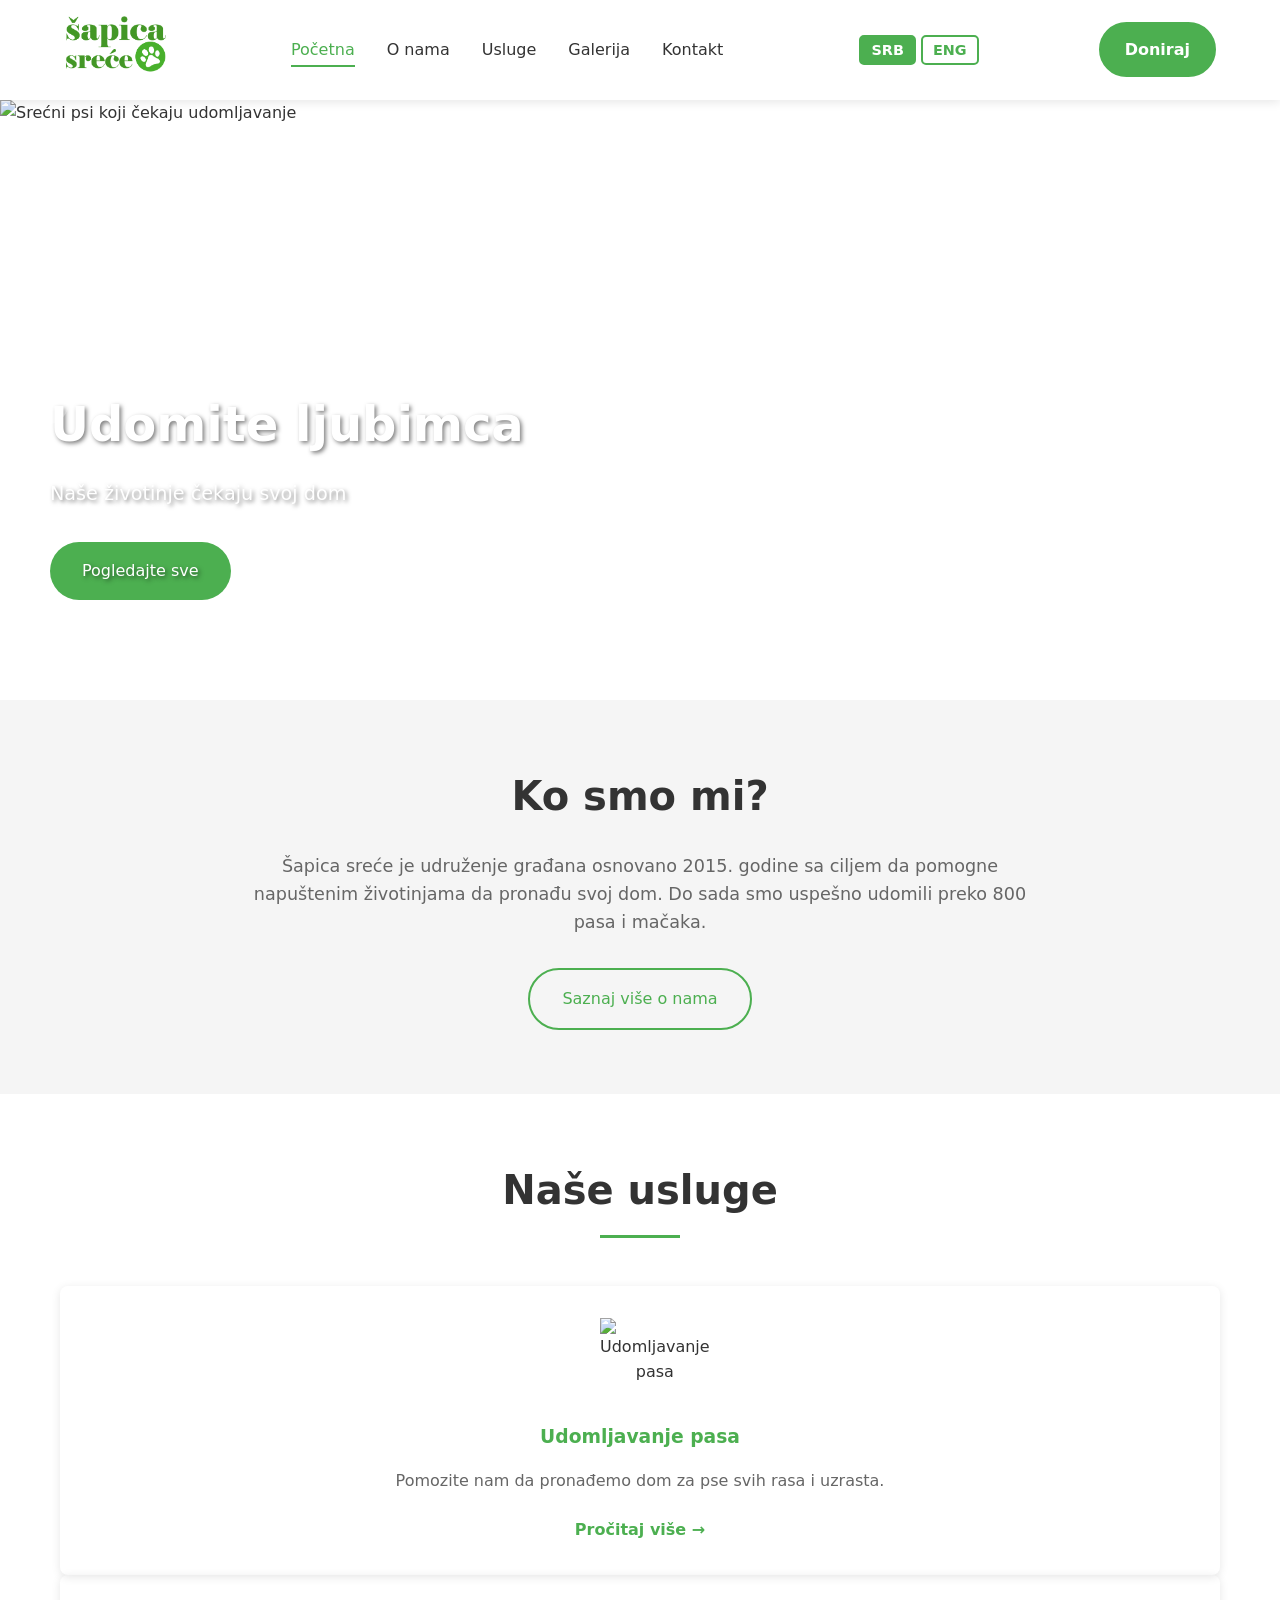
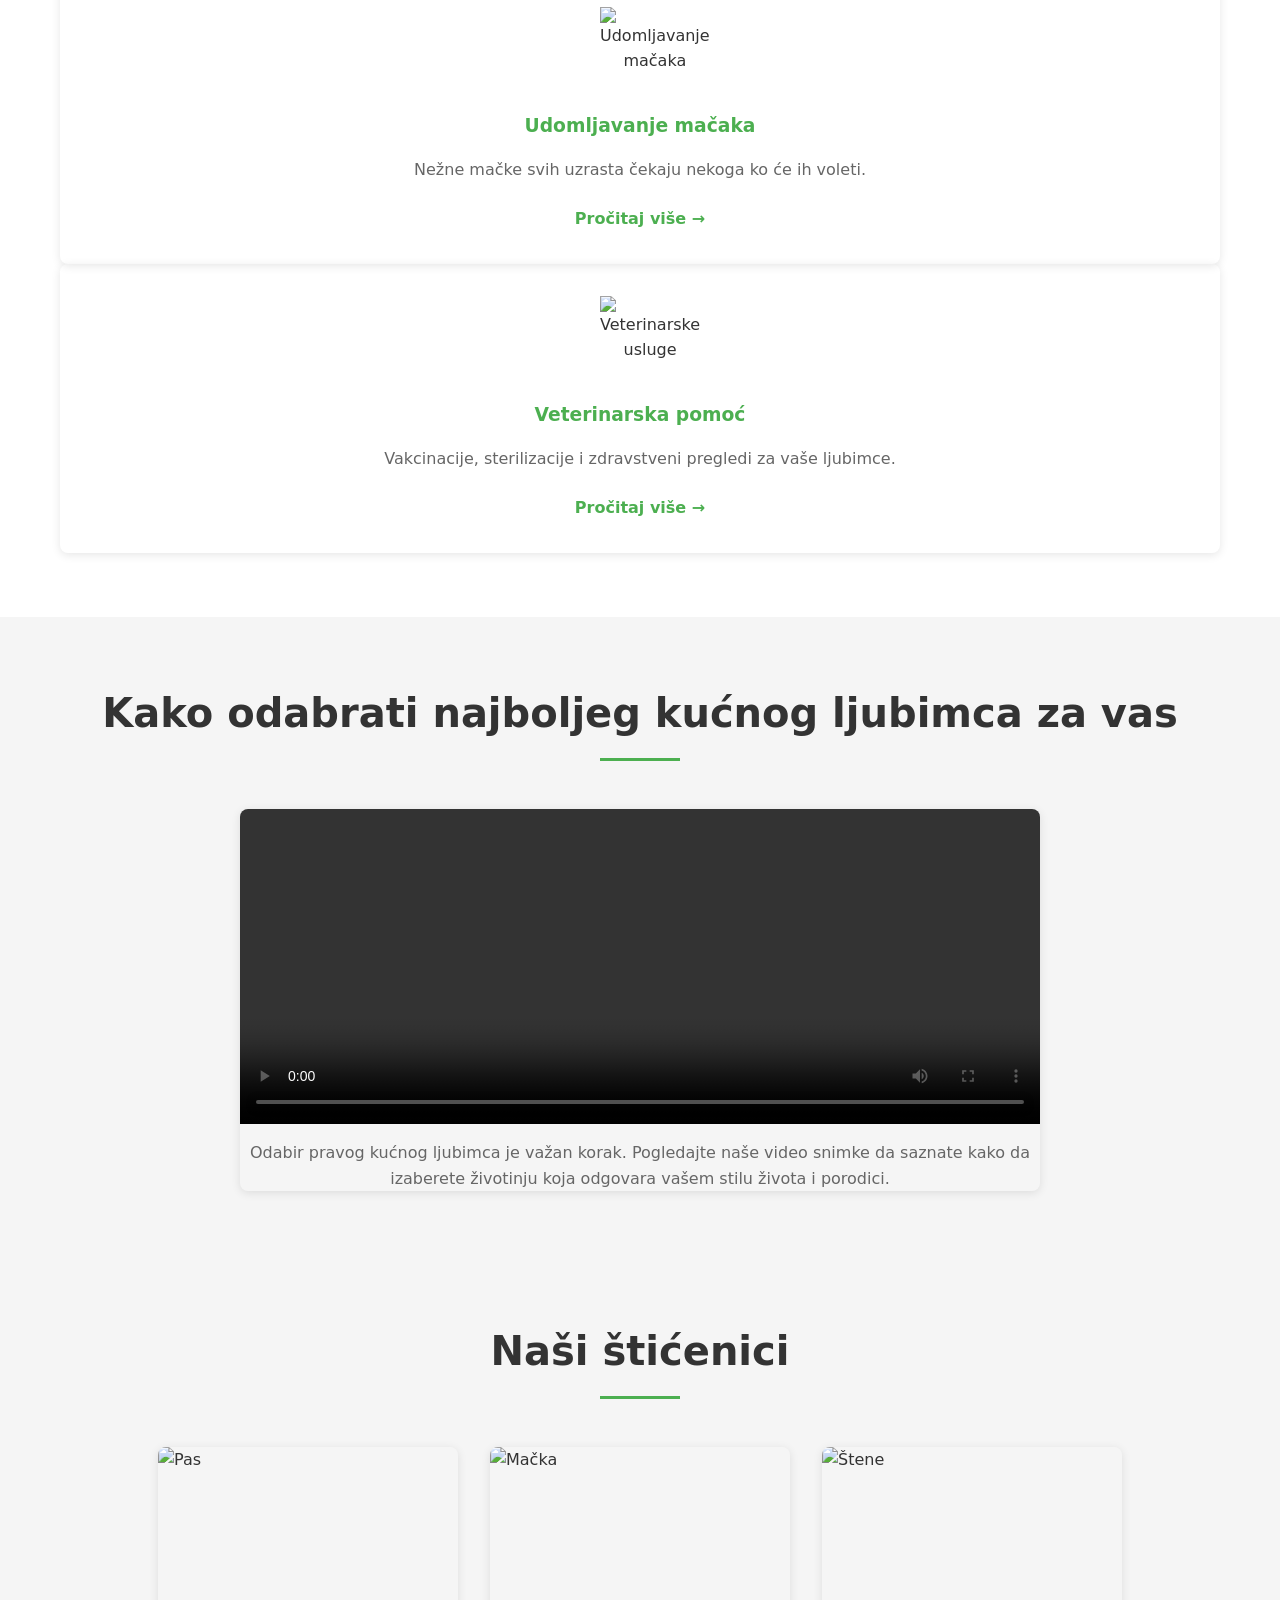
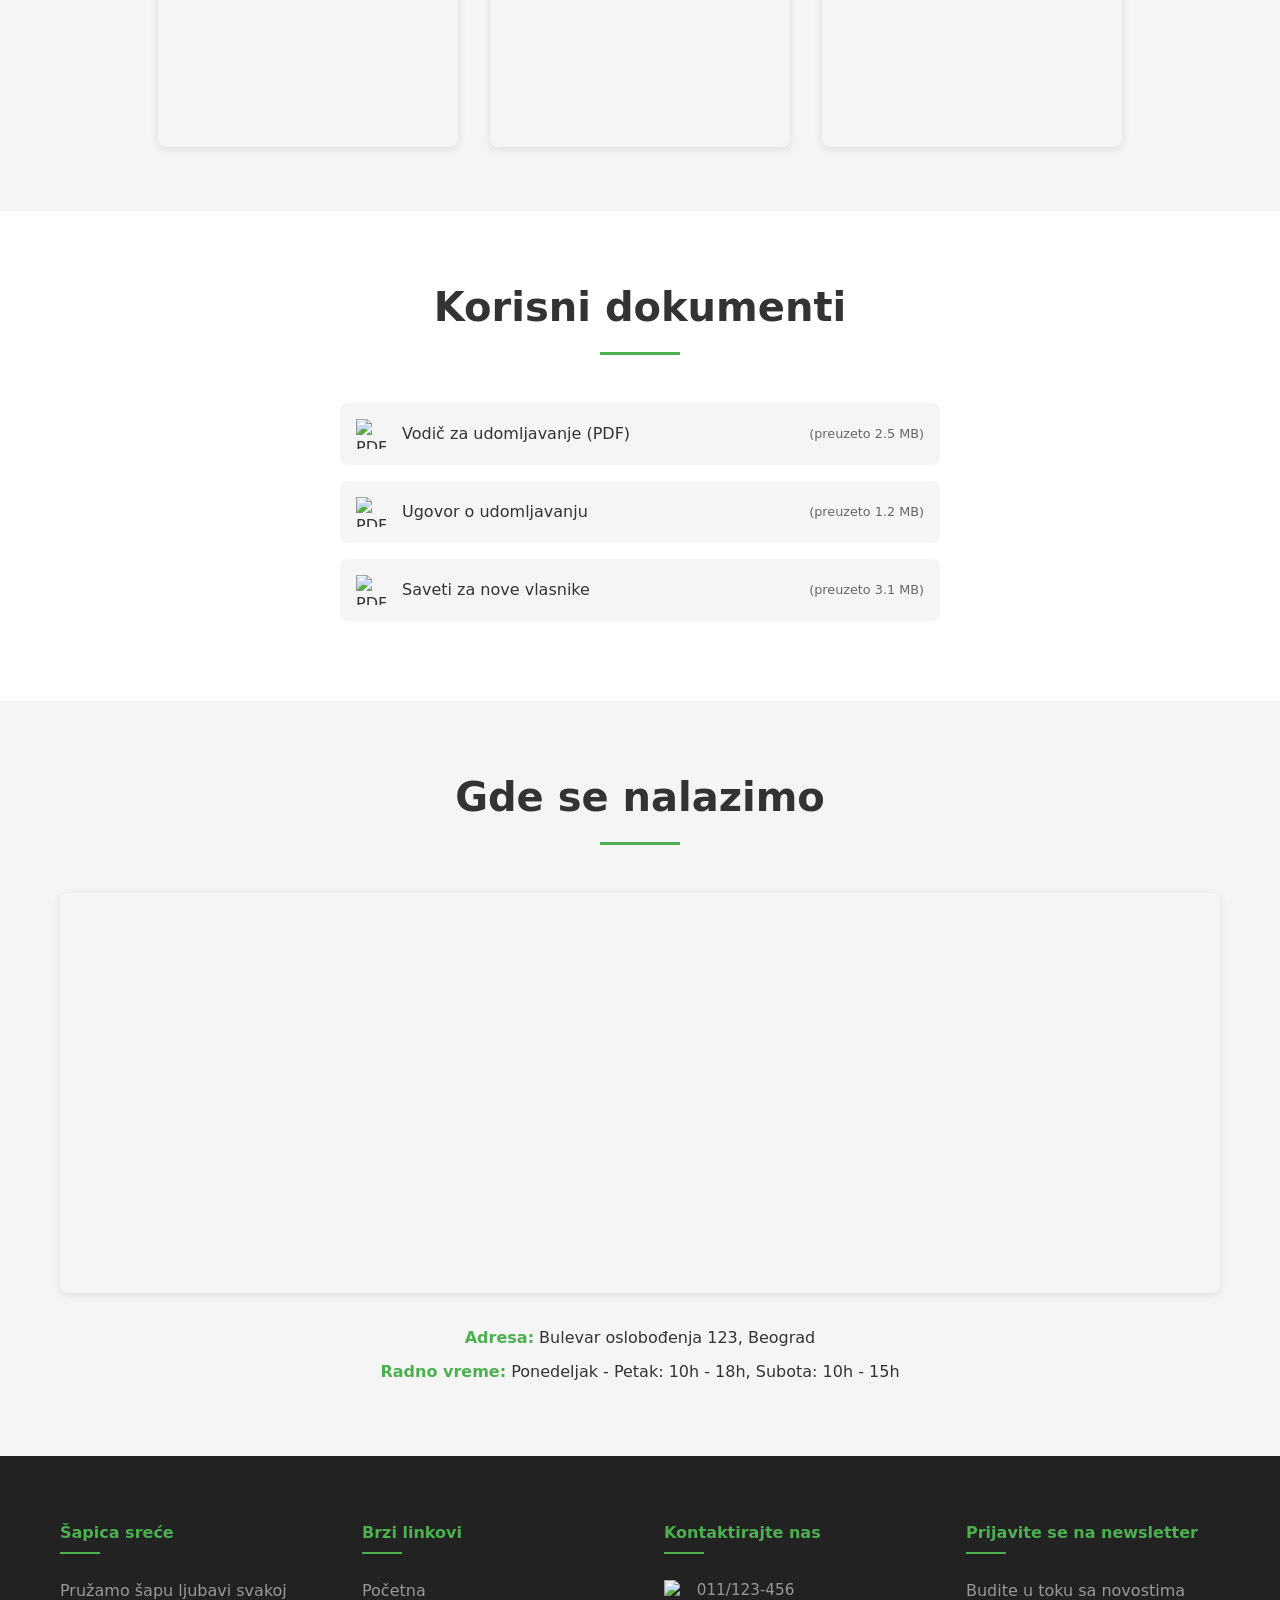
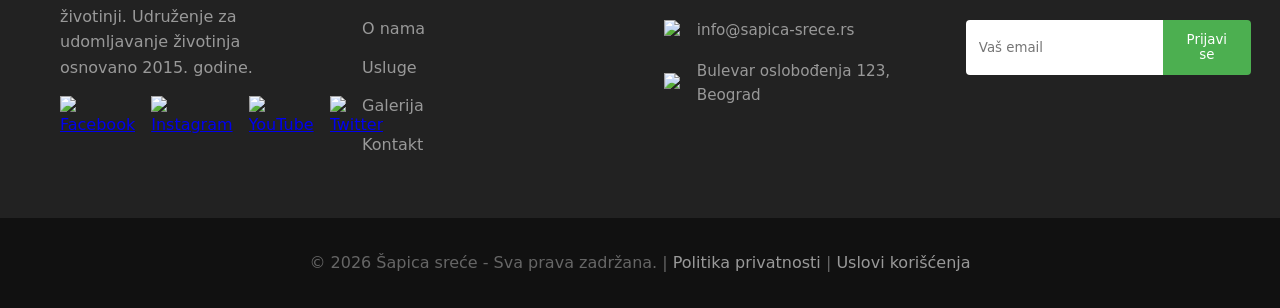
==== index.html @ 38eee3e7 "Add files via upload" ====
<!DOCTYPE html>
<html lang="sr">
<head>
    <meta charset="UTF-8">
    <meta name="viewport" content="width=device-width, initial-scale=1.0">

    <meta name="description" content="Šapica sreće - Udruženje za udomljavanje životinja. Udomite psa, mačku ili drugog ljubimca. Volontirajte ili donirajte.">
    <meta name="keywords" content="udomljavanje, psi, mačke, životinje, ljubimci, azil, volonteri, donacije">
    <meta name="author" content="Šapica sreće">
    <meta name="robots" content="index, follow">

    <meta property="og:title" content="Šapica sreće - Udomljavanje životinja">
    <meta property="og:description" content="Pružimo šapu ljubavi - Udomite ljubimca danas">
    <meta property="og:image" content="logo.png">
    <meta property="og:url" content="https://www.sapica-srece.rs">

    <meta name="twitter:card" content="summary_large_image">
    <meta name="twitter:title" content="Šapica sreće - Udomljavanje životinja">
    <meta name="twitter:description" content="Pružimo šapu ljubavi - Udomite ljubimca danas">
    <meta name="twitter:image" content="logo.png">
        <title>Šapica sreće | Početna - Udomljavanje životinja</title>
    
    <link rel="stylesheet" href="style.css">
    <link rel="icon" type="image/png" href="sapica.png">
    <script type="application/ld+json">
        {
        "@context": "https://schema.org",
        "@type": "NGO",
        "name": "Šapica sreće",
        "alternateName": "Udruženje za udomljavanje životinja Šapica sreće",
        "url": "https://www.sapica-srece.rs",
        "logo": "logo.png",
        "description": "Udruženje za udomljavanje pasa i mačaka. Pružamo šapu ljubavi svakoj životinji.",
        "foundingDate": "2015",
        "email": "info@sapica-srece.rs",
        "telephone": "+38111123456",
        "address": {
            "@type": "PostalAddress",
            "streetAddress": "Bulevar oslobođenja 123",
            "addressLocality": "Beograd",
            "postalCode": "11000",
            "addressCountry": "RS"
        },
        "openingHoursSpecification": [
            {
            "@type": "OpeningHoursSpecification",
            "dayOfWeek": ["Monday", "Tuesday", "Wednesday", "Thursday", "Friday"],
            "opens": "10:00",
            "closes": "18:00"
            },
            {
            "@type": "OpeningHoursSpecification",
            "dayOfWeek": "Saturday",
            "opens": "10:00",
            "closes": "15:00"
            }
        ],
        "sameAs": [
            "https://www.facebook.com/sapicasrece",
            "https://www.instagram.com/sapicasrece"
        ]
        }
    </script>
</head>
<body>
    <header>
        <nav class="main-nav">
            <div class="nav-container">
                <div class="logo">
                    <a href="index.html">
                        <img src="logo.png" alt="Šapica sreće - Udruženje za udomljavanje životinja">
                    </a>
                </div>
                
                <ul class="nav-menu">
                    <li><a href="index.html" class="active">Početna</a></li>
                    <li><a href="o-nama.html">O nama</a></li>
                    
                    <li class="mega-menu-trigger">
                        <a href="usluge.html">Usluge</a>
                        <div class="mega-menu">
                            <div class="mega-menu-grid">
                                <div class="mega-col">
                                    <h3>Udomljavanje</h3>
                                    <ul>
                                        <li><a href="psi.html">Psi za udomljavanje</a></li>
                                        <li><a href="macke.html">Mačke za udomljavanje</a></li>
                                    </ul>
                                </div>
                                <div class="mega-col">
                                    <h3>Veterinarska pomoć</h3>
                                    <ul>
                                        <li><a href="vakcinacije.html">Vakcinacije</a></li>
                                        <li><a href="sterilizacija.html">Sterilizacija</a></li>
                                        <li><a href="mikrocip.html">Mikročipovanje</a></li>
                                        <li><a href="pregledi.html">Zdravstveni pregledi</a></li>
                                    </ul>
                                </div>
                                <div class="mega-col">
                                    <h3>Volontiranje</h3>
                                    <ul>
                                        <li><a href="volontiranje.html">Postani volonter</a></li>
                                        <li><a href="donacije.html">Donacije</a></li>
                                    </ul>
                                </div>
                            </div>
                        </div>
                    </li>
                    
                    <li><a href="galerija.html">Galerija</a></li>
                    <li><a href="kontakt.html">Kontakt</a></li>
                </ul>
                
                <div class="language-selector">
                    <button class="lang-btn active" data-lang="sr">SRB</button>
                    <button class="lang-btn" data-lang="en">ENG</button>
                </div>
                <a href="donacije.html" class="donate-btn pulse-animation">Doniraj</a>
                
                <button class="hamburger-menu">
                    <span></span>
                    <span></span>
                    <span></span>
                </button>
            </div>
        </nav>
    </header>

    <main>
        <section class="slider-section">
            <div class="slider-container">
                <div class="slider">
                    <div class="slide active">
                        <img src="index/psi-za-udomljavanje.jpg" alt="Srećni psi koji čekaju udomljavanje">
                        <div class="slide-content">
                            <h2>Udomite ljubimca</h2>
                            <p>Naše životinje čekaju svoj dom</p>
                            <a href="usluge.html" class="slider-btn">Pogledajte sve</a>
                        </div>
                    </div>

                    <div class="slide">
                        <img src="index/mačke-za-udomljavanje.webp" alt="Mačke za udomljavanje">
                        <div class="slide-content">
                            <h2>Postanite volonter</h2>
                            <p>Vaša pomoć znači sve</p>
                            <a href="volontiranje.html" class="slider-btn">Prijavi se</a>
                        </div>
                    </div>

                    <div class="slide">
                        <img src="index/usvajanje-slika.jpg" alt="Mačka i pas zajedno">
                        <div class="slide-content">
                            <h2>Pomozite nam</h2>
                            <p>Svaka donacija je važna</p>
                            <a href="donacije.html" class="slider-btn">Doniraj</a>
                        </div>
                    </div>
                </div>
                
                <button class="slider-control prev" aria-label="Prethodni slajd"><</button>
                <button class="slider-control next" aria-label="Sledeći slajd">></button>
                <div class="slider-dots"></div>
            </div>
        </section>

        <section class="about-preview">
            <div class="container">
                <div class="about-content">
                    <h2>Ko smo mi?</h2>
                    <p>Šapica sreće je udruženje građana osnovano 2015. godine sa ciljem da pomogne napuštenim životinjama da pronađu svoj dom. Do sada smo uspešno udomili preko 800 pasa i mačaka.</p>
                    <a href="o-nama.html" class="btn btn-outline">Saznaj više o nama</a>
                </div>
            </div>
        </section>

        <section class="services-preview">
            <div class="container">
                <h2 class="section-title">Naše usluge</h2>
                
                <div class="row">
                    <div class="col-md-4">
                        <div class="service-card">
                            <div class="service-icon">
                                <img src="index/pas-ikonica.png" alt="Udomljavanje pasa">
                            </div>
                            <h3>Udomljavanje pasa</h3>
                            <p>Pomozite nam da pronađemo dom za pse svih rasa i uzrasta.</p>
                            <a href="psi.html" class="read-more">Pročitaj više →</a>
                        </div>
                    </div>

                    <div class="col-md-4">
                        <div class="service-card">
                            <div class="service-icon">
                                <img src="index/macka-ikonica.png" alt="Udomljavanje mačaka">
                            </div>
                            <h3>Udomljavanje mačaka</h3>
                            <p>Nežne mačke svih uzrasta čekaju nekoga ko će ih voleti.</p>
                            <a href="macke.html" class="read-more">Pročitaj više →</a>
                        </div>
                    </div>

                    <div class="col-md-4">
                        <div class="service-card">
                            <div class="service-icon">
                                <img src="index/vet-ikonica.png" alt="Veterinarske usluge">
                            </div>
                            <h3>Veterinarska pomoć</h3>
                            <p>Vakcinacije, sterilizacije i zdravstveni pregledi za vaše ljubimce.</p>
                            <a href="usluge.html" class="read-more">Pročitaj više →</a>
                        </div>
                    </div>
                </div>
                
            </div>
        </section>


        <section class="video-section">
            <div class="container">
                <h2 class="section-title">Kako odabrati najboljeg kućnog ljubimca za vas</h2>
                
                <div class="video-wrapper">
                    <video width="560" height="315" controls>
                        <source src="Usvajanje.mp4" type="video/mp4">
                    </video>
                    <p class="video-caption">Odabir pravog kućnog ljubimca je važan korak. Pogledajte naše video snimke da saznate kako da izaberete životinju koja odgovara vašem stilu života i porodici.</p>
                </div>
            </div>
        </section>

        <section class="animation-section">
            <div class="container">
                <h2 class="section-title">Naši štićenici</h2>
                
                <div class="animation-demo">
                    <div class="animated-box">
                        <img src="index/pas1.jpg" alt="Pas">
                        <div class="overlay">
                            <h3>Džeki</h3>
                            <p>Udomi me</p>
                        </div>
                    </div>
                    
                    <div class="animated-box">
                        <img src="index/macka1.jpeg" alt="Mačka">
                        <div class="overlay">
                            <h3>Luna</h3>
                            <p>Čeka tebe</p>
                        </div>
                    </div>
                    
                    <div class="animated-box">
                        <img src="index/stene1.webp" alt="Štene">
                        <div class="overlay">
                            <h3>Pufna</h3>
                            <p>Biću ti najbolji prijatelj</p>
                        </div>
                    </div>
                </div>
            </div>
        </section>

        <section class="document-section">
            <div class="container">
                <h2 class="section-title">Korisni dokumenti</h2>
                
                <div class="documents-list">
                    <a href="dokumenta/vodic-za-udomljavanje.pdf" target="_blank" class="doc-link">
                        <img src="index/pdf-ikonica.png" alt="PDF ikonica">
                        <span>Vodič za udomljavanje (PDF)</span>
                        <small>(preuzeto 2.5 MB)</small>
                    </a>
                    
                    <a href="dokumenta/ugovor-o-udomljavanju.pdf" target="_blank" class="doc-link">
                        <img src="index/pdf-ikonica.png" alt="PDF ikonica">
                        <span>Ugovor o udomljavanju</span>
                        <small>(preuzeto 1.2 MB)</small>
                    </a>
                    
                    <a href="dokumenta/saveti-za-nove-vlasnike.pdf" target="_blank" class="doc-link">
                        <img src="index/pdf-ikonica.png" alt="PDF ikonica">
                        <span>Saveti za nove vlasnike</span>
                        <small>(preuzeto 3.1 MB)</small>
                    </a>
                </div>
            </div>
        </section>

        <section class="map-section">
            <div class="container">
                <h2 class="section-title">Gde se nalazimo</h2>
                
                <div class="map-wrapper">
                    <iframe src="https://www.google.com/maps/embed?pb=!1m18!1m12!1m3!1d2832.027128361367!2d20.46593131181654!3d44.78025227095029!2m3!1f0!2f0!3f0!3m2!1i1024!2i768!4f13.1!3m3!1m2!1s0x475a70430d4742b5%3A0x58187d6de2cdfc19!2z0JHRg9C70LXQstCw0YAg0J7RgdC70L7QsdC-0ZLQtdGa0LAgMTIzLCDQkdC10L7Qs9GA0LDQtCAxMTAxMA!5e0!3m2!1ssr!2srs!4v1773260818774!5m2!1ssr!2srs" 
                            style="border:0;" 
                            allowfullscreen="" 
                            loading="lazy">
                    </iframe>
                </div>
               
                <div class="address-info">
                    <p><strong>Adresa:</strong> Bulevar oslobođenja 123, Beograd</p>
                    <p><strong>Radno vreme:</strong> Ponedeljak - Petak: 10h - 18h, Subota: 10h - 15h</p>
                </div>
            </div>
        </section>
    </main>

    <footer>
        <div class="footer-content">
            <div class="footer-section">
                <h4>Šapica sreće</h4>
                <p>Pružamo šapu ljubavi svakoj životinji. Udruženje za udomljavanje životinja osnovano 2015. godine.</p>
                
                <div class="social-icons">
                    <a href="#" aria-label="Facebook"><img src="footer/fb-ikonica.png" alt="Facebook"></a>
                    <a href="#" aria-label="Instagram"><img src="footer/Instagram_ikonica.png" alt="Instagram"></a>
                    <a href="#" aria-label="YouTube"><img src="footer/yt-ikonica.png" alt="YouTube"></a>
                    <a href="#" aria-label="Twitter"><img src="footer/X_ikonica.png" alt="Twitter"></a>
                </div>
            </div>

            <div class="footer-section">
                <h4>Brzi linkovi</h4>
                <ul class="footer-links">
                    <li><a href="index.html">Početna</a></li>
                    <li><a href="o-nama.html">O nama</a></li>
                    <li><a href="usluge.html">Usluge</a></li>
                    <li><a href="galerija.html">Galerija</a></li>
                    <li><a href="kontakt.html">Kontakt</a></li>
                </ul>
            </div>

            <div class="footer-section">
                <h4>Kontaktirajte nas</h4>
                <ul class="contact-info">
                    <li><img src="footer/telefon-ikonica.png" alt="Telefon"> 011/123-456</li>
                    <li><img src="footer/email-ikonica.png" alt="Email"> info@sapica-srece.rs</li>
                    <li><img src="footer/lokacija-ikonica.png" alt="Lokacija"> Bulevar oslobođenja 123, Beograd</li>
                </ul>
            </div>

            <div class="footer-section">
                <h4>Prijavite se na newsletter</h4>
                <p>Budite u toku sa novostima</p>
                <form class="newsletter-form">
                    <input type="email" placeholder="Vaš email" required>
                    <button type="submit">Prijavi se</button>
                </form>
            </div>
        </div>
        
        <div class="footer-bottom">
            <p>&copy; 2026 Šapica sreće - Sva prava zadržana. | <a href="politika-privatnosti.html">Politika privatnosti</a> | <a href="uslovi.html">Uslovi korišćenja</a></p>
        </div>
    </footer>

    <script src="js/jquery-3.6.0.min.js"></script>
    <script src="main.js"></script>
    <script src="slider.js"></script>
    <script src="jezik.js"></script>
</body>
</html>
---- style.css ----
/* ===== 1. RESET I OSNOVNI STILOVI ===== */
* {
    margin: 0;
    padding: 0;
    box-sizing: border-box;
}

:root {
    --primary-color: #4CAF50;
    --text-color: #333333;
    --light-gray: #f5f5f5;
    --dark-gray: #666666;
    --white: #ffffff;
    --black: #000000;
    --shadow: 0 2px 10px rgba(0, 0, 0, 0.1);
    --shadow-hover: 0 5px 20px rgba(0, 0, 0, 0.15);
    --transition: all 0.3s ease;
}
@font-face {
    font-family: 'Montserrat';
    src: url('Lavishly_Yours,Montserrat/Montserrat/Montserrat-VariableFont_wght.ttf') format('truetype');
    font-weight: 100 900;  /* Podržava sve debljine od 100 do 900 */
    font-style: normal;
    font-display: swap;
}

@font-face {
    font-family: 'Montserrat';
    src: url('Lavishly_Yours,Montserrat/Montserrat/Montserrat-Italic-VariableFont_wght.ttf') format('truetype');
    font-weight: 100 900;
    font-style: italic;
    font-display: swap;
}

* {
    font-family: 'Montserrat', 'Segoe UI', system-ui, -apple-system, sans-serif;
}
html {
    scroll-behavior: smooth;
    font-size: 16px;
}

body {
    font-family: 'Montserrat', 'Segoe UI', sans-serif;
    color: var(--text-color);
    line-height: 1.6;
    overflow-x: hidden;
}

.container {
    max-width: 1200px;
    margin: 0 auto;
    padding: 0 20px;
}

/* ===== 2. TIPOGRAFIJA ===== */
.section-title {
    font-size: 2.5rem;
    text-align: center;
    margin-bottom: 3rem;
    position: relative;
    padding-bottom: 1rem;
}

.section-title::after {
    content: '';
    position: absolute;
    bottom: 0;
    left: 50%;
    transform: translateX(-50%);
    width: 80px;
    height: 3px;
    background: var(--primary-color);
}

.section-title.text-left::after {
    left: 0;
    transform: none;
}

.page-hero {
    height: 300px;
    background-size: cover;
    background-position: center;
    display: flex;
    align-items: center;
    justify-content: center;
    text-align: center;
    color: var(--white);
    position: relative;
}

.hero-content h1 {
    font-size: 3rem;
    margin-bottom: 1rem;
    animation: fadeInDown 1s;
}

.hero-content p {
    font-size: 1.2rem;
    animation: fadeInUp 1s;
}
.hero-content1 h1 {
    font-size: 3rem;
    margin-bottom: 1rem;
    animation: fadeInDown 1s;
}

.hero-content1 p {
    font-size: 1.2rem;
    animation: fadeInUp 1s;
}

/* ===== 3. DUGMAD ===== */
.btn-outline {
    display: inline-block;
    padding: 1rem 2rem;
    border: 2px solid var(--primary-color);
    color: var(--primary-color);
    text-decoration: none;
    border-radius: 50px;
    transition: var(--transition);
}

.btn-outline:hover {
    background: var(--primary-color);
    color: var(--white);
}

.btn-primary {
    display: inline-block;
    padding: 1rem 2rem;
    background: var(--primary-color);
    color: var(--white);
    text-decoration: none;
    border-radius: 50px;
    transition: var(--transition);
    border: 2px solid var(--primary-color);
}

.btn-primary:hover {
    background: transparent;
    color: var(--primary-color);
}

.btn-service {
    display: inline-block;
    padding: 0.8rem 2rem;
    background: transparent;
    color: var(--primary-color);
    text-decoration: none;
    border: 2px solid var(--primary-color);
    border-radius: 50px;
    font-weight: 600;
    transition: all 0.3s ease;
    font-size: 0.95rem;
    letter-spacing: 0.5px;
}

.btn-service:hover {
    background: var(--primary-color);
    color: white;
    transform: translateY(-2px);
    box-shadow: 0 5px 15px rgba(76, 175, 80, 0.3);
}

.btn-small {
    display: inline-block;
    margin: 0 1rem 1rem;
    padding: 0.5rem 1.5rem;
    background: var(--primary-color);
    color: white;
    text-decoration: none;
    border-radius: 5px;
    transition: 0.3s;
}

.btn-small:hover {
    background: var(--primary-color);
}

.btn-sidebar {
    display: block;
    width: 100%;
    padding: 1.2rem;
    background: var(--primary-color);
    color: white;
    text-align: center;
    text-decoration: none;
    border-radius: 50px;
    margin-top: 2rem;
    transition: all 0.3s ease;
    font-weight: 600;
    font-size: 1.1rem;
    letter-spacing: 0.5px;
    border: none;
    box-shadow: 0 10px 20px rgba(76, 175, 80, 0.2);
}

.btn-sidebar:hover {
    transform: translateY(-3px);
    box-shadow: 0 15px 30px rgba(76, 175, 80, 0.3);
}

.btn-cta {
    display: inline-block;
    padding: 1.2rem 3.5rem;
    background: white;
    color: var(--primary-color);
    text-decoration: none;
    border-radius: 50px;
    font-weight: 700;
    font-size: 1.2rem;
    transition: all 0.3s ease;
    box-shadow: 0 15px 30px rgba(0, 0, 0, 0.2);
    position: relative;
    z-index: 1;
}

.btn-cta:hover {
    background: transparent;
    color: white;
    transform: translateY(-5px);
    box-shadow: 0 25px 40px rgba(0, 0, 0, 0.3);
}
.btn-submit {
    display: block;
    width: 100%;
    padding: 1.2rem;
    background: var(--primary-color);
    color: white;
    text-align: center;
    text-decoration: none;
    border-radius: 50px;
    margin-top: 2rem;
    transition: all 0.3s ease;
    font-weight: 600;
    font-size: 1.1rem;
    letter-spacing: 0.5px;
    border: none;
    box-shadow: 0 10px 20px rgba(76, 175, 80, 0.2);
}

.btn-submit:hover {
    transform: translateY(-3px);
    box-shadow: 0 15px 30px rgba(76, 175, 80, 0.3);
}
/* ===== 4. NAVIGACIJA ===== */
.main-nav {
    background: var(--white);
    box-shadow: var(--shadow);
    position: sticky;
    top: 0;
    z-index: 1000;
}

.nav-container {
    display: flex;
    justify-content: space-between;
    align-items: center;
    padding: 1rem 5%;
    max-width: 1400px;
    margin: 0 auto;
}

.logo img {
    height: 60px;
    transition: var(--transition);
}

.logo img:hover {
    transform: scale(1.05);
}

.nav-menu {
    display: flex;
    list-style: none;
    gap: 2rem;
}

.nav-menu li {
    position: relative;
}

.nav-menu a {
    text-decoration: none;
    color: var(--text-color);
    font-weight: 500;
    padding: 0.5rem 0;
    transition: var(--transition);
    position: relative;
}

.nav-menu a::after {
    content: '';
    position: absolute;
    bottom: 0;
    left: 0;
    width: 0;
    height: 2px;
    background: var(--primary-color);
    transition: var(--transition);
}

.nav-menu a.active::after,
.nav-menu a:hover::after {
    width: 100%;
}

.nav-menu a:hover,
.nav-menu a.active {
    color: var(--primary-color);
}

/* Mega meni */
.mega-menu-trigger {
    position: relative;
}

.mega-menu {
    position: absolute;
    top: 100%;
    left: -100px;
    width: 600px;
    background: var(--white);
    box-shadow: var(--shadow-hover);
    border-radius: 8px;
    opacity: 0;
    visibility: hidden;
    transition: var(--transition);
    padding: 2rem;
    z-index: 1000;
}

.mega-menu-trigger:hover .mega-menu {
    opacity: 1;
    visibility: visible;
    transform: translateY(10px);
}

.mega-menu-grid {
    display: grid;
    grid-template-columns: repeat(3, 1fr);
    gap: 2rem;
}

.mega-col h3 {
    color: var(--primary-color);
    margin-bottom: 1rem;
    font-size: 1.1rem;
}

.mega-col ul {
    list-style: none;
}

.mega-col ul li {
    margin-bottom: 0.5rem;
}

.mega-col ul li a {
    color: var(--dark-gray);
    font-size: 0.9rem;
    padding: 0.2rem 0;
    display: inline-block;
}

.mega-col ul li a:hover {
    color: var(--primary-color);
    padding-left: 5px;
}

/* Donate dugme */
.donate-btn {
    background: var(--primary-color);
    color: var(--white);
    padding: 0.8rem 1.5rem;
    border-radius: 50px;
    text-decoration: none;
    font-weight: 600;
    transition: var(--transition);
    border: 2px solid var(--primary-color);
}

.donate-btn:hover {
    background: transparent;
    color: var(--primary-color);
    transform: translateY(-2px);
}

/* Hamburger meni */
.hamburger-menu {
    display: none;
    flex-direction: column;
    background: none;
    border: none;
    cursor: pointer;
}

.hamburger-menu span {
    width: 25px;
    height: 3px;
    background: var(--text-color);
    margin: 2px 0;
    transition: var(--transition);
}

/* ===== 5. POČETNA STRANA ===== */
/* Slider */
.slider-section {
    position: relative;
    height: 600px;
    overflow: hidden;
}

.slider-container {
    height: 100%;
}

.slider {
    height: 100%;
    position: relative;
}

.slide {
    position: absolute;
    width: 100%;
    height: 100%;
    opacity: 0;
    transition: opacity 0.5s ease;
}

.slide.active {
    opacity: 1;
}

.slide img {
    width: 100%;
    height: 100%;
    object-fit: cover;
}

.slide-content {
    position: absolute;
    bottom: 100px;
    left: 50px;
    color: var(--white);
    text-shadow: 2px 2px 4px rgba(0, 0, 0, 0.5);
    max-width: 600px;
    animation: slideIn 1s ease;
}

.slide-content h2 {
    font-size: 3rem;
    margin-bottom: 1rem;
}

.slide-content p {
    font-size: 1.2rem;
    margin-bottom: 2rem;
}

.slider-btn {
    display: inline-block;
    padding: 1rem 2rem;
    background: var(--primary-color);
    color: var(--white);
    text-decoration: none;
    border-radius: 50px;
    transition: var(--transition);
}

.slider-btn:hover {
    background: var(--primary-color);
    transform: translateY(-2px);
}

.slider-control {
    position: absolute;
    top: 50%;
    transform: translateY(-50%);
    background: rgba(255, 255, 255, 0.3);
    border: none;
    width: 50px;
    height: 50px;
    border-radius: 50%;
    cursor: pointer;
    font-size: 1.5rem;
    color: var(--white);
    transition: var(--transition);
    z-index: 10;
}

.slider-control:hover {
    background: rgba(255, 255, 255, 0.8);
    color: var(--text-color);
}

.slider-control.prev {
    left: 20px;
}

.slider-control.next {
    right: 20px;
}

.slider-dots {
    position: absolute;
    bottom: 20px;
    left: 50%;
    transform: translateX(-50%);
    display: flex;
    gap: 10px;
    z-index: 10;
}

.dot {
    width: 12px;
    height: 12px;
    background: rgba(255, 255, 255, 0.5);
    border-radius: 50%;
    cursor: pointer;
    transition: var(--transition);
}

.dot.active,
.dot:hover {
    background: var(--white);
    transform: scale(1.2);
}

/* About preview */
.about-preview {
    padding: 4rem 0;
    background: var(--light-gray);
}

.about-content {
    text-align: center;
    max-width: 800px;
    margin: 0 auto;
}

.about-content h2 {
    font-size: 2.5rem;
    margin-bottom: 1.5rem;
}

.about-content p {
    font-size: 1.1rem;
    margin-bottom: 2rem;
    color: var(--dark-gray);
}

/* Services preview */
.services-preview {
    padding: 4rem 0;
}

.service-card {
    text-align: center;
    padding: 2rem;
    border-radius: 8px;
    box-shadow: var(--shadow);
    transition: var(--transition);
    height: 100%;
}

.service-card:hover {
    transform: translateY(-10px);
    box-shadow: var(--shadow-hover);
}

.service-icon {
    width: 80px;
    height: 80px;
    margin: 0 auto 1.5rem;
}

.service-icon img {
    width: 100%;
    height: 100%;
    object-fit: contain;
}

.service-card h3 {
    margin-bottom: 1rem;
    color: var(--primary-color);
}

.service-card p {
    color: var(--dark-gray);
    margin-bottom: 1.5rem;
}

.read-more {
    color: var(--primary-color);
    text-decoration: none;
    font-weight: 600;
    transition: var(--transition);
}

.read-more:hover {
    color: var(--primary-color);
    padding-left: 5px;
}

/* Video sekcija */
.video-section {
    padding: 4rem 0;
    background: var(--light-gray);
}

.video-wrapper {
    max-width: 800px;
    margin: 0 auto;
    border-radius: 8px;
    overflow: hidden;
    box-shadow: var(--shadow);
}

.video-wrapper video {
    width: 100%;
    display: block;
}

.video-caption {
    text-align: center;
    margin-top: 1rem;
    color: var(--dark-gray);
}

/* Animacija sekcija */
.animation-section {
    padding: 4rem 0;
    background: var(--light-gray);
}

.animation-demo {
    display: flex;
    justify-content: center;
    gap: 2rem;
    flex-wrap: wrap;
}

.animated-box {
    position: relative;
    width: 300px;
    height: 300px;
    overflow: hidden;
    border-radius: 8px;
    box-shadow: var(--shadow);
    cursor: pointer;
}

.animated-box img {
    width: 100%;
    height: 100%;
    object-fit: cover;
    transition: transform 0.5s ease;
}

.animated-box:hover img {
    transform: scale(1.2) rotate(5deg);
}

.animated-box .overlay {
    position: absolute;
    bottom: -100%;
    left: 0;
    width: 100%;
    padding: 1.5rem;
    background: rgba(76, 175, 80, 0.9);
    color: var(--white);
    transition: bottom 0.5s ease;
    text-align: center;
}

.animated-box:hover .overlay {
    bottom: 0;
}

/* Dokument sekcija */
.document-section {
    padding: 4rem 0;
}

.documents-list {
    max-width: 600px;
    margin: 0 auto;
}

.doc-link {
    display: flex;
    align-items: center;
    padding: 1rem;
    background: var(--light-gray);
    border-radius: 8px;
    text-decoration: none;
    color: var(--text-color);
    margin-bottom: 1rem;
    transition: var(--transition);
}

.doc-link:hover {
    background: var(--primary-color);
    color: var(--white);
    transform: translateX(10px);
}

.doc-link img {
    width: 30px;
    height: 30px;
    margin-right: 1rem;
}

.doc-link span {
    flex: 1;
    font-weight: 500;
}

.doc-link small {
    color: var(--dark-gray);
    font-size: 0.8rem;
}

.doc-link:hover small {
    color: rgba(255, 255, 255, 0.8);
}

/* Map sekcija */
.map-section {
    padding: 4rem 0;
    background: var(--light-gray);
}

.map-wrapper {
    height: 400px;
    border-radius: 8px;
    overflow: hidden;
    box-shadow: var(--shadow);
    margin-bottom: 2rem;
}

.map-wrapper iframe {
    width: 100%;
    height: 100%;
}

.address-info {
    text-align: center;
}

.address-info p {
    margin-bottom: 0.5rem;
}

.address-info strong {
    color: var(--primary-color);
}

/* ===== 6. O NAMA STRANICA ===== */
.our-story {
    padding: 4rem 0;
}

.story-text {
    margin-bottom: 1.5rem;
    line-height: 1.8;
    color: var(--dark-gray);
}

.mission-vision {
    display: flex;
    gap: 2rem;
    margin-top: 2rem;
}

.mission, .vision {
    flex: 1;
    padding: 1rem;
    background: var(--light-gray);
    border-radius: 10px;
}

.mission h3, .vision h3 {
    display: flex;
    align-items: center;
    gap: 0.5rem;
    margin-bottom: 1rem;
    color: var(--primary-color);
}

/* Statistika */
.stats-section {
    padding: 4rem 0;
    background: var(--primary-color);
    color: var(--white);
}

.stats-section .section-title {
    color: var(--white);
}

.stats-section .section-title::after {
    background: var(--white);
}

.stats-grid {
    display: grid;
    grid-template-columns: repeat(4, 1fr);
    gap: 2rem;
    text-align: center;
}

.stat-item {
    padding: 2rem;
}

.stat-number {
    font-size: 3.5rem;
    font-weight: bold;
    display: block;
    margin-bottom: 0.5rem;
}

.stat-label {
    font-size: 1.1rem;
    opacity: 0.9;
}

/* Tim */
.our-team {
    padding: 4rem 0;
}

.team-card {
    text-align: center;
    padding: 2rem;
    border-radius: 8px;
    box-shadow: var(--shadow);
    transition: var(--transition);
    margin-bottom: 2rem;
}

.team-card:hover {
    transform: translateY(-10px);
    box-shadow: var(--shadow-hover);
}

.team-image {
    position: relative;
    width: 200px;
    height: 200px;
    margin: 0 auto 1.5rem;
    border-radius: 50%;
    overflow: hidden;
}

.team-image img {
    width: 100%;
    height: 100%;
    object-fit: cover;
    transition: var(--transition);
}

.team-card:hover .team-image img {
    transform: scale(1.1);
}

.team-card h3 {
    margin-bottom: 0.5rem;
}

.team-card .position {
    color: var(--primary-color);
    font-weight: 600;
    margin-bottom: 1rem;
}

.team-card .bio {
    color: var(--dark-gray);
    font-size: 0.9rem;
}

/* Partneri */
.partners {
    padding: 4rem 0;
    background: var(--light-gray);
}

.partner-logos {
    display: flex;
    justify-content: center;
    align-items: center;
    flex-wrap: wrap;
    gap: 3rem;
}

.partner-logos img {
    max-width: 150px;
    filter: grayscale(100%);
    opacity: 0.7;
    transition: var(--transition);
}

.partner-logos img:hover {
    filter: grayscale(0);
    opacity: 1;
    transform: scale(1.1);
}

/* ===== 7. USLUGE STRANICA ===== */
.services-page {
    padding: 4rem 0;
    background: #f9f9f9;
}

.services-page .section-title {
    font-size: 2rem;
    margin-bottom: 2rem;
    color: var(--primary-color);
    position: relative;
    padding-bottom: 0.5rem;
}

.services-page .section-title::after {
    content: '';
    position: absolute;
    bottom: 0;
    left: 0;
    width: 60px;
    height: 3px;
    background: var(--primary-color);
}

.services-page .service-card1 {
    background: white;
    border-radius: 15px;
    padding: 2.5rem 2rem;
    text-align: center;
    box-shadow: 0 10px 30px rgba(0, 0, 0, 0.05);
    transition: all 0.3s ease;
    height: 100%;
    border: 1px solid #eee;
    margin-bottom: 2rem;
}

.services-page .service-card1:hover {
    transform: translateY(-10px);
    box-shadow: 0 20px 40px rgba(76, 175, 80, 0.1);
    border-color: var(--primary-color);
}

.services-page .service-icon {
    width: 80px;
    height: 80px;
    margin: 0 auto 1.5rem;
    background: rgba(76, 175, 80, 0.1);
    border-radius: 50%;
    padding: 1rem;
    transition: all 0.3s ease;
}

.services-page .service-card1:hover .service-icon {
    background: var(--primary-color);
    transform: scale(1.1);
}

.services-page .service-icon img {
    width: 100%;
    height: 100%;
    object-fit: contain;
    filter: brightness(0) saturate(100%) invert(36%) sepia(98%) saturate(374%) hue-rotate(86deg) brightness(92%) contrast(92%);
}

.services-page .service-card1:hover .service-icon img {
    filter: brightness(0) invert(1); 
}

.services-page .service-card1 h3 {
    font-size: 1.8rem;
    margin-bottom: 1rem;
    color: var(--text-color);
}

.services-page .service-card1 p {
    color: #666;
    line-height: 1.7;
    margin-bottom: 2rem;
    font-size: 1rem;
}

/* ===== 8. PODSTRANICE ZA USLUGE ===== */
.service-subpage {
    padding: 4rem 0;
}



.page-title {
    font-size: 2.5rem;
    color: var(--text-color);
    margin-bottom: 1rem;
}

.page-description {
    font-size: 1.2rem;
    color: var(--dark-gray);
    margin-bottom: 3rem;
}

.animals-grid {
    display: grid;
    grid-template-columns: repeat(auto-fill, minmax(280px, 1fr));
    gap: 30px;
}

.animal-card {
    background: white;
    border-radius: 10px;
    overflow: hidden;
    box-shadow: 0 5px 15px rgba(0,0,0,0.1);
    transition: 0.3s;
}

.animal-card:hover {
    transform: translateY(-5px);
    box-shadow: 0 15px 30px rgba(0,0,0,0.15);
}

.animal-card img {
    width: 100%;
    height: 250px;
    object-fit: cover;
}

.animal-card h3 {
    font-size: 1.5rem;
    margin: 1rem 1rem 0.5rem;
}

.animal-card p {
    margin: 0 1rem 0.5rem;
    color: #666;
}

.animal-desc {
    font-style: italic;
    margin-bottom: 1rem;
}
.page-title1 {
    font-size: 2.5rem;
    color: var(--text-color);
    margin-bottom: 1rem;
}

.page-description1 {
    font-size: 1.2rem;
    color: var(--dark-gray);
    margin-bottom: 3rem;
}

.animals-grid1 {
    display: grid;
    grid-template-columns: repeat(auto-fill, minmax(280px, 1fr));
    gap: 30px;
}

.animal-card1 {
    background: white;
    border-radius: 10px;
    overflow: hidden;
    box-shadow: 0 5px 15px rgba(0,0,0,0.1);
    transition: 0.3s;
}

.animal-card1:hover {
    transform: translateY(-5px);
    box-shadow: 0 15px 30px rgba(0,0,0,0.15);
}

.animal-card1 img {
    width: 100%;
    height: 250px;
    object-fit: cover;
}

.animal-card1 h3 {
    font-size: 1.5rem;
    margin: 1rem 1rem 0.5rem;
}

.animal-card1 p {
    margin: 0 1rem 0.5rem;
    color: #666;
}

.animal-desc1 {
    font-style: italic;
    margin-bottom: 1rem;
}
/* ===== 9. SERVICE DETAIL PAGES ===== */
.service-detail {
    padding: 4rem 0 6rem;
    background: linear-gradient(135deg, #f8faff 0%, #ffffff 100%);
}

.service-detail h2 {
    font-size: 2.5rem;
    color: #2d3e50;
    margin-bottom: 1.5rem;
    position: relative;
    padding-bottom: 1rem;
    font-weight: 700;
    letter-spacing: -0.5px;
}

.service-detail h2::after {
    content: '';
    position: absolute;
    bottom: 0;
    left: 0;
    width: 70px;
    height: 4px;
    background: var(--primary-color);
    border-radius: 2px;
}

.service-detail h3 {
    font-size: 1.6rem;
    color: #34495e;
    margin: 2.5rem 0 1.2rem;
    font-weight: 600;
}

.service-detail p {
    font-size: 1.1rem;
    line-height: 1.8;
    color: #5a6a7a;
    margin-bottom: 1.5rem;
}

.service-list {
    list-style: none;
    padding: 0;
    margin: 2rem 0;
}

.service-list li {
    padding: 1rem 0 1rem 2.5rem;
    border-bottom: 1px solid rgba(0,0,0,0.05);
    position: relative;
    font-size: 1.1rem;
    color: #4a5a6a;
    transition: all 0.3s ease;
}

.service-list li:hover {
    padding-left: 3rem;
    background: rgba(76, 175, 80, 0.02);
}

.service-list li::before {
    content: '~';
    position: absolute;
    left: 0;
    top: 1rem;
    color: var(--primary-color);
    font-weight: bold;
    font-size: 1.3rem;
    background: rgba(76, 175, 80, 0.1);
    width: 24px;
    height: 24px;
    border-radius: 50%;
    display: flex;
    align-items: center;
    justify-content: center;
    font-size: 0.9rem;
}

.service-steps {
    list-style: none;
    padding: 0;
    counter-reset: step-counter;
    margin: 2rem 0;
}

.service-steps li {
    counter-increment: step-counter;
    padding: 1.2rem 1.2rem 1.2rem 4rem;
    margin-bottom: 1rem;
    background: white;
    border-radius: 12px;
    box-shadow: 0 5px 20px rgba(0,0,0,0.02);
    position: relative;
    font-size: 1.1rem;
    color: #4a5a6a;
    border-left: 3px solid transparent;
    transition: all 0.3s ease;
}

.service-steps li:hover {
    border-left-color: var(--primary-color);
    box-shadow: 0 8px 25px rgba(76, 175, 80, 0.1);
    transform: translateX(5px);
}

.service-steps li::before {
    content: counter(step-counter);
    position: absolute;
    left: 1rem;
    top: 50%;
    transform: translateY(-50%);
    background: var(--primary-color);
    color: white;
    width: 32px;
    height: 32px;
    border-radius: 50%;
    display: flex;
    align-items: center;
    justify-content: center;
    font-weight: bold;
    font-size: 1rem;
    box-shadow: 0 5px 10px rgba(76, 175, 80, 0.3);
}

/* Price card */
.price-card {
    background: white;
    padding: 2.5rem;
    border-radius: 24px;
    box-shadow: 0 20px 40px rgba(0,0,0,0.08);
    margin-bottom: 2rem;
    border: 1px solid rgba(255,255,255,0.5);
    backdrop-filter: blur(10px);
    position: relative;
    overflow: hidden;
}

.price-card::before {
    content: '';
    position: absolute;
    top: 0;
    right: 0;
    width: 150px;
    height: 150px;
    background: linear-gradient(135deg, rgba(76, 175, 80, 0.1), rgba(255, 152, 0, 0.1));
    border-radius: 50%;
    transform: translate(50px, -50px);
}

.price-card h4 {
    color: #2d3e50;
    margin-bottom: 2rem;
    font-size: 1.8rem;
    font-weight: 700;
    position: relative;
    z-index: 1;
}

.price-item {
    display: flex;
    justify-content: space-between;
    padding: 1rem 0;
    border-bottom: 1px dashed rgba(0,0,0,0.1);
    font-size: 1.1rem;
    position: relative;
    z-index: 1;
}

.price-item:last-child {
    border-bottom: none;
}

.price-item.total {
    margin-top: 1rem;
    padding-top: 1.5rem;
    border-top: 2px solid rgba(76, 175, 80, 0.3);
    font-weight: bold;
}

.price-item.total span {
    color: var(--primary-color);
    font-weight: 600;
}

.price-item.total strong {
    color: var(--primary-color);
    font-size: 1.5rem;
}

/* Contact sidebar */
.contact-sidebar, .note-card, .info-card {
    background: white;
    padding: 2.5rem;
    border-radius: 24px;
    margin-bottom: 2rem;
    box-shadow: 0 15px 35px rgba(0,0,0,0.05);
    border: 1px solid rgba(0,0,0,0.03);
    transition: all 0.3s ease;
}

.contact-sidebar:hover, .note-card:hover, .info-card:hover {
    transform: translateY(-5px);
    box-shadow: 0 25px 45px rgba(76, 175, 80, 0.1);
}

.contact-sidebar h4, .note-card h4, .info-card h4 {
    color: #2d3e50;
    font-size: 1.5rem;
    margin-bottom: 1.5rem;
    font-weight: 600;
    position: relative;
    padding-bottom: 0.8rem;
}

.contact-sidebar h4::after, .note-card h4::after, .info-card h4::after {
    content: '';
    position: absolute;
    bottom: 0;
    left: 0;
    width: 40px;
    height: 3px;
    background: var(--primary-color);
    border-radius: 2px;
}

.contact-sidebar p {
    display: flex;
    align-items: center;
    gap: 1rem;
    margin-bottom: 1.2rem;
    font-size: 1rem;
    color: #5a6a7a;
}

.contact-sidebar img {
    width: 22px;
    height: 22px;
    opacity: 0.7;
}

/* Vaccine table */
.vaccine-table {
    width: 100%;
    border-collapse: separate;
    border-spacing: 0 8px;
    margin: 3rem 0;
}

.vaccine-table th {
    background: linear-gradient(135deg, var(--primary-color), #006525);
    color: white;
    padding: 1.2rem;
    font-weight: 600;
    font-size: 1.1rem;
    letter-spacing: 0.5px;
}

.vaccine-table th:first-child {
    border-radius: 15px 0 0 15px;
}

.vaccine-table th:last-child {
    border-radius: 0 15px 15px 0;
}

.vaccine-table td {
    padding: 1.2rem;
    background: white;
    border-radius: 12px;
    box-shadow: 0 3px 10px rgba(0,0,0,0.02);
    font-size: 1.05rem;
    color: #4a5a6a;
}

/* Aktivnosti za volontiranje */
.volunteer-activities {
    display: grid;
    grid-template-columns: repeat(auto-fit, minmax(250px, 1fr));
    gap: 1.5rem;
    margin: 2.5rem 0;
}

.activity {
    background: white;
    padding: 2rem;
    border-radius: 20px;
    box-shadow: 0 10px 30px rgba(0,0,0,0.03);
    border: 1px solid rgba(0,0,0,0.02);
    transition: all 0.3s ease;
}

.activity:hover {
    transform: translateY(-5px);
    box-shadow: 0 20px 40px rgba(76, 175, 80, 0.1);
    border-color: rgba(76, 175, 80, 0.2);
}

.activity h4 {
    color: var(--primary-color);
    font-size: 1.3rem;
    margin-bottom: 1rem;
}

.activity p {
    color: #6b7a8a;
    line-height: 1.6;
    margin: 0;
}

/* ===== 10. GALERIJA ===== */
.gallery-section {
    padding: 5rem 0;
    background: #fafafa;
}

.gallery-section .section-title {
    font-size: 2.5rem;
    margin-bottom: 1.5rem;
    color: var(--text-color);
}

.gallery-intro {
    text-align: center;
    max-width: 800px;
    margin: 0 auto 3rem auto;
    font-size: 1.2rem;
    line-height: 1.8;
    color: var(--dark-gray);
}

.gallery-grid {
    display: grid;
    grid-template-columns: repeat(auto-fill, minmax(350px, 1fr));
    gap: 25px;
    margin-top: 2rem;
}

.gallery-item {
    position: relative;
    border-radius: 12px;
    overflow: hidden;
    aspect-ratio: 4/3;
    cursor: pointer;
    box-shadow: 0 5px 15px rgba(0, 0, 0, 0.1);
    transition: all 0.3s ease;
}

.gallery-item:hover {
    transform: translateY(-5px);
    box-shadow: 0 15px 30px rgba(0, 0, 0, 0.15);
}

.gallery-item img {
    width: 100%;
    height: 100%;
    object-fit: cover;
    transition: transform 0.5s ease;
}

.gallery-item:hover img {
    transform: scale(1.05);
}

.gallery-overlay {
    position: absolute;
    bottom: -100%;
    left: 0;
    width: 100%;
    padding: 2rem 1.5rem;
    background: linear-gradient(to top, rgba(0, 0, 0, 0.9), transparent);
    color: white;
    transition: bottom 0.4s ease;
    text-align: center;
    display: flex;
    flex-direction: column;
    justify-content: flex-end;
    min-height: 70%;
}

.gallery-item:hover .gallery-overlay {
    bottom: 0;
}

.gallery-overlay h3 {
    font-size: 1.8rem;
    margin-bottom: 0.5rem;
    font-weight: 700;
    text-shadow: 2px 2px 4px rgba(0, 0, 0, 0.5);
}

.gallery-overlay p {
    font-size: 1.1rem;
    margin-bottom: 0.3rem;
    opacity: 0.95;
    line-height: 1.5;
}

.gallery-overlay .description {
    font-style: italic;
    font-size: 1rem;
    margin-top: 0.5rem;
    padding-top: 0.5rem;
    border-top: 1px solid rgba(255, 255, 255, 0.3);
}

/* Lightbox */
.lightbox {
    display: none;
    position: fixed;
    z-index: 2000;
    top: 0;
    left: 0;
    width: 100%;
    height: 100%;
    background: rgba(0, 0, 0, 0.95);
}

.lightbox-content {
    max-width: 80%;
    max-height: 80%;
    position: absolute;
    top: 50%;
    left: 50%;
    transform: translate(-50%, -50%);
    border: 3px solid white;
    border-radius: 8px;
}

.close-lightbox {
    position: absolute;
    top: 20px;
    right: 30px;
    color: white;
    font-size: 40px;
    cursor: pointer;
    transition: 0.3s;
}

.close-lightbox:hover {
    color: var(--primary-color);
}

.lightbox-prev,
.lightbox-next {
    position: absolute;
    top: 50%;
    transform: translateY(-50%);
    background: rgba(255, 255, 255, 0.2);
    color: white;
    border: none;
    font-size: 2rem;
    padding: 1rem;
    cursor: pointer;
    transition: 0.3s;
    border-radius: 5px;
}

.lightbox-prev:hover,
.lightbox-next:hover {
    background: var(--primary-color);
}

.lightbox-prev {
    left: 20px;
}

.lightbox-next {
    right: 20px;
}

/* ===== 11. VOLONTERSKA STRANICA ===== */
.volunteer-section {
    padding: 4rem 0;
}

.volunteer-form {
    background: white;
    padding: 3rem;
    border-radius: 30px;
    box-shadow: 0 30px 60px rgba(0,0,0,0.1);
    border: 1px solid rgba(255,255,255,0.5);
    margin-bottom: 3rem;
}

.volunteer-form h3 {
    font-size: 2rem;
    color: #2d3e50;
    margin-bottom: 2.5rem;
    position: relative;
    padding-bottom: 1rem;
}

.volunteer-form h3::after {
    content: '';
    position: absolute;
    bottom: 0;
    left: 0;
    width: 60px;
    height: 4px;
    background: var(--primary-color);
    border-radius: 2px;
}

.volunteer-form input,
.volunteer-form select,
.volunteer-form textarea {
    width: 100%;
    padding: 1.2rem 1.5rem;
    margin-bottom: 1.5rem;
    border: 2px solid #eef2f7;
    border-radius: 15px;
    font-size: 1rem;
    transition: all 0.3s ease;
    background: #fafcff;
}

.volunteer-form input:focus,
.volunteer-form select:focus,
.volunteer-form textarea:focus {
    outline: none;
    border-color: var(--primary-color);
    box-shadow: 0 5px 20px rgba(76, 175, 80, 0.15);
    background: white;
}

.volunteer-form input::placeholder,
.volunteer-form textarea::placeholder {
    color: #aab7c4;
    font-style: italic;
}

.volunteer-form select {
    appearance: none;
    background-image: url("data:image/svg+xml,%3Csvg xmlns='http://www.w3.org/2000/svg' width='16' height='16' viewBox='0 0 24 24' fill='none' stroke='%234CAF50' stroke-width='2' stroke-linecap='round' stroke-linejoin='round'%3E%3Cpolyline points='6 9 12 15 18 9'%3E%3C/polyline%3E%3C/svg%3E");
    background-repeat: no-repeat;
    background-position: right 1.5rem center;
    background-size: 16px;
}

/* ===== 12. DONACIJE ===== */
.donation-options {
    display: grid;
    grid-template-columns: repeat(2, 1fr);
    gap: 2rem;
    margin: 3rem 0;
}

.donation-card {
    background: white;
    padding: 2.5rem;
    border-radius: 25px;
    box-shadow: 0 15px 35px rgba(0,0,0,0.05);
    transition: all 0.3s ease;
    border: 1px solid rgba(0,0,0,0.02);
    position: relative;
    overflow: hidden;
}

.donation-card:hover {
    transform: translateY(-5px);
    box-shadow: 0 25px 50px rgba(76, 175, 80, 0.15);
}

.donation-card h3 {
    font-size: 1.6rem;
    color: #2d3e50;
    margin-bottom: 1.5rem;
    position: relative;
    padding-bottom: 1rem;
}

.donation-card h3::after {
    content: '';
    position: absolute;
    bottom: 0;
    left: 0;
    width: 40px;
    height: 3px;
    background: var(--primary-color);
}

.donation-card p {
    font-size: 1.1rem;
    color: #5a6a7a;
    line-height: 1.7;
}

.donation-card ul {
    list-style: none;
    padding: 0;
}

.donation-card ul li {
    padding: 0.5rem 0 0.5rem 1.8rem;
    position: relative;
    color: #5a6a7a;
}

.donation-card ul li::before {
    content: '•';
    position: absolute;
    left: 0;
    top: 0.5rem;
    color: var(--primary-color);
    font-size: 1.2rem;
}

/* ===== 13. CTA SEKCIJA ===== */
.cta-section {
    padding: 5rem 0;
    background: var(--primary-color);
    color: white;
    margin-top: 3rem;
    position: relative;
    overflow: hidden;
}

.cta-section::before {
    content: '';
    position: absolute;
    top: -50%;
    right: -50%;
    width: 100%;
    height: 200%;
    background: radial-gradient(circle, rgba(255,255,255,0.1) 0%, transparent 70%);
    animation: rotate 20s linear infinite;
}

.cta-section h2 {
    font-size: 3rem;
    margin-bottom: 1.5rem;
    font-weight: 700;
    position: relative;
    z-index: 1;
}

.cta-section p {
    font-size: 1.3rem;
    margin-bottom: 2.5rem;
    opacity: 0.95;
    position: relative;
    z-index: 1;
}

/* ===== 14. FOOTER ===== */
footer {
    background: #222;
    color: var(--white);
    padding: 4rem 0 0;
}

.footer-content {
    max-width: 1200px;
    margin: 0 auto;
    padding: 0 20px;
    display: grid;
    grid-template-columns: repeat(auto-fit, minmax(250px, 1fr));
    gap: 3rem;
}

.footer-section h4 {
    color: var(--primary-color);
    margin-bottom: 1.5rem;
    position: relative;
    padding-bottom: 0.5rem;
}

.footer-section h4::after {
    content: '';
    position: absolute;
    bottom: 0;
    left: 0;
    width: 40px;
    height: 2px;
    background: var(--primary-color);
}

.footer-section p {
    color: #999;
    line-height: 1.6;
}

.footer-links {
    list-style: none;
    padding: 0;
}

.footer-links li {
    margin-bottom: 0.8rem;
}

.footer-links a {
    color: #999;
    text-decoration: none;
    transition: var(--transition);
}

.footer-links a:hover {
    color: var(--white);
    padding-left: 5px;
}

.contact-info {
    list-style: none;
    padding: 0;
}

.contact-info li {
    margin-bottom: 1rem;
    display: flex;
    align-items: center;
    gap: 0.8rem;
    color: #999;
    font-size: 0.95rem;
}

.contact-info img {
    width: 20px;
    height: 20px;
    object-fit: contain;
    flex-shrink: 0; 
}

.social-icons {
    display: flex;
    gap: 1rem;
    margin-top: 1rem;
}

.social-icons a {
    display: inline-block;
    transition: var(--transition);
}

.social-icons img {
    width: 30px;
    height: 30px;
    filter: none;
    transition: var(--transition);
}

.social-icons a:hover img {
    transform: scale(1.1); 
}

.newsletter-form {
    display: flex;
    margin-top: 1rem;
}

.newsletter-form input {
    flex: 1;
    padding: 0.8rem;
    border: none;
    border-radius: 4px 0 0 4px;
}

.newsletter-form button {
    padding: 0.8rem 1.5rem;
    background: var(--primary-color);
    color: var(--white);
    border: none;
    border-radius: 0 4px 4px 0;
    cursor: pointer;
    transition: var(--transition);
}

.newsletter-form button:hover {
    background: var(--primary-color);
}

.footer-bottom {
    text-align: center;
    padding: 2rem;
    margin-top: 3rem;
    background: #111;
    color: #666;
}

.footer-bottom a {
    color: #999;
    text-decoration: none;
}

.footer-bottom a:hover {
    color: var(--white);
}

/* ===== 15. DODATNI STILOVI ===== */
h3 + ul {
    margin-bottom: 2.5rem;
    position: relative;
}

h3 + ul::after {
    content: '';
    position: absolute;
    bottom: -1.5rem;
    left: 0;
    width: 100%;
    height: 1px;
    background: linear-gradient(90deg, transparent, var(--primary-color), transparent);
    opacity: 0.3;
}

.price-card {
    margin-top: 2rem;
}

/* ===== 16. ANIMACIJE ===== */
@keyframes slideIn {
    from {
        transform: translateY(50px);
        opacity: 0;
    }
    to {
        transform: translateY(0);
        opacity: 1;
    }
}

@keyframes fadeInDown {
    from {
        opacity: 0;
        transform: translateY(-30px);
    }
    to {
        opacity: 1;
        transform: translateY(0);
    }
}

@keyframes fadeInUp {
    from {
        opacity: 0;
        transform: translateY(30px);
    }
    to {
        opacity: 1;
        transform: translateY(0);
    }
}

@keyframes pulse {
    0% {
        transform: scale(1);
    }
    50% {
        transform: scale(1.05);
    }
    100% {
        transform: scale(1);
    }
}

@keyframes rotate {
    from { transform: rotate(0deg); }
    to { transform: rotate(360deg); }
}

.pulse-animation {
    animation: pulse 2s infinite;
}

/* ===== 17. RESPONSIVE ===== */
@media (max-width: 1024px) {
    .mega-menu {
        width: 500px;
    }
    
    .stats-grid {
        grid-template-columns: repeat(2, 1fr);
    }
}

@media (max-width: 768px) {
    .nav-menu {
        display: none;
        position: absolute;
        top: 100%;
        left: 0;
        width: 100%;
        background: var(--white);
        padding: 1rem;
        flex-direction: column;
        gap: 1rem;
        box-shadow: var(--shadow);
    }
    
    .nav-menu.active {
        display: flex;
    }
    
    .hamburger-menu {
        display: flex;
    }
    
    .mega-menu {
        position: static;
        width: 100%;
        opacity: 1;
        visibility: visible;
        box-shadow: none;
        padding: 1rem;
        display: none;
    }
    
    .mega-menu-trigger.active .mega-menu {
        display: block;
    }
    
    .mega-menu-grid {
        grid-template-columns: 1fr;
        gap: 1rem;
    }
    
    .slide-content h2 {
        font-size: 2rem;
    }
    
    .slide-content p {
        font-size: 1rem;
    }
    
    .section-title {
        font-size: 2rem;
    }
    
    .mission-vision {
        flex-direction: column;
    }
    
    .stats-grid {
        grid-template-columns: 1fr;
    }
    
    
    .gallery-grid {
        grid-template-columns: repeat(auto-fill, minmax(280px, 1fr));
        gap: 15px;
    }
    
    .gallery-overlay h3 {
        font-size: 1.4rem;
    }
    
    .gallery-overlay p {
        font-size: 0.9rem;
    }
    
    .service-detail h2 {
        font-size: 2rem;
    }
    
    .service-detail h3 {
        font-size: 1.4rem;
    }
    
    .donation-options {
        grid-template-columns: 1fr;
    }
    
    .volunteer-activities {
        grid-template-columns: 1fr;
    }
    
    .volunteer-form {
        padding: 2rem;
    }
    
    .info-card {
        margin-top: 2rem;
    }
    
    .info-card p {
        flex-direction: column;
        align-items: flex-start;
        gap: 0.3rem;
    }
    
    .cta-section h2 {
        font-size: 2.2rem;
    }
    
    .cta-section p {
        font-size: 1.1rem;
    }
}

@media (max-width: 480px) {
    .logo img {
        height: 40px;
    }
    
    .donate-btn {
        padding: 0.3rem 0.6rem;
        font-size: 0.75rem;
        border-radius: 30px;
        margin-left: 5px;
    }
    
    .slide-content {
        left: 20px;
        right: 20px;
    }
    
    .slider-control {
        width: 35px;
        height: 35px;
        font-size: 1rem;
    }
    
    .animation-demo {
        gap: 1rem;
    }
    
    .animated-box {
        width: 100%;
    }
}
/* 18. DUGME ZA TEMU */
.theme-toggle-btn {
    background: transparent;
    border: 2px solid var(--primary-color);
    color: var(--primary-color);
    width: 40px;
    height: 40px;
    border-radius: 50%;
    cursor: pointer;
    font-size: 1.2rem;
    display: flex;
    align-items: center;
    justify-content: center;
    transition: var(--transition);
    margin-left: 1rem;
}

.theme-toggle-btn:hover {
    background: var(--primary-color);
    color: white;
    transform: scale(1.1);
}

/* Kada je crna tema aktivna */
body.dark-theme {
    background-color: #121212;
    color: #e0e0e0;
}

body.dark-theme .main-nav,
body.dark-theme .service-card,
body.dark-theme .service-card1,
body.dark-theme .team-card,
body.dark-theme .price-card,
body.dark-theme .donation-card,
body.dark-theme .volunteer-form,
body.dark-theme .info-card,
body.dark-theme .working-hours,
body.dark-theme .gallery-item,
body.dark-theme .animal-card {
    background-color: #1e1e1e;
    color: #e0e0e0;
    border-color: #333;
}
body.dark-theme .animal-card1 {
    background-color: #1e1e1e;
    color: #e0e0e0;
    border-color: #333;
}

body.dark-theme .about-preview,
body.dark-theme .services-preview,
body.dark-theme .video-section,
body.dark-theme .animation-section,
body.dark-theme .map-section,
body.dark-theme .partners,
body.dark-theme .contact-form-section,
body.dark-theme .services-page,
body.dark-theme .gallery-section {
    background-color: #1a1a1a;
}

body.dark-theme p,
body.dark-theme .story-text,
body.dark-theme .service-card p,
body.dark-theme .service-card1 p,
body.dark-theme .team-card .bio,
body.dark-theme .footer-section p,
body.dark-theme .footer-links a,
body.dark-theme .contact-info li {
    color: #b0b0b0;
}

body.dark-theme h1,
body.dark-theme h2,
body.dark-theme h3,
body.dark-theme h4,
body.dark-theme .section-title,
body.dark-theme .service-card h3,
body.dark-theme .service-card1 h3,
body.dark-theme .team-card h3,
body.dark-theme .nav-menu a {
    color: #e0e0e0;
}

body.dark-theme .nav-menu a:hover,
body.dark-theme .nav-menu a.active {
    color: var(--primary-color);
}

body.dark-theme input,
body.dark-theme textarea,
body.dark-theme select {
    background-color: #2d2d2d;
    border-color: #444;
    color: #e0e0e0;
}

body.dark-theme input:focus,
body.dark-theme textarea:focus,
body.dark-theme select:focus {
    border-color: var(--primary-color);
    background-color: #333;
}

body.dark-theme .btn-outline {
    border-color: var(--primary-color);
    color: var(--primary-color);
}

body.dark-theme .btn-outline:hover {
    background: var(--primary-color);
    color: #121212;
}

body.dark-theme .btn-primary {
    background: var(--primary-color);
    color: #121212;
}

body.dark-theme .btn-primary:hover {
    background: transparent;
    color: var(--primary-color);
}

body.dark-theme .donate-btn {
    background: var(--primary-color);
    color: #121212;
}

body.dark-theme .donate-btn:hover {
    background: transparent;
    color: var(--primary-color);
}

body.dark-theme .mega-menu {
    background-color: #1e1e1e;
    border: 1px solid #333;
}

body.dark-theme .mega-col ul li a {
    color: #b0b0b0;
}

body.dark-theme .vaccine-table td {
    background-color: #2d2d2d;
    color: #e0e0e0;
}

body.dark-theme .theme-toggle-btn {
    background: var(--primary-color);
    color: #121212;
    border-color: var(--primary-color);
}

body.dark-theme .theme-toggle-btn:hover {
    background: transparent;
    color: var(--primary-color);
}

/* GALERIJA */
body.dark-theme .gallery-section {
    background-color: #1a1a1a !important;
}

body.dark-theme .gallery-item {
    background-color: #1e1e1e !important;
    border-color: #333 !important;
    box-shadow: 0 5px 15px rgba(0, 0, 0, 0.5) !important;
}

body.dark-theme .gallery-overlay {
    background: linear-gradient(to top, rgba(0, 0, 0, 0.95), transparent) !important;
}

body.dark-theme .gallery-overlay h3,
body.dark-theme .gallery-overlay p {
    color: white !important;
}

body.dark-theme .gallery-intro {
    color: #b0b0b0 !important;
}

body.dark-theme .bg-light {
    background-color: #1c1c1c !important;
}

body.dark-theme .card {
    background-color: #2b2b2b;
    color: #f0f0f0;
}

body.dark-theme .card .text-secondary {
    color: #aaa !important;
}

body.dark-theme .form-control,
body.dark-theme .form-select,
body.dark-theme textarea {
    background-color: #2c2c2c !important;
    color: #f0f0f0 !important;
    border-color: #444 !important;
}

body.dark-theme .form-control::placeholder,
body.dark-theme textarea::placeholder {
    color: #999 !important;
}

body.dark-theme .form-check-label {
    color: #f0f0f0 !important;
}

body.dark-theme .btn-success {
    background-color: #4CAF50 !important;
    border-color: #4CAF50 !important;
    color: #fff !important;
}

body.dark-theme .btn-success:hover {
    background-color: #378a3a !important;
    border-color: #378a3a !important;
}
/* MEGA MENI - SVI DELOVI */
body.dark-theme .mega-menu {
    background-color: #1e1e1e !important;
    border: 1px solid #333 !important;
    box-shadow: 0 10px 30px rgba(0, 0, 0, 0.5) !important;
}

body.dark-theme .mega-col h3 {
    color: var(--primary-color) !important;
}

body.dark-theme .mega-col ul li a {
    color: #b0b0b0 !important;
}

body.dark-theme .mega-col ul li a:hover {
    color: var(--primary-color) !important;
    background-color: rgba(76, 175, 80, 0.1) !important;
}

/*STRANICE ZA PSE I MAČKE */
body.dark-theme .service-subpage {
    background-color: #121212 !important;
}

body.dark-theme .animal-card {
    background-color: #1e1e1e !important;
    border: 1px solid #333 !important;
    box-shadow: 0 5px 15px rgba(0, 0, 0, 0.3) !important;
}
body.dark-theme .animal-card1 {
    background-color: #1e1e1e !important;
    border: 1px solid #333 !important;
    box-shadow: 0 5px 15px rgba(0, 0, 0, 0.3) !important;
}

body.dark-theme .animal-card h3 {
    color: #ffffff !important;
}

body.dark-theme .animal-card p {
    color: #b0b0b0 !important;
}
body.dark-theme .animal-card1 h3 {
    color: #ffffff !important;
}

body.dark-theme .animal-card1 p {
    color: #b0b0b0 !important;
}
body.dark-theme .animal-desc {
    color: #999 !important;
}

body.dark-theme .page-title {
    color: #ffffff !important;
}

body.dark-theme .page-description {
    color: #b0b0b0 !important;
}
/* O nama */
body.dark-theme .story-text {
    color: #e0e0e0 !important;
    background-color: transparent !important;
}
body.dark-theme .mission,
body.dark-theme .vision {
    background: #1e1e1e !important;
    border: 1px solid #333 !important;
    box-shadow: 0 5px 15px rgba(0, 0, 0, 0.3) !important;
}

body.dark-theme .mission h3,
body.dark-theme .vision h3 {
    color: var(--primary-color) !important;
}

body.dark-theme .mission h3 img,
body.dark-theme .vision h3 img {
    filter: brightness(0) invert(0.8) !important; /* Svetlije ikone */
}

body.dark-theme .mission p,
body.dark-theme .vision p {
    color: #b0b0b0 !important;
}

body.dark-theme .mission:hover,
body.dark-theme .vision:hover {
    background: #2d2d2d !important;
    border-color: var(--primary-color) !important;
    transform: translateY(-5px);
    transition: all 0.3s ease;
}
/* SERVISI - PODSTRANICE */
body.dark-theme .service-detail {
    background: #121212 !important;
}

body.dark-theme .service-detail h2,
body.dark-theme .service-detail h3 {
    color: #ffffff !important;
}

body.dark-theme .service-detail p,
body.dark-theme .service-list li,
body.dark-theme .service-steps li {
    color: #b0b0b0 !important;
}

body.dark-theme .service-list li {
    border-bottom-color: rgba(255, 255, 255, 0.1) !important;
}

body.dark-theme .service-steps li {
    background-color: #1e1e1e !important;
    box-shadow: 0 5px 15px rgba(0, 0, 0, 0.3) !important;
}

body.dark-theme .price-card,
body.dark-theme .contact-sidebar,
body.dark-theme .note-card {
    background-color: #1e1e1e !important;
    border-color: #333 !important;
}

body.dark-theme .price-card h4,
body.dark-theme .contact-sidebar h4,
body.dark-theme .note-card h4 {
    color: #ffffff !important;
}

body.dark-theme .price-item span,
body.dark-theme .contact-sidebar p {
    color: #b0b0b0 !important;
}

body.dark-theme .price-item strong {
    color: #ffffff !important;
}

/* DONACIJE */
body.dark-theme .donation-card {
    background-color: #1e1e1e !important;
    border-color: #333 !important;
}

body.dark-theme .donation-card h3 {
    color: #ffffff !important;
}

body.dark-theme .donation-card p,
body.dark-theme .donation-card ul li {
    color: #b0b0b0 !important;
}

/* VOLONTIRANJE */
body.dark-theme .volunteer-activities .activity {
    background-color: #1e1e1e !important;
    border-color: #333 !important;
}

body.dark-theme .activity h4 {
    color: var(--primary-color) !important;
}

body.dark-theme .activity p {
    color: #b0b0b0 !important;
}

/* TABELE */
body.dark-theme .vaccine-table td {
    background-color: #1e1e1e !important;
    color: #b0b0b0 !important;
    border-color: #333 !important;
}

body.dark-theme .vaccine-table th {
    background: linear-gradient(135deg, #2d2d2d, #1a1a1a) !important;
}

/* CTA SEKCIJA */
body.dark-theme .cta-section {
    background: #2d2d2d !important;
}

body.dark-theme .btn-cta {
    background: var(--primary-color) !important;
    color: #121212 !important;
}

body.dark-theme .btn-cta:hover {
    background: transparent !important;
    color: white !important;
}

/* Dokument sekcija */
body.dark-theme .document-section {
    background-color: #121212 !important;
}

body.dark-theme .documents-list .doc-link {
    background-color: #1e1e1e !important;
    border: 1px solid #333 !important;
    color: #e0e0e0 !important;
}

body.dark-theme .documents-list .doc-link:hover {
    background-color: var(--primary-color) !important;
    color: #121212 !important;
}

body.dark-theme .documents-list .doc-link span {
    color: #e0e0e0 !important;
}

body.dark-theme .documents-list .doc-link:hover span {
    color: #121212 !important;
}

body.dark-theme .documents-list .doc-link small {
    color: #b0b0b0 !important;
}

body.dark-theme .documents-list .doc-link:hover small {
    color: #121212 !important;
}
/* Tamna tema - dugme za temu */
body.dark-theme .theme-toggle-side {
    background: var(--primary-color) !important;
}

body.dark-theme .theme-toggle-side:hover {
    background: var(--primary-color) !important;
}

/* Tamna tema - dugmad */
body.dark-theme .font-btn {
    border-color: var(--primary-color);
    color: var(--primary-color);
}

body.dark-theme .font-btn:hover {
    background: var(--primary-color);
    color: #121212;
}
/* 20.Bootstrap klase */
.bg-success {
    background-color: var(--primary-color) !important;
    color: #ffffff !important;
}

.btn-success {
    background-color: var(--primary-color) !important;
    color: #ffffff !important;
    transition: var(--transition);
}

/* ===== 21.JEZIČKA DUGMAD ===== */
.language-selector {
    display: flex;
    gap: 5px;
    margin-left: 1rem;
    align-items: center;
}

.lang-btn {
    padding: 5px 10px;
    border: 2px solid var(--primary-color);
    background: transparent;
    color: var(--primary-color);
    border-radius: 5px;
    cursor: pointer;
    font-weight: 600;
    font-size: 0.9rem;
    transition: var(--transition);
}

.lang-btn:hover,
.lang-btn.active {
    background: var(--primary-color);
    color: white;
}

/* Tamna tema */
body.dark-theme .lang-btn {
    border-color: var(--primary-color);
    color: var(--primary-color);
}

body.dark-theme .lang-btn:hover,
body.dark-theme .lang-btn.active {
    background: var(--primary-color);
    color: #121212;
}
/* Tamna tema - navigacija */
    body.dark-theme .nav-menu {
        background: #1e1e1e !important;
        box-shadow: 5px 0 25px rgba(0, 0, 0, 0.5) !important;
    }
    
    body.dark-theme .nav-menu a {
        color: #e0e0e0 !important;
    }
    
    body.dark-theme .nav-menu a:hover,
    body.dark-theme .nav-menu a.active {
        color: #4CAF50 !important;
    }
    
    /* Mega meni u mobilnom */
    body.dark-theme .mega-menu {
        background: #2d2d2d !important;
        border: 1px solid #444 !important;
    }
    
    body.dark-theme .mega-col h3 {
        color: #4CAF50 !important;
    }
    
    body.dark-theme .mega-col ul li a {
        color: #c0c0c0 !important;
    }
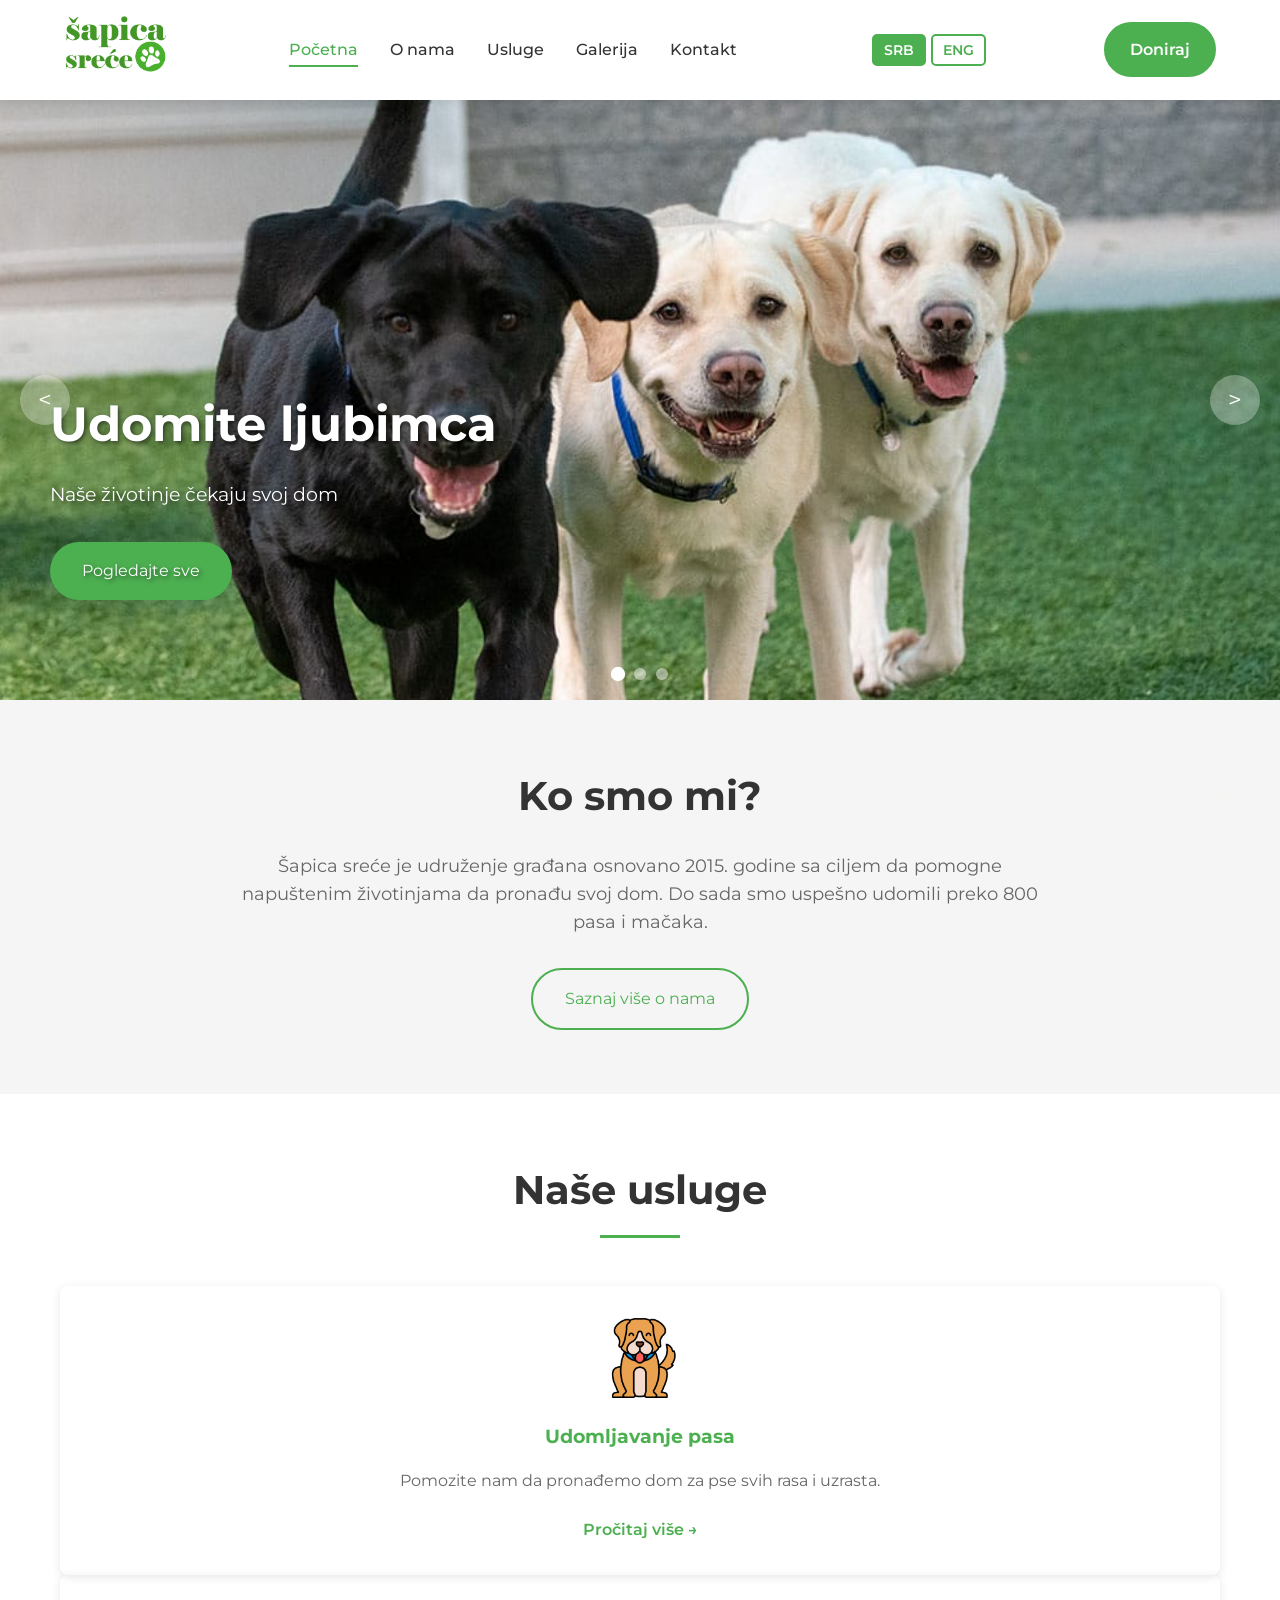
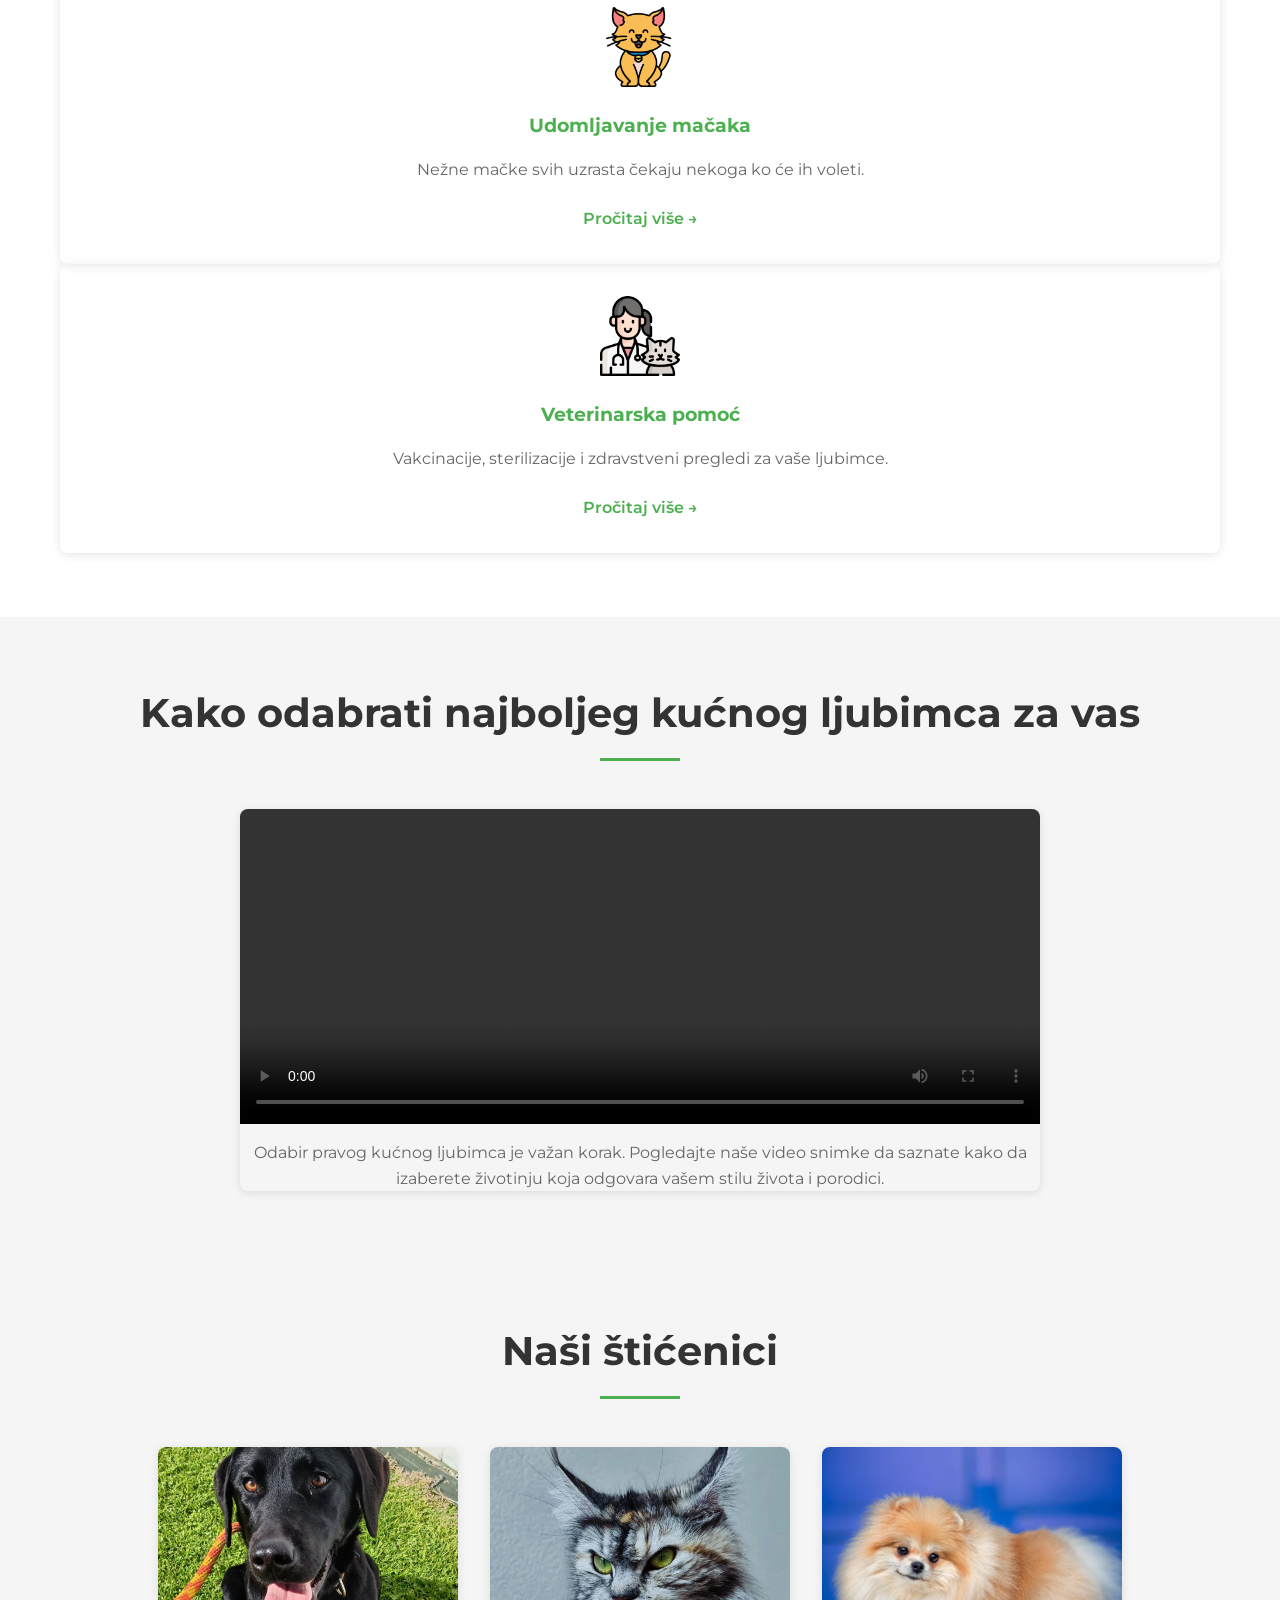
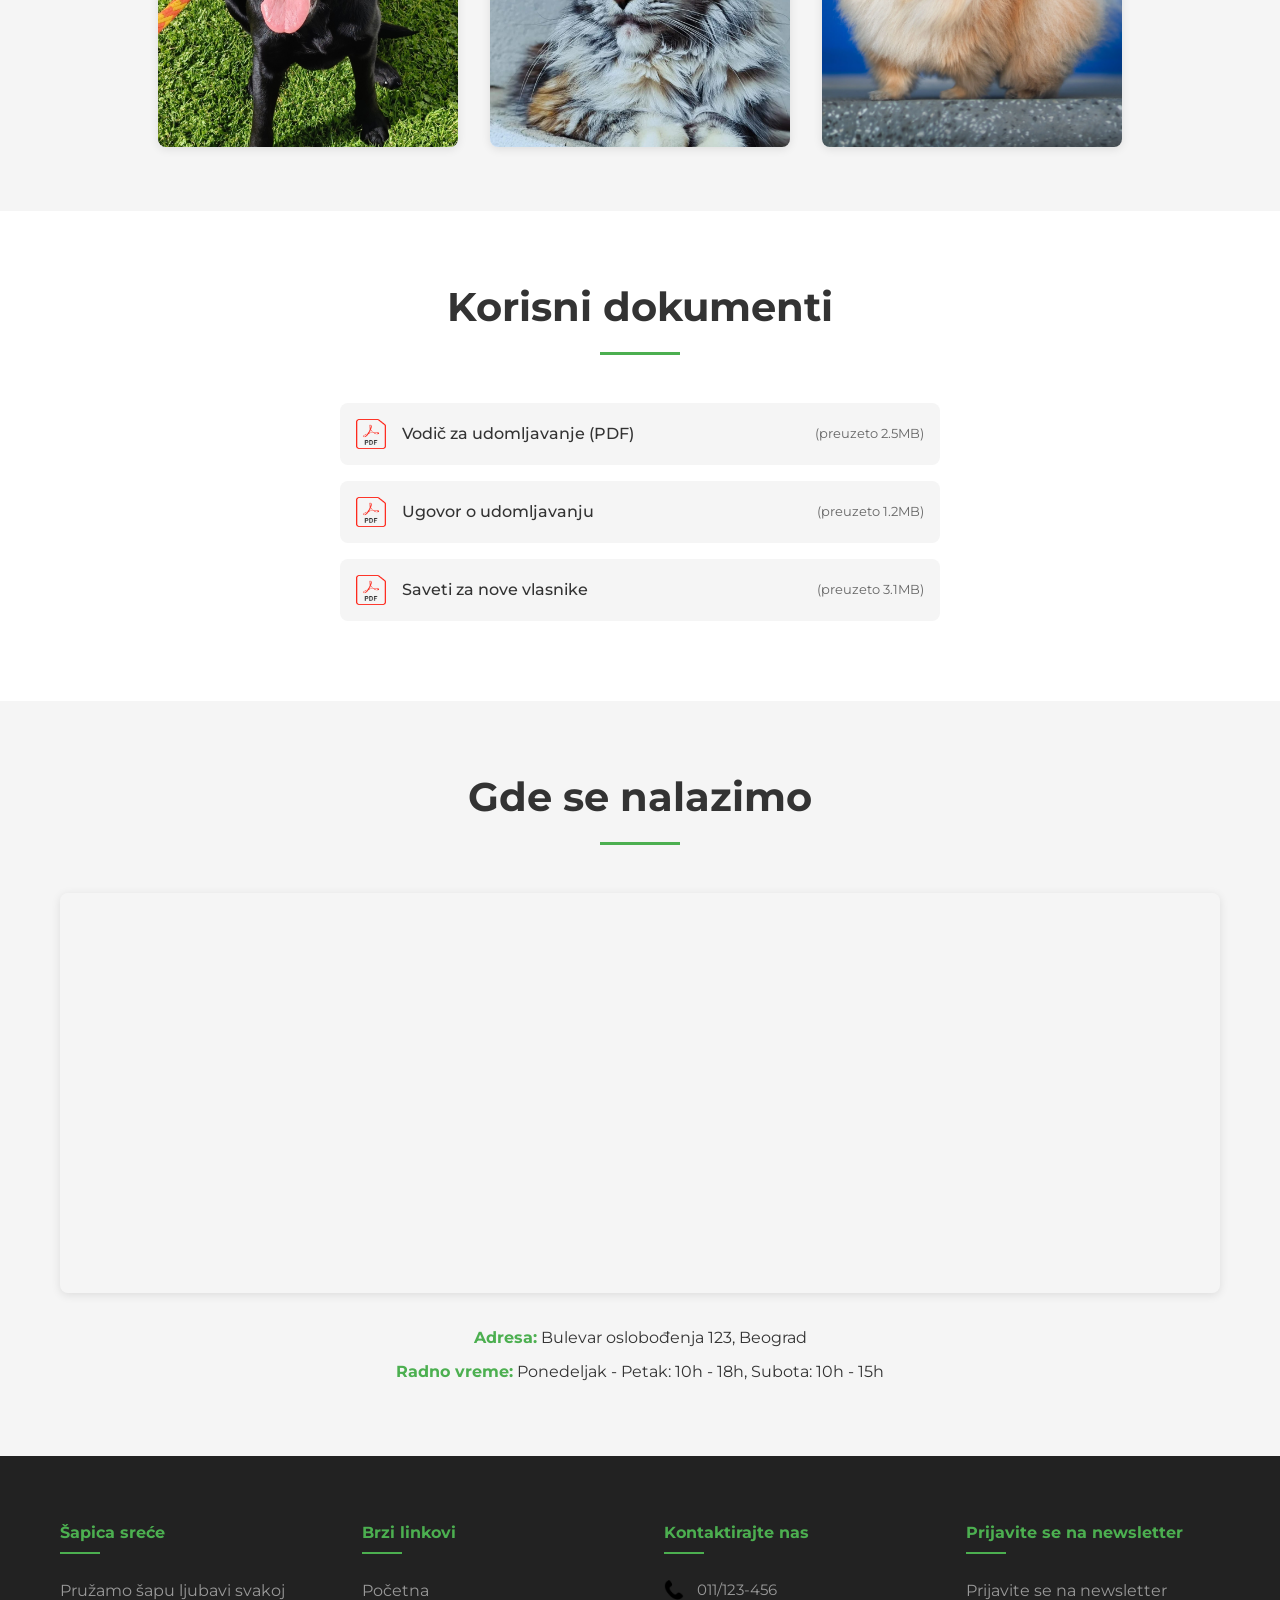
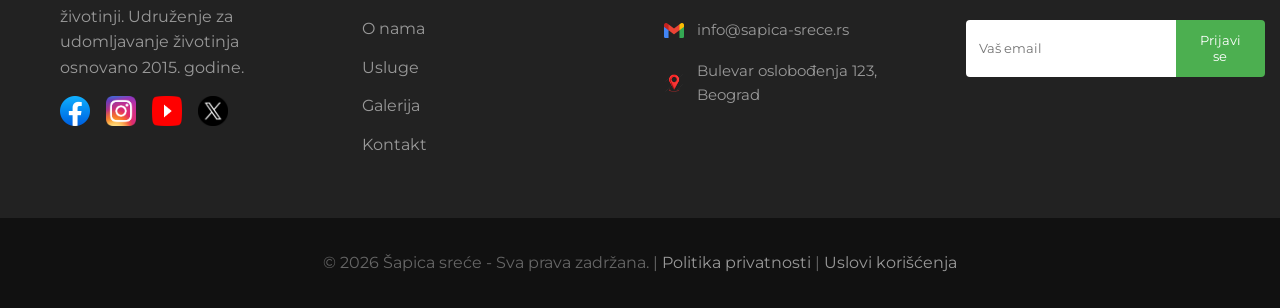
==== commit 57431bcf: "Update print statement from 'Hello' to 'Goodbye'" ====
--- a/index.html
+++ b/index.html
@@ -12,7 +12,7 @@
     <meta property="og:title" content="Šapica sreće - Udomljavanje životinja">
     <meta property="og:description" content="Pružimo šapu ljubavi - Udomite ljubimca danas">
     <meta property="og:image" content="logo.png">
-    <meta property="og:url" content="https://www.sapica-srece.rs">
+    <meta property="og:url" content="https://selenakirhner.github.io/Projekat">
 
     <meta name="twitter:card" content="summary_large_image">
     <meta name="twitter:title" content="Šapica sreće - Udomljavanje životinja">
@@ -28,7 +28,7 @@
         "@type": "NGO",
         "name": "Šapica sreće",
         "alternateName": "Udruženje za udomljavanje životinja Šapica sreće",
-        "url": "https://www.sapica-srece.rs",
+        "url": "https://selenakirhner.github.io/Projekat",
         "logo": "logo.png",
         "description": "Udruženje za udomljavanje pasa i mačaka. Pružamo šapu ljubavi svakoj životinji.",
         "foundingDate": "2015",
@@ -362,4 +362,4 @@
     <script src="slider.js"></script>
     <script src="jezik.js"></script>
 </body>
-</html>+</html>
--- a/style.css
+++ b/style.css
@@ -19,7 +19,7 @@
 @font-face {
     font-family: 'Montserrat';
     src: url('Lavishly_Yours,Montserrat/Montserrat/Montserrat-VariableFont_wght.ttf') format('truetype');
-    font-weight: 100 900;  /* Podržava sve debljine od 100 do 900 */
+    font-weight: 100 900;
     font-style: normal;
     font-display: swap;
 }
@@ -2668,4 +2668,4 @@
     
     body.dark-theme .mega-col ul li a {
         color: #c0c0c0 !important;
-    }+    }
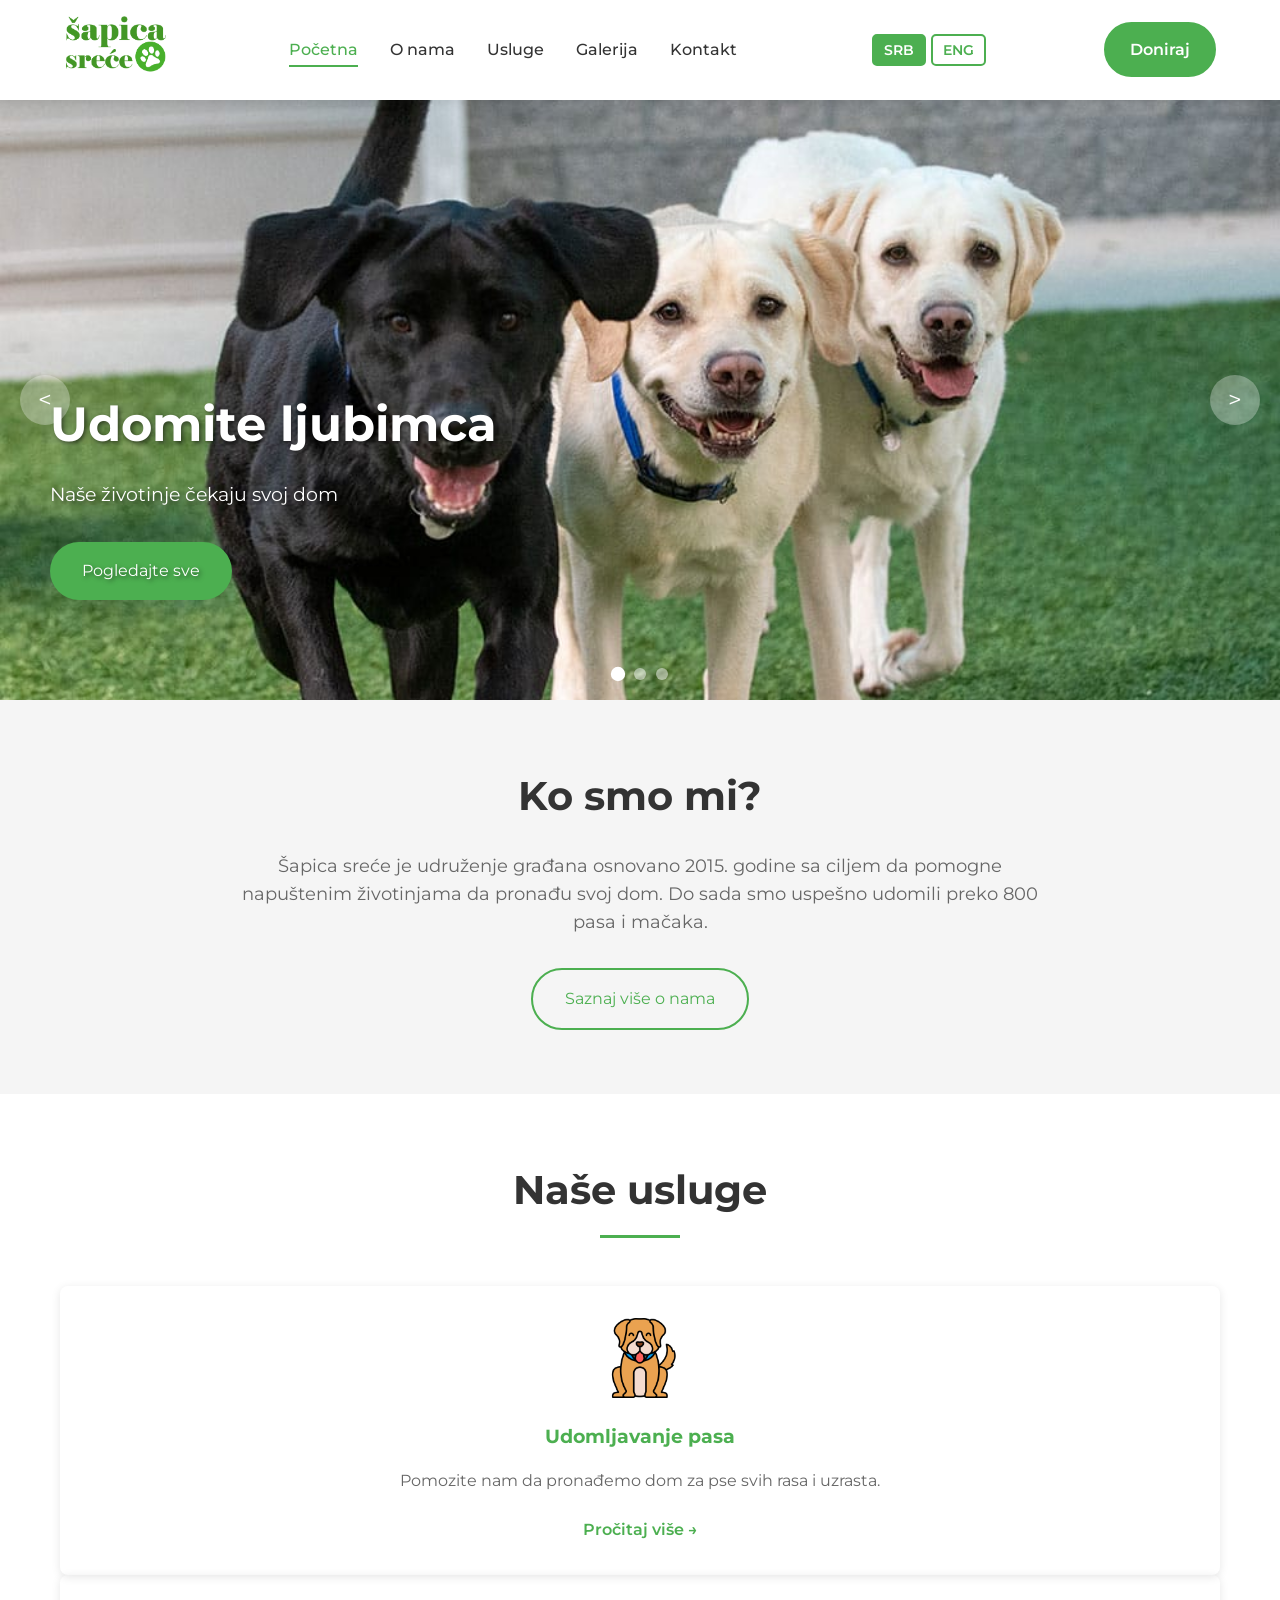
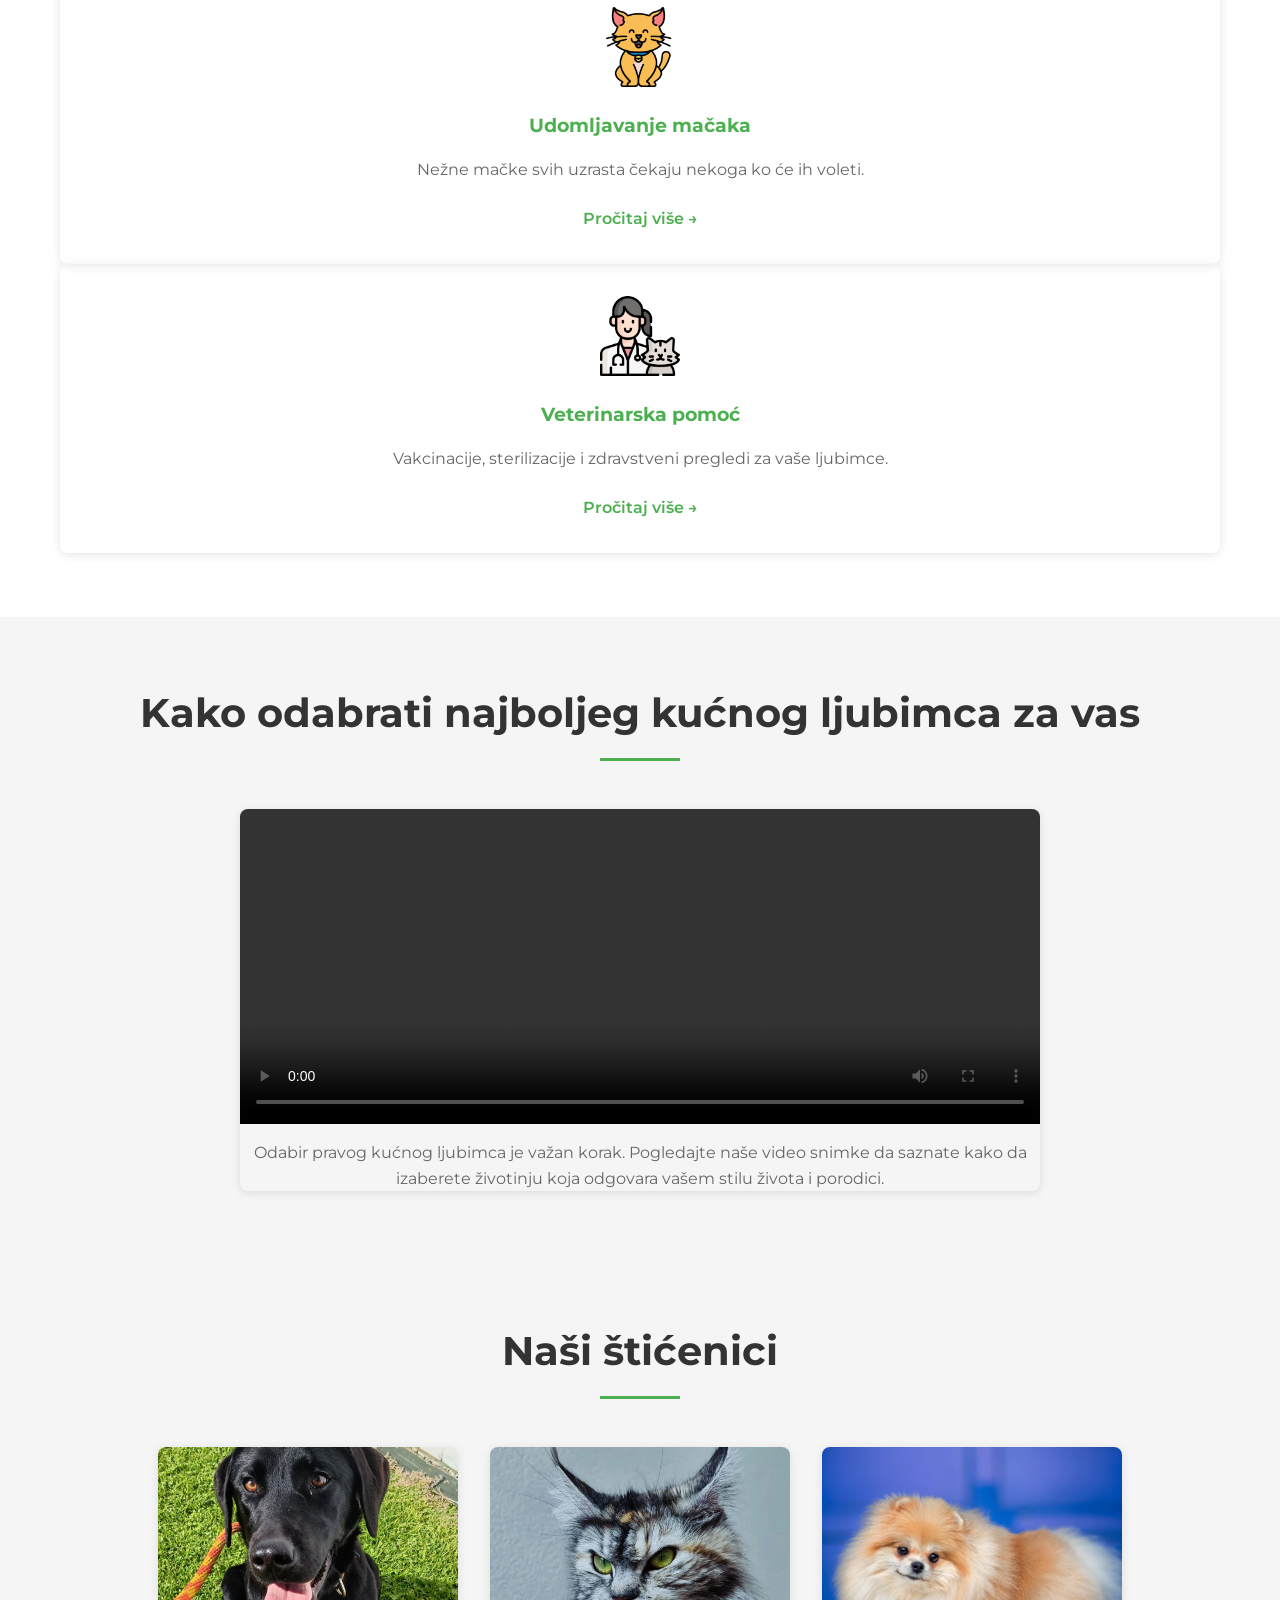
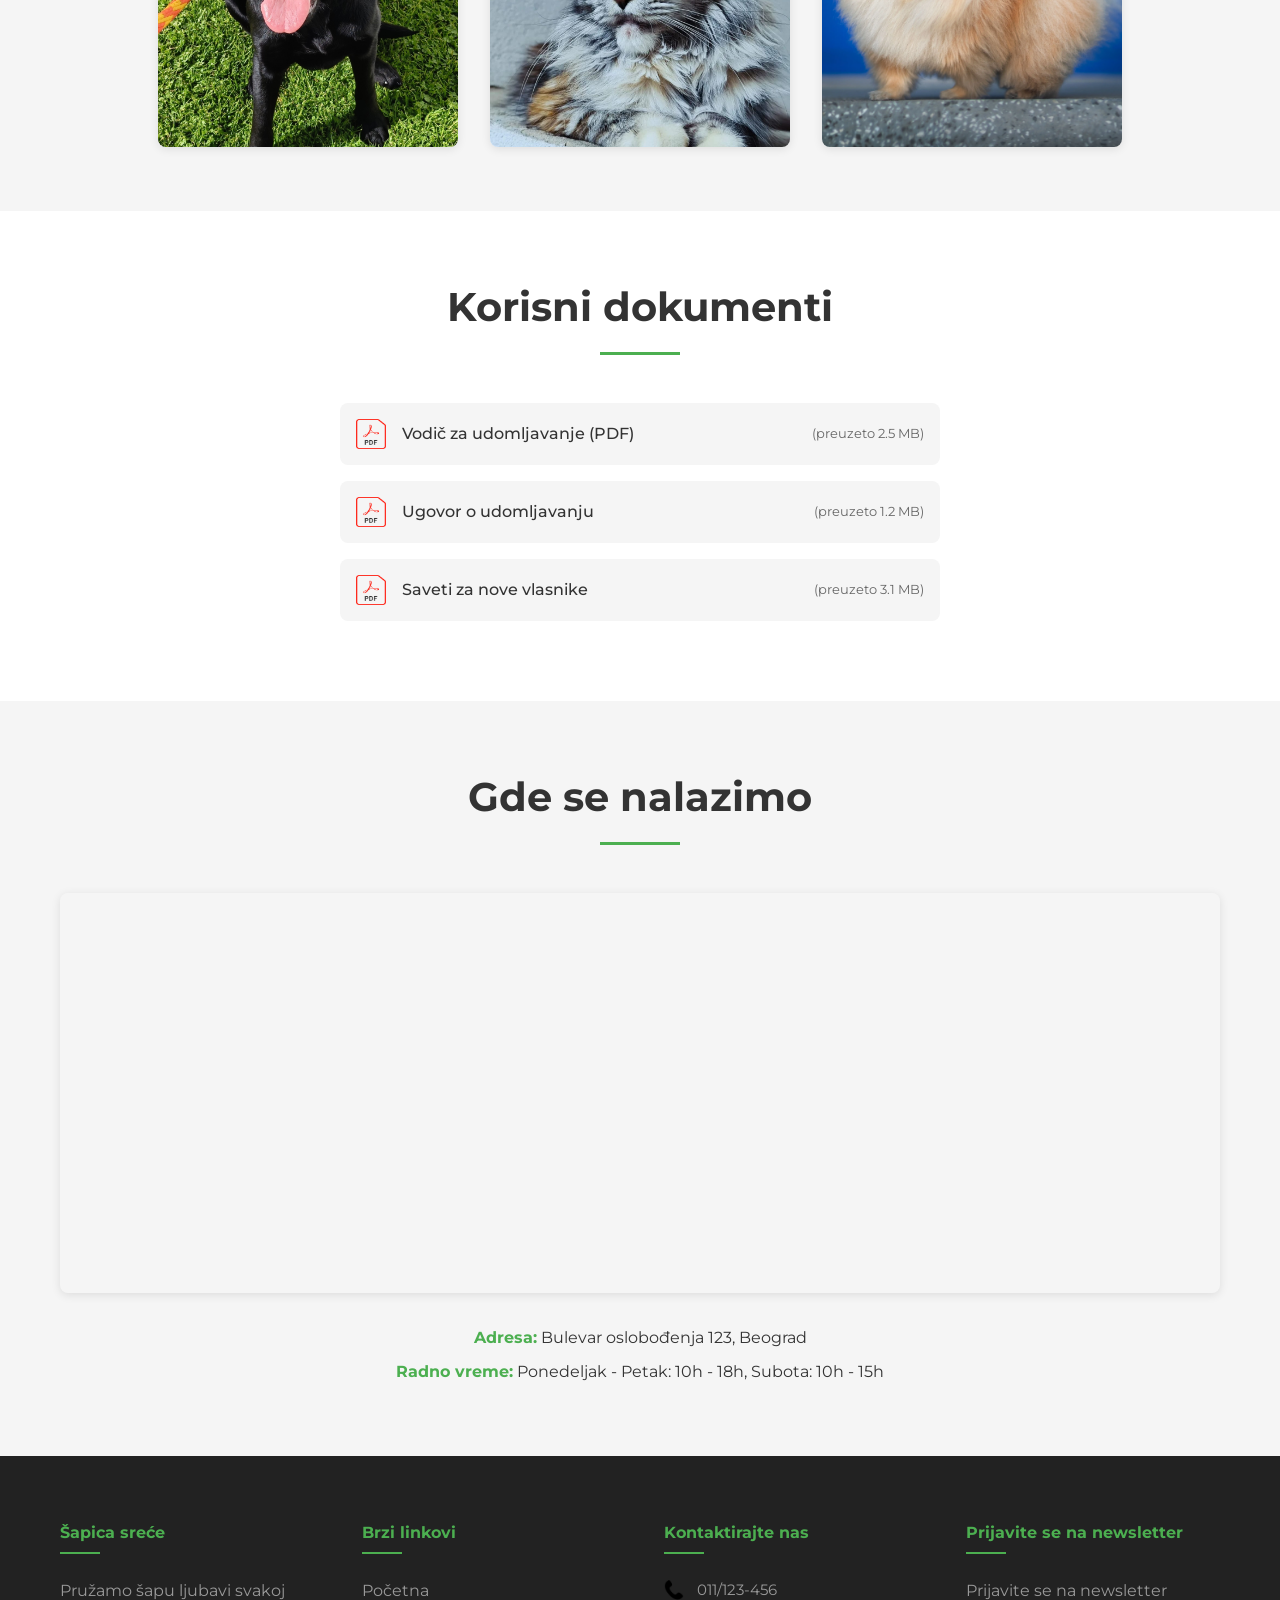
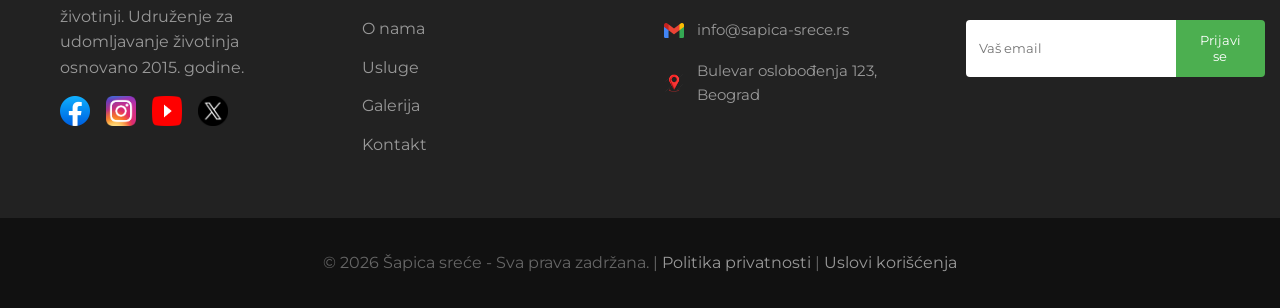
==== commit bd7bf672: "Zamenjeni fajlovi prevedenim verzijama" ====
--- a/index.html
+++ b/index.html
@@ -11,16 +11,16 @@
 
     <meta property="og:title" content="Šapica sreće - Udomljavanje životinja">
     <meta property="og:description" content="Pružimo šapu ljubavi - Udomite ljubimca danas">
-    <meta property="og:image" content="logo.png">
+    <meta property="og:image" content="logotip.png">
     <meta property="og:url" content="https://selenakirhner.github.io/Projekat">
 
     <meta name="twitter:card" content="summary_large_image">
     <meta name="twitter:title" content="Šapica sreće - Udomljavanje životinja">
     <meta name="twitter:description" content="Pružimo šapu ljubavi - Udomite ljubimca danas">
-    <meta name="twitter:image" content="logo.png">
-        <title>Šapica sreće | Početna - Udomljavanje životinja</title>
+    <meta name="twitter:image" content="logotip.png">
+    <title>Šapica sreće | Početna - Udomljavanje životinja</title>
     
-    <link rel="stylesheet" href="style.css">
+    <link rel="stylesheet" href="stil.css">
     <link rel="icon" type="image/png" href="sapica.png">
     <script type="application/ld+json">
         {
@@ -29,7 +29,7 @@
         "name": "Šapica sreće",
         "alternateName": "Udruženje za udomljavanje životinja Šapica sreće",
         "url": "https://selenakirhner.github.io/Projekat",
-        "logo": "logo.png",
+        "logo": "logotip.png",
         "description": "Udruženje za udomljavanje pasa i mačaka. Pružamo šapu ljubavi svakoj životinji.",
         "foundingDate": "2015",
         "email": "info@sapica-srece.rs",
@@ -64,30 +64,30 @@
 </head>
 <body>
     <header>
-        <nav class="main-nav">
-            <div class="nav-container">
+        <nav class="glavna-navigacija">
+            <div class="navigacija-kontejner">
                 <div class="logo">
                     <a href="index.html">
-                        <img src="logo.png" alt="Šapica sreće - Udruženje za udomljavanje životinja">
+                        <img src="logotip.png" alt="Šapica sreće - Udruženje za udomljavanje životinja">
                     </a>
                 </div>
                 
-                <ul class="nav-menu">
-                    <li><a href="index.html" class="active">Početna</a></li>
+                <ul class="navigacija-meni">
+                    <li><a href="index.html" class="aktivan">Početna</a></li>
                     <li><a href="o-nama.html">O nama</a></li>
                     
-                    <li class="mega-menu-trigger">
+                    <li class="megameni-okidac">
                         <a href="usluge.html">Usluge</a>
-                        <div class="mega-menu">
-                            <div class="mega-menu-grid">
-                                <div class="mega-col">
+                        <div class="megameni">
+                            <div class="megameni-mreza">
+                                <div class="megameni-kolona">
                                     <h3>Udomljavanje</h3>
                                     <ul>
                                         <li><a href="psi.html">Psi za udomljavanje</a></li>
                                         <li><a href="macke.html">Mačke za udomljavanje</a></li>
                                     </ul>
                                 </div>
-                                <div class="mega-col">
+                                <div class="megameni-kolona">
                                     <h3>Veterinarska pomoć</h3>
                                     <ul>
                                         <li><a href="vakcinacije.html">Vakcinacije</a></li>
@@ -96,7 +96,7 @@
                                         <li><a href="pregledi.html">Zdravstveni pregledi</a></li>
                                     </ul>
                                 </div>
-                                <div class="mega-col">
+                                <div class="megameni-kolona">
                                     <h3>Volontiranje</h3>
                                     <ul>
                                         <li><a href="volontiranje.html">Postani volonter</a></li>
@@ -111,13 +111,13 @@
                     <li><a href="kontakt.html">Kontakt</a></li>
                 </ul>
                 
-                <div class="language-selector">
-                    <button class="lang-btn active" data-lang="sr">SRB</button>
-                    <button class="lang-btn" data-lang="en">ENG</button>
-                </div>
-                <a href="donacije.html" class="donate-btn pulse-animation">Doniraj</a>
-                
-                <button class="hamburger-menu">
+                <div class="jezik-selektor">
+                    <button class="jezik-dugme aktivan" data-lang="sr">SRB</button>
+                    <button class="jezik-dugme" data-lang="en">ENG</button>
+                </div>
+                <a href="donacije.html" class="doniraj-dugme pulsirajuca-animacija">Doniraj</a>
+                
+                <button class="hamburger-meni">
                     <span></span>
                     <span></span>
                     <span></span>
@@ -127,133 +127,132 @@
     </header>
 
     <main>
-        <section class="slider-section">
-            <div class="slider-container">
-                <div class="slider">
-                    <div class="slide active">
-                        <img src="index/psi-za-udomljavanje.jpg" alt="Srećni psi koji čekaju udomljavanje">
-                        <div class="slide-content">
+        <section class="klizac-sekcija">
+            <div class="klizac-kontejner">
+                <div class="klizac">
+                    <div class="slajd aktivan">
+                        <img src="pocetna/psi-za-udomljavanje.jpg" alt="Srećni psi koji čekaju udomljavanje">
+                        <div class="slajd-sadrzaj">
                             <h2>Udomite ljubimca</h2>
                             <p>Naše životinje čekaju svoj dom</p>
-                            <a href="usluge.html" class="slider-btn">Pogledajte sve</a>
-                        </div>
-                    </div>
-
-                    <div class="slide">
-                        <img src="index/mačke-za-udomljavanje.webp" alt="Mačke za udomljavanje">
-                        <div class="slide-content">
+                            <a href="usluge.html" class="klizac-dugme">Pogledajte sve</a>
+                        </div>
+                    </div>
+
+                    <div class="slajd">
+                        <img src="pocetna/macke-za-udomljavanje.webp" alt="Mačke za udomljavanje">
+                        <div class="slajd-sadrzaj">
                             <h2>Postanite volonter</h2>
                             <p>Vaša pomoć znači sve</p>
-                            <a href="volontiranje.html" class="slider-btn">Prijavi se</a>
-                        </div>
-                    </div>
-
-                    <div class="slide">
-                        <img src="index/usvajanje-slika.jpg" alt="Mačka i pas zajedno">
-                        <div class="slide-content">
+                            <a href="volontiranje.html" class="klizac-dugme">Prijavi se</a>
+                        </div>
+                    </div>
+
+                    <div class="slajd">
+                        <img src="pocetna/usvajanje-slika.jpg" alt="Mačka i pas zajedno">
+                        <div class="slajd-sadrzaj">
                             <h2>Pomozite nam</h2>
                             <p>Svaka donacija je važna</p>
-                            <a href="donacije.html" class="slider-btn">Doniraj</a>
-                        </div>
-                    </div>
-                </div>
-                
-                <button class="slider-control prev" aria-label="Prethodni slajd"><</button>
-                <button class="slider-control next" aria-label="Sledeći slajd">></button>
-                <div class="slider-dots"></div>
-            </div>
-        </section>
-
-        <section class="about-preview">
-            <div class="container">
-                <div class="about-content">
+                            <a href="donacije.html" class="klizac-dugme">Doniraj</a>
+                        </div>
+                    </div>
+                </div>
+                
+                <button class="klizac-kontrola prethodni" aria-label="Prethodni slajd"><</button>
+                <button class="klizac-kontrola sledeci" aria-label="Sledeći slajd">></button>
+                <div class="klizac-tacke"></div>
+            </div>
+        </section>
+
+        <section class="o-nama-pregled">
+            <div class="kontejner">
+                <div class="o-nama-sadrzaj">
                     <h2>Ko smo mi?</h2>
                     <p>Šapica sreće je udruženje građana osnovano 2015. godine sa ciljem da pomogne napuštenim životinjama da pronađu svoj dom. Do sada smo uspešno udomili preko 800 pasa i mačaka.</p>
-                    <a href="o-nama.html" class="btn btn-outline">Saznaj više o nama</a>
-                </div>
-            </div>
-        </section>
-
-        <section class="services-preview">
-            <div class="container">
-                <h2 class="section-title">Naše usluge</h2>
+                    <a href="o-nama.html" class="dugme-okvir">Saznaj više o nama</a>
+                </div>
+            </div>
+        </section>
+
+        <section class="usluge-pregled">
+            <div class="kontejner">
+                <h2 class="sekcija-naslov">Naše usluge</h2>
                 
                 <div class="row">
                     <div class="col-md-4">
-                        <div class="service-card">
-                            <div class="service-icon">
-                                <img src="index/pas-ikonica.png" alt="Udomljavanje pasa">
+                        <div class="usluga-kartica">
+                            <div class="usluga-ikonica">
+                                <img src="pocetna/pas-ikonica.png" alt="Udomljavanje pasa">
                             </div>
                             <h3>Udomljavanje pasa</h3>
                             <p>Pomozite nam da pronađemo dom za pse svih rasa i uzrasta.</p>
-                            <a href="psi.html" class="read-more">Pročitaj više →</a>
+                            <a href="psi.html" class="procitaj-vise">Pročitaj više →</a>
                         </div>
                     </div>
 
                     <div class="col-md-4">
-                        <div class="service-card">
-                            <div class="service-icon">
-                                <img src="index/macka-ikonica.png" alt="Udomljavanje mačaka">
+                        <div class="usluga-kartica">
+                            <div class="usluga-ikonica">
+                                <img src="pocetna/macka-ikonica.png" alt="Udomljavanje mačaka">
                             </div>
                             <h3>Udomljavanje mačaka</h3>
                             <p>Nežne mačke svih uzrasta čekaju nekoga ko će ih voleti.</p>
-                            <a href="macke.html" class="read-more">Pročitaj više →</a>
+                            <a href="macke.html" class="procitaj-vise">Pročitaj više →</a>
                         </div>
                     </div>
 
                     <div class="col-md-4">
-                        <div class="service-card">
-                            <div class="service-icon">
-                                <img src="index/vet-ikonica.png" alt="Veterinarske usluge">
+                        <div class="usluga-kartica">
+                            <div class="usluga-ikonica">
+                                <img src="pocetna/vet-ikonica.png" alt="Veterinarske usluge">
                             </div>
                             <h3>Veterinarska pomoć</h3>
                             <p>Vakcinacije, sterilizacije i zdravstveni pregledi za vaše ljubimce.</p>
-                            <a href="usluge.html" class="read-more">Pročitaj više →</a>
-                        </div>
-                    </div>
-                </div>
-                
-            </div>
-        </section>
-
-
-        <section class="video-section">
-            <div class="container">
-                <h2 class="section-title">Kako odabrati najboljeg kućnog ljubimca za vas</h2>
-                
-                <div class="video-wrapper">
+                            <a href="usluge.html" class="procitaj-vise">Pročitaj više →</a>
+                        </div>
+                    </div>
+                </div>
+                
+            </div>
+        </section>
+
+        <section class="video-sekcija">
+            <div class="kontejner">
+                <h2 class="sekcija-naslov">Kako odabrati najboljeg kućnog ljubimca za vas</h2>
+                
+                <div class="video-omotac">
                     <video width="560" height="315" controls>
-                        <source src="Usvajanje.mp4" type="video/mp4">
+                        <source src="usvajanje.mp4" type="video/mp4">
                     </video>
-                    <p class="video-caption">Odabir pravog kućnog ljubimca je važan korak. Pogledajte naše video snimke da saznate kako da izaberete životinju koja odgovara vašem stilu života i porodici.</p>
-                </div>
-            </div>
-        </section>
-
-        <section class="animation-section">
-            <div class="container">
-                <h2 class="section-title">Naši štićenici</h2>
-                
-                <div class="animation-demo">
-                    <div class="animated-box">
-                        <img src="index/pas1.jpg" alt="Pas">
-                        <div class="overlay">
+                    <p class="video-natpis">Odabir pravog kućnog ljubimca je važan korak. Pogledajte naše video snimke da saznate kako da izaberete životinju koja odgovara vašem stilu života i porodici.</p>
+                </div>
+            </div>
+        </section>
+
+        <section class="animacija-sekcija">
+            <div class="kontejner">
+                <h2 class="sekcija-naslov">Naši štićenici</h2>
+                
+                <div class="animacija-demo">
+                    <div class="animirana-kutija">
+                        <img src="pocetna/pas1.jpg" alt="Pas">
+                        <div class="preklop">
                             <h3>Džeki</h3>
                             <p>Udomi me</p>
                         </div>
                     </div>
                     
-                    <div class="animated-box">
-                        <img src="index/macka1.jpeg" alt="Mačka">
-                        <div class="overlay">
+                    <div class="animirana-kutija">
+                        <img src="pocetna/macka1.jpeg" alt="Mačka">
+                        <div class="preklop">
                             <h3>Luna</h3>
                             <p>Čeka tebe</p>
                         </div>
                     </div>
                     
-                    <div class="animated-box">
-                        <img src="index/stene1.webp" alt="Štene">
-                        <div class="overlay">
+                    <div class="animirana-kutija">
+                        <img src="pocetna/stene1.webp" alt="Štene">
+                        <div class="preklop">
                             <h3>Pufna</h3>
                             <p>Biću ti najbolji prijatelj</p>
                         </div>
@@ -262,25 +261,25 @@
             </div>
         </section>
 
-        <section class="document-section">
-            <div class="container">
-                <h2 class="section-title">Korisni dokumenti</h2>
-                
-                <div class="documents-list">
-                    <a href="dokumenta/vodic-za-udomljavanje.pdf" target="_blank" class="doc-link">
-                        <img src="index/pdf-ikonica.png" alt="PDF ikonica">
+        <section class="dokument-sekcija">
+            <div class="kontejner">
+                <h2 class="sekcija-naslov">Korisni dokumenti</h2>
+                
+                <div class="dokumenti-lista">
+                    <a href="dokumenta/vodic-za-udomljavanje.pdf" target="_blank" class="dokument-link">
+                        <img src="pocetna/pdf-ikonica.png" alt="PDF ikonica">
                         <span>Vodič za udomljavanje (PDF)</span>
                         <small>(preuzeto 2.5 MB)</small>
                     </a>
                     
-                    <a href="dokumenta/ugovor-o-udomljavanju.pdf" target="_blank" class="doc-link">
-                        <img src="index/pdf-ikonica.png" alt="PDF ikonica">
+                    <a href="dokumenta/ugovor-o-udomljavanju.pdf" target="_blank" class="dokument-link">
+                        <img src="pocetna/pdf-ikonica.png" alt="PDF ikonica">
                         <span>Ugovor o udomljavanju</span>
                         <small>(preuzeto 1.2 MB)</small>
                     </a>
                     
-                    <a href="dokumenta/saveti-za-nove-vlasnike.pdf" target="_blank" class="doc-link">
-                        <img src="index/pdf-ikonica.png" alt="PDF ikonica">
+                    <a href="dokumenta/saveti-za-nove-vlasnike.pdf" target="_blank" class="dokument-link">
+                        <img src="pocetna/pdf-ikonica.png" alt="PDF ikonica">
                         <span>Saveti za nove vlasnike</span>
                         <small>(preuzeto 3.1 MB)</small>
                     </a>
@@ -288,11 +287,11 @@
             </div>
         </section>
 
-        <section class="map-section">
-            <div class="container">
-                <h2 class="section-title">Gde se nalazimo</h2>
-                
-                <div class="map-wrapper">
+        <section class="mapa-sekcija">
+            <div class="kontejner">
+                <h2 class="sekcija-naslov">Gde se nalazimo</h2>
+                
+                <div class="mapa-omotac">
                     <iframe src="https://www.google.com/maps/embed?pb=!1m18!1m12!1m3!1d2832.027128361367!2d20.46593131181654!3d44.78025227095029!2m3!1f0!2f0!3f0!3m2!1i1024!2i768!4f13.1!3m3!1m2!1s0x475a70430d4742b5%3A0x58187d6de2cdfc19!2z0JHRg9C70LXQstCw0YAg0J7RgdC70L7QsdC-0ZLQtdGa0LAgMTIzLCDQkdC10L7Qs9GA0LDQtCAxMTAxMA!5e0!3m2!1ssr!2srs!4v1773260818774!5m2!1ssr!2srs" 
                             style="border:0;" 
                             allowfullscreen="" 
@@ -300,7 +299,7 @@
                     </iframe>
                 </div>
                
-                <div class="address-info">
+                <div class="adresa-info">
                     <p><strong>Adresa:</strong> Bulevar oslobođenja 123, Beograd</p>
                     <p><strong>Radno vreme:</strong> Ponedeljak - Petak: 10h - 18h, Subota: 10h - 15h</p>
                 </div>
@@ -309,22 +308,22 @@
     </main>
 
     <footer>
-        <div class="footer-content">
-            <div class="footer-section">
+        <div class="podnozje-sadrzaj">
+            <div class="podnozje-sekcija">
                 <h4>Šapica sreće</h4>
                 <p>Pružamo šapu ljubavi svakoj životinji. Udruženje za udomljavanje životinja osnovano 2015. godine.</p>
                 
-                <div class="social-icons">
-                    <a href="#" aria-label="Facebook"><img src="footer/fb-ikonica.png" alt="Facebook"></a>
-                    <a href="#" aria-label="Instagram"><img src="footer/Instagram_ikonica.png" alt="Instagram"></a>
-                    <a href="#" aria-label="YouTube"><img src="footer/yt-ikonica.png" alt="YouTube"></a>
-                    <a href="#" aria-label="Twitter"><img src="footer/X_ikonica.png" alt="Twitter"></a>
-                </div>
-            </div>
-
-            <div class="footer-section">
+                <div class="drustvene-ikonice">
+                    <a href="#" aria-label="Facebook"><img src="podnozje/fb-ikonica.png" alt="Facebook"></a>
+                    <a href="#" aria-label="Instagram"><img src="podnozje/Instagram_ikonica.png" alt="Instagram"></a>
+                    <a href="#" aria-label="YouTube"><img src="podnozje/yt-ikonica.png" alt="YouTube"></a>
+                    <a href="#" aria-label="Twitter"><img src="podnozje/X_ikonica.png" alt="Twitter"></a>
+                </div>
+            </div>
+
+            <div class="podnozje-sekcija">
                 <h4>Brzi linkovi</h4>
-                <ul class="footer-links">
+                <ul class="podnozje-linkovi">
                     <li><a href="index.html">Početna</a></li>
                     <li><a href="o-nama.html">O nama</a></li>
                     <li><a href="usluge.html">Usluge</a></li>
@@ -333,33 +332,33 @@
                 </ul>
             </div>
 
-            <div class="footer-section">
+            <div class="podnozje-sekcija">
                 <h4>Kontaktirajte nas</h4>
-                <ul class="contact-info">
-                    <li><img src="footer/telefon-ikonica.png" alt="Telefon"> 011/123-456</li>
-                    <li><img src="footer/email-ikonica.png" alt="Email"> info@sapica-srece.rs</li>
-                    <li><img src="footer/lokacija-ikonica.png" alt="Lokacija"> Bulevar oslobođenja 123, Beograd</li>
+                <ul class="kontakt-informacije">
+                    <li><img src="podnozje/telefon-ikonica.png" alt="Telefon"> 011/123-456</li>
+                    <li><img src="podnozje/email-ikonica.png" alt="Email"> info@sapica-srece.rs</li>
+                    <li><img src="podnozje/lokacija-ikonica.png" alt="Lokacija"> Bulevar oslobođenja 123, Beograd</li>
                 </ul>
             </div>
 
-            <div class="footer-section">
+            <div class="podnozje-sekcija">
                 <h4>Prijavite se na newsletter</h4>
                 <p>Budite u toku sa novostima</p>
-                <form class="newsletter-form">
+                <form class="novine-forma">
                     <input type="email" placeholder="Vaš email" required>
                     <button type="submit">Prijavi se</button>
                 </form>
             </div>
         </div>
         
-        <div class="footer-bottom">
+        <div class="podnozje-dno">
             <p>&copy; 2026 Šapica sreće - Sva prava zadržana. | <a href="politika-privatnosti.html">Politika privatnosti</a> | <a href="uslovi.html">Uslovi korišćenja</a></p>
         </div>
     </footer>
 
-    <script src="js/jquery-3.6.0.min.js"></script>
-    <script src="main.js"></script>
-    <script src="slider.js"></script>
+    <script src="skripte/jquery-3.6.0.min.js"></script>
+    <script src="glavni.js"></script>
+    <script src="klizac.js"></script>
     <script src="jezik.js"></script>
 </body>
-</html>
+</html>
--- a/stil.css
+++ b/stil.css
@@ -0,0 +1,2638 @@
+/* ===== 1. RESET I OSNOVNI STILOVI ===== */
+* {
+    margin: 0;
+    padding: 0;
+    box-sizing: border-box;
+}
+
+:root {
+    --primarna-boja: #4CAF50;
+    --boja-teksta: #333333;
+    --svetlo-siva: #f5f5f5;
+    --tamno-siva: #666666;
+    --bela: #ffffff;
+    --crna: #000000;
+    --senka: 0 2px 10px rgba(0, 0, 0, 0.1);
+    --senka-hover: 0 5px 20px rgba(0, 0, 0, 0.15);
+    --prelaz: all 0.3s ease;
+}
+
+@font-face {
+    font-family: 'Montserrat';
+    src: url('Lavishly_Yours,Montserrat/Montserrat/Montserrat-VariableFont_wght.ttf') format('truetype');
+    font-weight: 100 900;
+    font-style: normal;
+    font-display: swap;
+}
+
+@font-face {
+    font-family: 'Montserrat';
+    src: url('Lavishly_Yours,Montserrat/Montserrat/Montserrat-Italic-VariableFont_wght.ttf') format('truetype');
+    font-weight: 100 900;
+    font-style: italic;
+    font-display: swap;
+}
+
+* {
+    font-family: 'Montserrat', 'Segoe UI', system-ui, -apple-system, sans-serif;
+}
+
+html {
+    scroll-behavior: smooth;
+    font-size: 16px;
+}
+
+body {
+    font-family: 'Montserrat', 'Segoe UI', sans-serif;
+    color: var(--boja-teksta);
+    line-height: 1.6;
+    overflow-x: hidden;
+}
+
+.kontejner {
+    max-width: 1200px;
+    margin: 0 auto;
+    padding: 0 20px;
+}
+
+/* ===== 2. TIPOGRAFIJA ===== */
+.sekcija-naslov {
+    font-size: 2.5rem;
+    text-align: center;
+    margin-bottom: 3rem;
+    position: relative;
+    padding-bottom: 1rem;
+}
+
+.sekcija-naslov::after {
+    content: '';
+    position: absolute;
+    bottom: 0;
+    left: 50%;
+    transform: translateX(-50%);
+    width: 80px;
+    height: 3px;
+    background: var(--primarna-boja);
+}
+
+.sekcija-naslov.levo-poravnanje::after {
+    left: 0;
+    transform: none;
+}
+
+.strana-hero {
+    height: 300px;
+    background-size: cover;
+    background-position: center;
+    display: flex;
+    align-items: center;
+    justify-content: center;
+    text-align: center;
+    color: var(--bela);
+    position: relative;
+}
+
+.hero-sadrzaj h1 {
+    font-size: 3rem;
+    margin-bottom: 1rem;
+    animation: uletiDole 1s;
+}
+
+.hero-sadrzaj p {
+    font-size: 1.2rem;
+    animation: uletiGore 1s;
+}
+
+.hero-sadrzaj1 h1 {
+    font-size: 3rem;
+    margin-bottom: 1rem;
+    animation: uletiDole 1s;
+}
+
+.hero-sadrzaj1 p {
+    font-size: 1.2rem;
+    animation: uletiGore 1s;
+}
+
+/* ===== 3. DUGMAD ===== */
+.dugme-okvir {
+    display: inline-block;
+    padding: 1rem 2rem;
+    border: 2px solid var(--primarna-boja);
+    color: var(--primarna-boja);
+    text-decoration: none;
+    border-radius: 50px;
+    transition: var(--prelaz);
+}
+
+.dugme-okvir:hover {
+    background: var(--primarna-boja);
+    color: var(--bela);
+}
+
+.dugme-primarno {
+    display: inline-block;
+    padding: 1rem 2rem;
+    background: var(--primarna-boja);
+    color: var(--bela);
+    text-decoration: none;
+    border-radius: 50px;
+    transition: var(--prelaz);
+    border: 2px solid var(--primarna-boja);
+}
+
+.dugme-primarno:hover {
+    background: transparent;
+    color: var(--primarna-boja);
+}
+
+.dugme-usluga {
+    display: inline-block;
+    padding: 0.8rem 2rem;
+    background: transparent;
+    color: var(--primarna-boja);
+    text-decoration: none;
+    border: 2px solid var(--primarna-boja);
+    border-radius: 50px;
+    font-weight: 600;
+    transition: all 0.3s ease;
+    font-size: 0.95rem;
+    letter-spacing: 0.5px;
+}
+
+.dugme-usluga:hover {
+    background: var(--primarna-boja);
+    color: white;
+    transform: translateY(-2px);
+    box-shadow: 0 5px 15px rgba(76, 175, 80, 0.3);
+}
+
+.dugme-malo {
+    display: inline-block;
+    margin: 0 1rem 1rem;
+    padding: 0.5rem 1.5rem;
+    background: var(--primarna-boja);
+    color: white;
+    text-decoration: none;
+    border-radius: 5px;
+    transition: 0.3s;
+}
+
+.dugme-malo:hover {
+    background: var(--primarna-boja);
+}
+
+.dugme-bocno {
+    display: block;
+    width: 100%;
+    padding: 1.2rem;
+    background: var(--primarna-boja);
+    color: white;
+    text-align: center;
+    text-decoration: none;
+    border-radius: 50px;
+    margin-top: 2rem;
+    transition: all 0.3s ease;
+    font-weight: 600;
+    font-size: 1.1rem;
+    letter-spacing: 0.5px;
+    border: none;
+    box-shadow: 0 10px 20px rgba(76, 175, 80, 0.2);
+}
+
+.dugme-bocno:hover {
+    transform: translateY(-3px);
+    box-shadow: 0 15px 30px rgba(76, 175, 80, 0.3);
+}
+
+.dugme-akcija {
+    display: inline-block;
+    padding: 1.2rem 3.5rem;
+    background: white;
+    color: var(--primarna-boja);
+    text-decoration: none;
+    border-radius: 50px;
+    font-weight: 700;
+    font-size: 1.2rem;
+    transition: all 0.3s ease;
+    box-shadow: 0 15px 30px rgba(0, 0, 0, 0.2);
+    position: relative;
+    z-index: 1;
+}
+
+.dugme-akcija:hover {
+    background: transparent;
+    color: white;
+    transform: translateY(-5px);
+    box-shadow: 0 25px 40px rgba(0, 0, 0, 0.3);
+}
+
+.dugme-slanje {
+    display: block;
+    width: 100%;
+    padding: 1.2rem;
+    background: var(--primarna-boja);
+    color: white;
+    text-align: center;
+    text-decoration: none;
+    border-radius: 50px;
+    margin-top: 2rem;
+    transition: all 0.3s ease;
+    font-weight: 600;
+    font-size: 1.1rem;
+    letter-spacing: 0.5px;
+    border: none;
+    box-shadow: 0 10px 20px rgba(76, 175, 80, 0.2);
+}
+
+.dugme-slanje:hover {
+    transform: translateY(-3px);
+    box-shadow: 0 15px 30px rgba(76, 175, 80, 0.3);
+}
+
+/* ===== 4. NAVIGACIJA ===== */
+.glavna-navigacija {
+    background: var(--bela);
+    box-shadow: var(--senka);
+    position: sticky;
+    top: 0;
+    z-index: 1000;
+}
+
+.navigacija-kontejner {
+    display: flex;
+    justify-content: space-between;
+    align-items: center;
+    padding: 1rem 5%;
+    max-width: 1400px;
+    margin: 0 auto;
+}
+
+.logo img {
+    height: 60px;
+    transition: var(--prelaz);
+}
+
+.logo img:hover {
+    transform: scale(1.05);
+}
+
+.navigacija-meni {
+    display: flex;
+    list-style: none;
+    gap: 2rem;
+}
+
+.navigacija-meni li {
+    position: relative;
+}
+
+.navigacija-meni a {
+    text-decoration: none;
+    color: var(--boja-teksta);
+    font-weight: 500;
+    padding: 0.5rem 0;
+    transition: var(--prelaz);
+    position: relative;
+}
+
+.navigacija-meni a::after {
+    content: '';
+    position: absolute;
+    bottom: 0;
+    left: 0;
+    width: 0;
+    height: 2px;
+    background: var(--primarna-boja);
+    transition: var(--prelaz);
+}
+
+.navigacija-meni a.aktivan::after,
+.navigacija-meni a:hover::after {
+    width: 100%;
+}
+
+.navigacija-meni a:hover,
+.navigacija-meni a.aktivan {
+    color: var(--primarna-boja);
+}
+
+/* Mega meni */
+.megameni-okidac {
+    position: relative;
+}
+
+.megameni {
+    position: absolute;
+    top: 100%;
+    left: -100px;
+    width: 600px;
+    background: var(--bela);
+    box-shadow: var(--senka-hover);
+    border-radius: 8px;
+    opacity: 0;
+    visibility: hidden;
+    transition: var(--prelaz);
+    padding: 2rem;
+    z-index: 1000;
+}
+
+.megameni-okidac:hover .megameni {
+    opacity: 1;
+    visibility: visible;
+    transform: translateY(10px);
+}
+
+.megameni-mreza {
+    display: grid;
+    grid-template-columns: repeat(3, 1fr);
+    gap: 2rem;
+}
+
+.megameni-kolona h3 {
+    color: var(--primarna-boja);
+    margin-bottom: 1rem;
+    font-size: 1.1rem;
+}
+
+.megameni-kolona ul {
+    list-style: none;
+}
+
+.megameni-kolona ul li {
+    margin-bottom: 0.5rem;
+}
+
+.megameni-kolona ul li a {
+    color: var(--tamno-siva);
+    font-size: 0.9rem;
+    padding: 0.2rem 0;
+    display: inline-block;
+}
+
+.megameni-kolona ul li a:hover {
+    color: var(--primarna-boja);
+    padding-left: 5px;
+}
+
+/* Doniraj dugme */
+.doniraj-dugme {
+    background: var(--primarna-boja);
+    color: var(--bela);
+    padding: 0.8rem 1.5rem;
+    border-radius: 50px;
+    text-decoration: none;
+    font-weight: 600;
+    transition: var(--prelaz);
+    border: 2px solid var(--primarna-boja);
+}
+
+.doniraj-dugme:hover {
+    background: transparent;
+    color: var(--primarna-boja);
+    transform: translateY(-2px);
+}
+
+/* Hamburger meni */
+.hamburger-meni {
+    display: none;
+    flex-direction: column;
+    background: none;
+    border: none;
+    cursor: pointer;
+}
+
+.hamburger-meni span {
+    width: 25px;
+    height: 3px;
+    background: var(--boja-teksta);
+    margin: 2px 0;
+    transition: var(--prelaz);
+}
+
+/* ===== 5. POČETNA STRANA ===== */
+/* Slider */
+.klizac-sekcija {
+    position: relative;
+    height: 600px;
+    overflow: hidden;
+}
+
+.klizac-kontejner {
+    height: 100%;
+}
+
+.klizac {
+    height: 100%;
+    position: relative;
+}
+
+.slajd {
+    position: absolute;
+    width: 100%;
+    height: 100%;
+    opacity: 0;
+    transition: opacity 0.5s ease;
+}
+
+.slajd.aktivan {
+    opacity: 1;
+}
+
+.slajd img {
+    width: 100%;
+    height: 100%;
+    object-fit: cover;
+}
+
+.slajd-sadrzaj {
+    position: absolute;
+    bottom: 100px;
+    left: 50px;
+    color: var(--bela);
+    text-shadow: 2px 2px 4px rgba(0, 0, 0, 0.5);
+    max-width: 600px;
+    animation: uleti 1s ease;
+}
+
+.slajd-sadrzaj h2 {
+    font-size: 3rem;
+    margin-bottom: 1rem;
+}
+
+.slajd-sadrzaj p {
+    font-size: 1.2rem;
+    margin-bottom: 2rem;
+}
+
+.klizac-dugme {
+    display: inline-block;
+    padding: 1rem 2rem;
+    background: var(--primarna-boja);
+    color: var(--bela);
+    text-decoration: none;
+    border-radius: 50px;
+    transition: var(--prelaz);
+}
+
+.klizac-dugme:hover {
+    background: var(--primarna-boja);
+    transform: translateY(-2px);
+}
+
+.klizac-kontrola {
+    position: absolute;
+    top: 50%;
+    transform: translateY(-50%);
+    background: rgba(255, 255, 255, 0.3);
+    border: none;
+    width: 50px;
+    height: 50px;
+    border-radius: 50%;
+    cursor: pointer;
+    font-size: 1.5rem;
+    color: var(--bela);
+    transition: var(--prelaz);
+    z-index: 10;
+}
+
+.klizac-kontrola:hover {
+    background: rgba(255, 255, 255, 0.8);
+    color: var(--boja-teksta);
+}
+
+.klizac-kontrola.prethodni {
+    left: 20px;
+}
+
+.klizac-kontrola.sledeci {
+    right: 20px;
+}
+
+.klizac-tacke {
+    position: absolute;
+    bottom: 20px;
+    left: 50%;
+    transform: translateX(-50%);
+    display: flex;
+    gap: 10px;
+    z-index: 10;
+}
+
+.tacka {
+    width: 12px;
+    height: 12px;
+    background: rgba(255, 255, 255, 0.5);
+    border-radius: 50%;
+    cursor: pointer;
+    transition: var(--prelaz);
+}
+
+.tacka.aktivan,
+.tacka:hover {
+    background: var(--bela);
+    transform: scale(1.2);
+}
+
+/* About preview */
+.o-nama-pregled {
+    padding: 4rem 0;
+    background: var(--svetlo-siva);
+}
+
+.o-nama-sadrzaj {
+    text-align: center;
+    max-width: 800px;
+    margin: 0 auto;
+}
+
+.o-nama-sadrzaj h2 {
+    font-size: 2.5rem;
+    margin-bottom: 1.5rem;
+}
+
+.o-nama-sadrzaj p {
+    font-size: 1.1rem;
+    margin-bottom: 2rem;
+    color: var(--tamno-siva);
+}
+
+/* Services preview */
+.usluge-pregled {
+    padding: 4rem 0;
+}
+
+.usluga-kartica {
+    text-align: center;
+    padding: 2rem;
+    border-radius: 8px;
+    box-shadow: var(--senka);
+    transition: var(--prelaz);
+    height: 100%;
+}
+
+.usluga-kartica:hover {
+    transform: translateY(-10px);
+    box-shadow: var(--senka-hover);
+}
+
+.usluga-ikonica {
+    width: 80px;
+    height: 80px;
+    margin: 0 auto 1.5rem;
+}
+
+.usluga-ikonica img {
+    width: 100%;
+    height: 100%;
+    object-fit: contain;
+}
+
+.usluga-kartica h3 {
+    margin-bottom: 1rem;
+    color: var(--primarna-boja);
+}
+
+.usluga-kartica p {
+    color: var(--tamno-siva);
+    margin-bottom: 1.5rem;
+}
+
+.procitaj-vise {
+    color: var(--primarna-boja);
+    text-decoration: none;
+    font-weight: 600;
+    transition: var(--prelaz);
+}
+
+.procitaj-vise:hover {
+    color: var(--primarna-boja);
+    padding-left: 5px;
+}
+
+/* Video sekcija */
+.video-sekcija {
+    padding: 4rem 0;
+    background: var(--svetlo-siva);
+}
+
+.video-omotac {
+    max-width: 800px;
+    margin: 0 auto;
+    border-radius: 8px;
+    overflow: hidden;
+    box-shadow: var(--senka);
+}
+
+.video-omotac video {
+    width: 100%;
+    display: block;
+}
+
+.video-natpis {
+    text-align: center;
+    margin-top: 1rem;
+    color: var(--tamno-siva);
+}
+
+/* Animacija sekcija */
+.animacija-sekcija {
+    padding: 4rem 0;
+    background: var(--svetlo-siva);
+}
+
+.animacija-demo {
+    display: flex;
+    justify-content: center;
+    gap: 2rem;
+    flex-wrap: wrap;
+}
+
+.animirana-kutija {
+    position: relative;
+    width: 300px;
+    height: 300px;
+    overflow: hidden;
+    border-radius: 8px;
+    box-shadow: var(--senka);
+    cursor: pointer;
+}
+
+.animirana-kutija img {
+    width: 100%;
+    height: 100%;
+    object-fit: cover;
+    transition: transform 0.5s ease;
+}
+
+.animirana-kutija:hover img {
+    transform: scale(1.2) rotate(5deg);
+}
+
+.animirana-kutija .preklop {
+    position: absolute;
+    bottom: -100%;
+    left: 0;
+    width: 100%;
+    padding: 1.5rem;
+    background: rgba(76, 175, 80, 0.9);
+    color: var(--bela);
+    transition: bottom 0.5s ease;
+    text-align: center;
+}
+
+.animirana-kutija:hover .preklop {
+    bottom: 0;
+}
+
+/* Dokument sekcija */
+.dokument-sekcija {
+    padding: 4rem 0;
+}
+
+.dokumenti-lista {
+    max-width: 600px;
+    margin: 0 auto;
+}
+
+.dokument-link {
+    display: flex;
+    align-items: center;
+    padding: 1rem;
+    background: var(--svetlo-siva);
+    border-radius: 8px;
+    text-decoration: none;
+    color: var(--boja-teksta);
+    margin-bottom: 1rem;
+    transition: var(--prelaz);
+}
+
+.dokument-link:hover {
+    background: var(--primarna-boja);
+    color: var(--bela);
+    transform: translateX(10px);
+}
+
+.dokument-link img {
+    width: 30px;
+    height: 30px;
+    margin-right: 1rem;
+}
+
+.dokument-link span {
+    flex: 1;
+    font-weight: 500;
+}
+
+.dokument-link small {
+    color: var(--tamno-siva);
+    font-size: 0.8rem;
+}
+
+.dokument-link:hover small {
+    color: rgba(255, 255, 255, 0.8);
+}
+
+/* Map sekcija */
+.mapa-sekcija {
+    padding: 4rem 0;
+    background: var(--svetlo-siva);
+}
+
+.mapa-omotac {
+    height: 400px;
+    border-radius: 8px;
+    overflow: hidden;
+    box-shadow: var(--senka);
+    margin-bottom: 2rem;
+}
+
+.mapa-omotac iframe {
+    width: 100%;
+    height: 100%;
+}
+
+.adresa-info {
+    text-align: center;
+}
+
+.adresa-info p {
+    margin-bottom: 0.5rem;
+}
+
+.adresa-info strong {
+    color: var(--primarna-boja);
+}
+
+/* ===== 6. O NAMA STRANICA ===== */
+.nasa-prica {
+    padding: 4rem 0;
+}
+
+.prica-tekst {
+    margin-bottom: 1.5rem;
+    line-height: 1.8;
+    color: var(--tamno-siva);
+}
+
+.misija-vizija {
+    display: flex;
+    gap: 2rem;
+    margin-top: 2rem;
+}
+
+.misija,
+.vizija {
+    flex: 1;
+    padding: 1rem;
+    background: var(--svetlo-siva);
+    border-radius: 10px;
+}
+
+.misija h3,
+.vizija h3 {
+    display: flex;
+    align-items: center;
+    gap: 0.5rem;
+    margin-bottom: 1rem;
+    color: var(--primarna-boja);
+}
+
+/* Statistika */
+.statistika-sekcija {
+    padding: 4rem 0;
+    background: var(--primarna-boja);
+    color: var(--bela);
+}
+
+.statistika-sekcija .sekcija-naslov {
+    color: var(--bela);
+}
+
+.statistika-sekcija .sekcija-naslov::after {
+    background: var(--bela);
+}
+
+.statistika-mreza {
+    display: grid;
+    grid-template-columns: repeat(4, 1fr);
+    gap: 2rem;
+    text-align: center;
+}
+
+.stat-stavka {
+    padding: 2rem;
+}
+
+.stat-broj {
+    font-size: 3.5rem;
+    font-weight: bold;
+    display: block;
+    margin-bottom: 0.5rem;
+}
+
+.stat-natpis {
+    font-size: 1.1rem;
+    opacity: 0.9;
+}
+
+/* Tim */
+.nas-tim {
+    padding: 4rem 0;
+}
+
+.tim-kartica {
+    text-align: center;
+    padding: 2rem;
+    border-radius: 8px;
+    box-shadow: var(--senka);
+    transition: var(--prelaz);
+    margin-bottom: 2rem;
+}
+
+.tim-kartica:hover {
+    transform: translateY(-10px);
+    box-shadow: var(--senka-hover);
+}
+
+.tim-slika {
+    position: relative;
+    width: 200px;
+    height: 200px;
+    margin: 0 auto 1.5rem;
+    border-radius: 50%;
+    overflow: hidden;
+}
+
+.tim-slika img {
+    width: 100%;
+    height: 100%;
+    object-fit: cover;
+    transition: var(--prelaz);
+}
+
+.tim-kartica:hover .tim-slika img {
+    transform: scale(1.1);
+}
+
+.tim-kartica h3 {
+    margin-bottom: 0.5rem;
+}
+
+.tim-kartica .pozicija {
+    color: var(--primarna-boja);
+    font-weight: 600;
+    margin-bottom: 1rem;
+}
+
+.tim-kartica .biografija {
+    color: var(--tamno-siva);
+    font-size: 0.9rem;
+}
+
+/* Partneri */
+.partneri {
+    padding: 4rem 0;
+    background: var(--svetlo-siva);
+}
+
+.partner-logotipi {
+    display: flex;
+    justify-content: center;
+    align-items: center;
+    flex-wrap: wrap;
+    gap: 3rem;
+}
+
+.partner-logotipi img {
+    max-width: 150px;
+    filter: grayscale(100%);
+    opacity: 0.7;
+    transition: var(--prelaz);
+}
+
+.partner-logotipi img:hover {
+    filter: grayscale(0);
+    opacity: 1;
+    transform: scale(1.1);
+}
+
+/* ===== 7. USLUGE STRANICA ===== */
+.usluge-stranica {
+    padding: 4rem 0;
+    background: #f9f9f9;
+}
+
+.usluge-stranica .sekcija-naslov {
+    font-size: 2rem;
+    margin-bottom: 2rem;
+    color: var(--primarna-boja);
+    position: relative;
+    padding-bottom: 0.5rem;
+}
+
+.usluge-stranica .sekcija-naslov::after {
+    content: '';
+    position: absolute;
+    bottom: 0;
+    left: 0;
+    width: 60px;
+    height: 3px;
+    background: var(--primarna-boja);
+}
+
+.usluge-stranica .usluga-kartica1 {
+    background: white;
+    border-radius: 15px;
+    padding: 2.5rem 2rem;
+    text-align: center;
+    box-shadow: 0 10px 30px rgba(0, 0, 0, 0.05);
+    transition: all 0.3s ease;
+    height: 100%;
+    border: 1px solid #eee;
+    margin-bottom: 2rem;
+}
+
+.usluge-stranica .usluga-kartica1:hover {
+    transform: translateY(-10px);
+    box-shadow: 0 20px 40px rgba(76, 175, 80, 0.1);
+    border-color: var(--primarna-boja);
+}
+
+.usluge-stranica .usluga-ikonica {
+    width: 80px;
+    height: 80px;
+    margin: 0 auto 1.5rem;
+    background: rgba(76, 175, 80, 0.1);
+    border-radius: 50%;
+    padding: 1rem;
+    transition: all 0.3s ease;
+}
+
+.usluge-stranica .usluga-kartica1:hover .usluga-ikonica {
+    background: var(--primarna-boja);
+    transform: scale(1.1);
+}
+
+.usluge-stranica .usluga-ikonica img {
+    width: 100%;
+    height: 100%;
+    object-fit: contain;
+    filter: brightness(0) saturate(100%) invert(36%) sepia(98%) saturate(374%) hue-rotate(86deg) brightness(92%) contrast(92%);
+}
+
+.usluge-stranica .usluga-kartica1:hover .usluga-ikonica img {
+    filter: brightness(0) invert(1);
+}
+
+.usluge-stranica .usluga-kartica1 h3 {
+    font-size: 1.8rem;
+    margin-bottom: 1rem;
+    color: var(--boja-teksta);
+}
+
+.usluge-stranica .usluga-kartica1 p {
+    color: #666;
+    line-height: 1.7;
+    margin-bottom: 2rem;
+    font-size: 1rem;
+}
+
+/* ===== 8. PODSTRANICE ZA USLUGE ===== */
+.usluga-podstranica {
+    padding: 4rem 0;
+}
+
+.strana-naslov {
+    font-size: 2.5rem;
+    color: var(--boja-teksta);
+    margin-bottom: 1rem;
+}
+
+.strana-opis {
+    font-size: 1.2rem;
+    color: var(--tamno-siva);
+    margin-bottom: 3rem;
+}
+
+.strana-naslov1 {
+    font-size: 2.5rem;
+    color: var(--boja-teksta);
+    margin-bottom: 1rem;
+}
+
+.strana-opis1 {
+    font-size: 1.2rem;
+    color: var(--tamno-siva);
+    margin-bottom: 3rem;
+}
+
+.zivotinje-mreza {
+    display: grid;
+    grid-template-columns: repeat(auto-fill, minmax(280px, 1fr));
+    gap: 30px;
+}
+
+.zivotinje-mreza1 {
+    display: grid;
+    grid-template-columns: repeat(auto-fill, minmax(280px, 1fr));
+    gap: 30px;
+}
+
+.zivotinja-kartica {
+    background: white;
+    border-radius: 10px;
+    overflow: hidden;
+    box-shadow: 0 5px 15px rgba(0, 0, 0, 0.1);
+    transition: 0.3s;
+}
+
+.zivotinja-kartica:hover {
+    transform: translateY(-5px);
+    box-shadow: 0 15px 30px rgba(0, 0, 0, 0.15);
+}
+
+.zivotinja-kartica img {
+    width: 100%;
+    height: 250px;
+    object-fit: cover;
+}
+
+.zivotinja-kartica h3 {
+    font-size: 1.5rem;
+    margin: 1rem 1rem 0.5rem;
+}
+
+.zivotinja-kartica p {
+    margin: 0 1rem 0.5rem;
+    color: #666;
+}
+
+.zivotinja-opis {
+    font-style: italic;
+    margin-bottom: 1rem;
+}
+
+.zivotinja-kartica1 {
+    background: white;
+    border-radius: 10px;
+    overflow: hidden;
+    box-shadow: 0 5px 15px rgba(0, 0, 0, 0.1);
+    transition: 0.3s;
+}
+
+.zivotinja-kartica1:hover {
+    transform: translateY(-5px);
+    box-shadow: 0 15px 30px rgba(0, 0, 0, 0.15);
+}
+
+.zivotinja-kartica1 img {
+    width: 100%;
+    height: 250px;
+    object-fit: cover;
+}
+
+.zivotinja-kartica1 h3 {
+    font-size: 1.5rem;
+    margin: 1rem 1rem 0.5rem;
+}
+
+.zivotinja-kartica1 p {
+    margin: 0 1rem 0.5rem;
+    color: #666;
+}
+
+.zivotinja-opis1 {
+    font-style: italic;
+    margin-bottom: 1rem;
+}
+
+/* ===== 9. SERVICE DETAIL PAGES ===== */
+.usluga-detalj {
+    padding: 4rem 0 6rem;
+    background: linear-gradient(135deg, #f8faff 0%, #ffffff 100%);
+}
+
+.usluga-detalj h2 {
+    font-size: 2.5rem;
+    color: #2d3e50;
+    margin-bottom: 1.5rem;
+    position: relative;
+    padding-bottom: 1rem;
+    font-weight: 700;
+    letter-spacing: -0.5px;
+}
+
+.usluga-detalj h2::after {
+    content: '';
+    position: absolute;
+    bottom: 0;
+    left: 0;
+    width: 70px;
+    height: 4px;
+    background: var(--primarna-boja);
+    border-radius: 2px;
+}
+
+.usluga-detalj h3 {
+    font-size: 1.6rem;
+    color: #34495e;
+    margin: 2.5rem 0 1.2rem;
+    font-weight: 600;
+}
+
+.usluga-detalj p {
+    font-size: 1.1rem;
+    line-height: 1.8;
+    color: #5a6a7a;
+    margin-bottom: 1.5rem;
+}
+
+.usluga-lista {
+    list-style: none;
+    padding: 0;
+    margin: 2rem 0;
+}
+
+.usluga-lista li {
+    padding: 1rem 0 1rem 2.5rem;
+    border-bottom: 1px solid rgba(0, 0, 0, 0.05);
+    position: relative;
+    font-size: 1.1rem;
+    color: #4a5a6a;
+    transition: all 0.3s ease;
+}
+
+.usluga-lista li:hover {
+    padding-left: 3rem;
+    background: rgba(76, 175, 80, 0.02);
+}
+
+.usluga-lista li::before {
+    content: '~';
+    position: absolute;
+    left: 0;
+    top: 1rem;
+    color: var(--primarna-boja);
+    font-weight: bold;
+    font-size: 1.3rem;
+    background: rgba(76, 175, 80, 0.1);
+    width: 24px;
+    height: 24px;
+    border-radius: 50%;
+    display: flex;
+    align-items: center;
+    justify-content: center;
+    font-size: 0.9rem;
+}
+
+.usluga-koraci {
+    list-style: none;
+    padding: 0;
+    counter-reset: step-counter;
+    margin: 2rem 0;
+}
+
+.usluga-koraci li {
+    counter-increment: step-counter;
+    padding: 1.2rem 1.2rem 1.2rem 4rem;
+    margin-bottom: 1rem;
+    background: white;
+    border-radius: 12px;
+    box-shadow: 0 5px 20px rgba(0, 0, 0, 0.02);
+    position: relative;
+    font-size: 1.1rem;
+    color: #4a5a6a;
+    border-left: 3px solid transparent;
+    transition: all 0.3s ease;
+}
+
+.usluga-koraci li:hover {
+    border-left-color: var(--primarna-boja);
+    box-shadow: 0 8px 25px rgba(76, 175, 80, 0.1);
+    transform: translateX(5px);
+}
+
+.usluga-koraci li::before {
+    content: counter(step-counter);
+    position: absolute;
+    left: 1rem;
+    top: 50%;
+    transform: translateY(-50%);
+    background: var(--primarna-boja);
+    color: white;
+    width: 32px;
+    height: 32px;
+    border-radius: 50%;
+    display: flex;
+    align-items: center;
+    justify-content: center;
+    font-weight: bold;
+    font-size: 1rem;
+    box-shadow: 0 5px 10px rgba(76, 175, 80, 0.3);
+}
+
+/* Price card */
+.cena-kartica {
+    background: white;
+    padding: 2.5rem;
+    border-radius: 24px;
+    box-shadow: 0 20px 40px rgba(0, 0, 0, 0.08);
+    margin-bottom: 2rem;
+    border: 1px solid rgba(255, 255, 255, 0.5);
+    backdrop-filter: blur(10px);
+    position: relative;
+    overflow: hidden;
+}
+
+.cena-kartica::before {
+    content: '';
+    position: absolute;
+    top: 0;
+    right: 0;
+    width: 150px;
+    height: 150px;
+    background: linear-gradient(135deg, rgba(76, 175, 80, 0.1), rgba(255, 152, 0, 0.1));
+    border-radius: 50%;
+    transform: translate(50px, -50px);
+}
+
+.cena-kartica h4 {
+    color: #2d3e50;
+    margin-bottom: 2rem;
+    font-size: 1.8rem;
+    font-weight: 700;
+    position: relative;
+    z-index: 1;
+}
+
+.cena-stavka {
+    display: flex;
+    justify-content: space-between;
+    padding: 1rem 0;
+    border-bottom: 1px dashed rgba(0, 0, 0, 0.1);
+    font-size: 1.1rem;
+    position: relative;
+    z-index: 1;
+}
+
+.cena-stavka:last-child {
+    border-bottom: none;
+}
+
+.cena-stavka.ukupno {
+    margin-top: 1rem;
+    padding-top: 1.5rem;
+    border-top: 2px solid rgba(76, 175, 80, 0.3);
+    font-weight: bold;
+}
+
+.cena-stavka.ukupno span {
+    color: var(--primarna-boja);
+    font-weight: 600;
+}
+
+.cena-stavka.ukupno strong {
+    color: var(--primarna-boja);
+    font-size: 1.5rem;
+}
+
+/* Contact sidebar */
+.kontakt-bocno,
+.napomena-kartica,
+.info-kartica {
+    background: white;
+    padding: 2.5rem;
+    border-radius: 24px;
+    margin-bottom: 2rem;
+    box-shadow: 0 15px 35px rgba(0, 0, 0, 0.05);
+    border: 1px solid rgba(0, 0, 0, 0.03);
+    transition: all 0.3s ease;
+}
+
+.kontakt-bocno:hover,
+.napomena-kartica:hover,
+.info-kartica:hover {
+    transform: translateY(-5px);
+    box-shadow: 0 25px 45px rgba(76, 175, 80, 0.1);
+}
+
+.kontakt-bocno h4,
+.napomena-kartica h4,
+.info-kartica h4 {
+    color: #2d3e50;
+    font-size: 1.5rem;
+    margin-bottom: 1.5rem;
+    font-weight: 600;
+    position: relative;
+    padding-bottom: 0.8rem;
+}
+
+.kontakt-bocno h4::after,
+.napomena-kartica h4::after,
+.info-kartica h4::after {
+    content: '';
+    position: absolute;
+    bottom: 0;
+    left: 0;
+    width: 40px;
+    height: 3px;
+    background: var(--primarna-boja);
+    border-radius: 2px;
+}
+
+.kontakt-bocno p {
+    display: flex;
+    align-items: center;
+    gap: 1rem;
+    margin-bottom: 1.2rem;
+    font-size: 1rem;
+    color: #5a6a7a;
+}
+
+.kontakt-bocno img {
+    width: 22px;
+    height: 22px;
+    opacity: 0.7;
+}
+
+/* Vaccine table */
+.vakcina-tabela {
+    width: 100%;
+    border-collapse: separate;
+    border-spacing: 0 8px;
+    margin: 3rem 0;
+}
+
+.vakcina-tabela th {
+    background: linear-gradient(135deg, var(--primarna-boja), #006525);
+    color: white;
+    padding: 1.2rem;
+    font-weight: 600;
+    font-size: 1.1rem;
+    letter-spacing: 0.5px;
+}
+
+.vakcina-tabela th:first-child {
+    border-radius: 15px 0 0 15px;
+}
+
+.vakcina-tabela th:last-child {
+    border-radius: 0 15px 15px 0;
+}
+
+.vakcina-tabela td {
+    padding: 1.2rem;
+    background: white;
+    border-radius: 12px;
+    box-shadow: 0 3px 10px rgba(0, 0, 0, 0.02);
+    font-size: 1.05rem;
+    color: #4a5a6a;
+}
+
+/* Aktivnosti za volontiranje */
+.volonterske-aktivnosti {
+    display: grid;
+    grid-template-columns: repeat(auto-fit, minmax(250px, 1fr));
+    gap: 1.5rem;
+    margin: 2.5rem 0;
+}
+
+.aktivnost {
+    background: white;
+    padding: 2rem;
+    border-radius: 20px;
+    box-shadow: 0 10px 30px rgba(0, 0, 0, 0.03);
+    border: 1px solid rgba(0, 0, 0, 0.02);
+    transition: all 0.3s ease;
+}
+
+.aktivnost:hover {
+    transform: translateY(-5px);
+    box-shadow: 0 20px 40px rgba(76, 175, 80, 0.1);
+    border-color: rgba(76, 175, 80, 0.2);
+}
+
+.aktivnost h4 {
+    color: var(--primarna-boja);
+    font-size: 1.3rem;
+    margin-bottom: 1rem;
+}
+
+.aktivnost p {
+    color: #6b7a8a;
+    line-height: 1.6;
+    margin: 0;
+}
+
+/* ===== 10. GALERIJA ===== */
+.galerija-sekcija {
+    padding: 5rem 0;
+    background: #fafafa;
+}
+
+.galerija-sekcija .sekcija-naslov {
+    font-size: 2.5rem;
+    margin-bottom: 1.5rem;
+    color: var(--boja-teksta);
+}
+
+.galerija-uvod {
+    text-align: center;
+    max-width: 800px;
+    margin: 0 auto 3rem auto;
+    font-size: 1.2rem;
+    line-height: 1.8;
+    color: var(--tamno-siva);
+}
+
+.galerija-mreza {
+    display: grid;
+    grid-template-columns: repeat(auto-fill, minmax(350px, 1fr));
+    gap: 25px;
+    margin-top: 2rem;
+}
+
+.galerija-stavka {
+    position: relative;
+    border-radius: 12px;
+    overflow: hidden;
+    aspect-ratio: 4/3;
+    cursor: pointer;
+    box-shadow: 0 5px 15px rgba(0, 0, 0, 0.1);
+    transition: all 0.3s ease;
+}
+
+.galerija-stavka:hover {
+    transform: translateY(-5px);
+    box-shadow: 0 15px 30px rgba(0, 0, 0, 0.15);
+}
+
+.galerija-stavka img {
+    width: 100%;
+    height: 100%;
+    object-fit: cover;
+    transition: transform 0.5s ease;
+}
+
+.galerija-stavka:hover img {
+    transform: scale(1.05);
+}
+
+.galerija-preklop {
+    position: absolute;
+    bottom: -100%;
+    left: 0;
+    width: 100%;
+    padding: 2rem 1.5rem;
+    background: linear-gradient(to top, rgba(0, 0, 0, 0.9), transparent);
+    color: white;
+    transition: bottom 0.4s ease;
+    text-align: center;
+    display: flex;
+    flex-direction: column;
+    justify-content: flex-end;
+    min-height: 70%;
+}
+
+.galerija-stavka:hover .galerija-preklop {
+    bottom: 0;
+}
+
+.galerija-preklop h3 {
+    font-size: 1.8rem;
+    margin-bottom: 0.5rem;
+    font-weight: 700;
+    text-shadow: 2px 2px 4px rgba(0, 0, 0, 0.5);
+}
+
+.galerija-preklop p {
+    font-size: 1.1rem;
+    margin-bottom: 0.3rem;
+    opacity: 0.95;
+    line-height: 1.5;
+}
+
+.galerija-preklop .opis {
+    font-style: italic;
+    font-size: 1rem;
+    margin-top: 0.5rem;
+    padding-top: 0.5rem;
+    border-top: 1px solid rgba(255, 255, 255, 0.3);
+}
+
+/* Lightbox */
+.svetlosna-kutija {
+    display: none;
+    position: fixed;
+    z-index: 2000;
+    top: 0;
+    left: 0;
+    width: 100%;
+    height: 100%;
+    background: rgba(0, 0, 0, 0.95);
+}
+
+.svetlosna-kutija-sadrzaj {
+    max-width: 80%;
+    max-height: 80%;
+    position: absolute;
+    top: 50%;
+    left: 50%;
+    transform: translate(-50%, -50%);
+    border: 3px solid white;
+    border-radius: 8px;
+}
+
+.zatvori-svetlosnu-kutiju {
+    position: absolute;
+    top: 20px;
+    right: 30px;
+    color: white;
+    font-size: 40px;
+    cursor: pointer;
+    transition: 0.3s;
+}
+
+.zatvori-svetlosnu-kutiju:hover {
+    color: var(--primarna-boja);
+}
+
+.svetlosna-kutija-pre,
+.svetlosna-kutija-sledece {
+    position: absolute;
+    top: 50%;
+    transform: translateY(-50%);
+    background: rgba(255, 255, 255, 0.2);
+    color: white;
+    border: none;
+    font-size: 2rem;
+    padding: 1rem;
+    cursor: pointer;
+    transition: 0.3s;
+    border-radius: 5px;
+}
+
+.svetlosna-kutija-pre:hover,
+.svetlosna-kutija-sledece:hover {
+    background: var(--primarna-boja);
+}
+
+.svetlosna-kutija-pre {
+    left: 20px;
+}
+
+.svetlosna-kutija-sledece {
+    right: 20px;
+}
+
+/* ===== 11. VOLONTERSKA STRANICA ===== */
+.volonterska-forma {
+    background: white;
+    padding: 3rem;
+    border-radius: 30px;
+    box-shadow: 0 30px 60px rgba(0, 0, 0, 0.1);
+    border: 1px solid rgba(255, 255, 255, 0.5);
+    margin-bottom: 3rem;
+}
+
+.volonterska-forma h3 {
+    font-size: 2rem;
+    color: #2d3e50;
+    margin-bottom: 2.5rem;
+    position: relative;
+    padding-bottom: 1rem;
+}
+
+.volonterska-forma h3::after {
+    content: '';
+    position: absolute;
+    bottom: 0;
+    left: 0;
+    width: 60px;
+    height: 4px;
+    background: var(--primarna-boja);
+    border-radius: 2px;
+}
+
+.volonterska-forma input,
+.volonterska-forma select,
+.volonterska-forma textarea {
+    width: 100%;
+    padding: 1.2rem 1.5rem;
+    margin-bottom: 1.5rem;
+    border: 2px solid #eef2f7;
+    border-radius: 15px;
+    font-size: 1rem;
+    transition: all 0.3s ease;
+    background: #fafcff;
+}
+
+.volonterska-forma input:focus,
+.volonterska-forma select:focus,
+.volonterska-forma textarea:focus {
+    outline: none;
+    border-color: var(--primarna-boja);
+    box-shadow: 0 5px 20px rgba(76, 175, 80, 0.15);
+    background: white;
+}
+
+.volonterska-forma input::placeholder,
+.volonterska-forma textarea::placeholder {
+    color: #aab7c4;
+    font-style: italic;
+}
+
+.volonterska-forma select {
+    appearance: none;
+    background-image: url("data:image/svg+xml,%3Csvg xmlns='http://www.w3.org/2000/svg' width='16' height='16' viewBox='0 0 24 24' fill='none' stroke='%234CAF50' stroke-width='2' stroke-linecap='round' stroke-linejoin='round'%3E%3Cpolyline points='6 9 12 15 18 9'%3E%3C/polyline%3E%3C/svg%3E");
+    background-repeat: no-repeat;
+    background-position: right 1.5rem center;
+    background-size: 16px;
+}
+
+/* ===== 12. DONACIJE ===== */
+.donacije-opcije {
+    display: grid;
+    grid-template-columns: repeat(2, 1fr);
+    gap: 2rem;
+    margin: 3rem 0;
+}
+
+.donacije-kartica {
+    background: white;
+    padding: 2.5rem;
+    border-radius: 25px;
+    box-shadow: 0 15px 35px rgba(0, 0, 0, 0.05);
+    transition: all 0.3s ease;
+    border: 1px solid rgba(0, 0, 0, 0.02);
+    position: relative;
+    overflow: hidden;
+}
+
+.donacije-kartica:hover {
+    transform: translateY(-5px);
+    box-shadow: 0 25px 50px rgba(76, 175, 80, 0.15);
+}
+
+.donacije-kartica h3 {
+    font-size: 1.6rem;
+    color: #2d3e50;
+    margin-bottom: 1.5rem;
+    position: relative;
+    padding-bottom: 1rem;
+}
+
+.donacije-kartica h3::after {
+    content: '';
+    position: absolute;
+    bottom: 0;
+    left: 0;
+    width: 40px;
+    height: 3px;
+    background: var(--primarna-boja);
+}
+
+.donacije-kartica p {
+    font-size: 1.1rem;
+    color: #5a6a7a;
+    line-height: 1.7;
+}
+
+.donacije-kartica ul {
+    list-style: none;
+    padding: 0;
+}
+
+.donacije-kartica ul li {
+    padding: 0.5rem 0 0.5rem 1.8rem;
+    position: relative;
+    color: #5a6a7a;
+}
+
+.donacije-kartica ul li::before {
+    content: '•';
+    position: absolute;
+    left: 0;
+    top: 0.5rem;
+    color: var(--primarna-boja);
+    font-size: 1.2rem;
+}
+
+/* ===== 13. CTA SEKCIJA ===== */
+.akcija-sekcija {
+    padding: 5rem 0;
+    background: var(--primarna-boja);
+    color: white;
+    margin-top: 3rem;
+    position: relative;
+    overflow: hidden;
+}
+
+.akcija-sekcija::before {
+    content: '';
+    position: absolute;
+    top: -50%;
+    right: -50%;
+    width: 100%;
+    height: 200%;
+    background: radial-gradient(circle, rgba(255, 255, 255, 0.1) 0%, transparent 70%);
+    animation: rotiraj 20s linear infinite;
+}
+
+.akcija-sekcija h2 {
+    font-size: 3rem;
+    margin-bottom: 1.5rem;
+    font-weight: 700;
+    position: relative;
+    z-index: 1;
+}
+
+.akcija-sekcija p {
+    font-size: 1.3rem;
+    margin-bottom: 2.5rem;
+    opacity: 0.95;
+    position: relative;
+    z-index: 1;
+}
+
+/* ===== 14. FOOTER ===== */
+footer {
+    background: #222;
+    color: var(--bela);
+    padding: 4rem 0 0;
+}
+
+.podnozje-sadrzaj {
+    max-width: 1200px;
+    margin: 0 auto;
+    padding: 0 20px;
+    display: grid;
+    grid-template-columns: repeat(auto-fit, minmax(250px, 1fr));
+    gap: 3rem;
+}
+
+.podnozje-sekcija h4 {
+    color: var(--primarna-boja);
+    margin-bottom: 1.5rem;
+    position: relative;
+    padding-bottom: 0.5rem;
+}
+
+.podnozje-sekcija h4::after {
+    content: '';
+    position: absolute;
+    bottom: 0;
+    left: 0;
+    width: 40px;
+    height: 2px;
+    background: var(--primarna-boja);
+}
+
+.podnozje-sekcija p {
+    color: #999;
+    line-height: 1.6;
+}
+
+.podnozje-linkovi {
+    list-style: none;
+    padding: 0;
+}
+
+.podnozje-linkovi li {
+    margin-bottom: 0.8rem;
+}
+
+.podnozje-linkovi a {
+    color: #999;
+    text-decoration: none;
+    transition: var(--prelaz);
+}
+
+.podnozje-linkovi a:hover {
+    color: var(--bela);
+    padding-left: 5px;
+}
+
+.kontakt-informacije {
+    list-style: none;
+    padding: 0;
+}
+
+.kontakt-informacije li {
+    margin-bottom: 1rem;
+    display: flex;
+    align-items: center;
+    gap: 0.8rem;
+    color: #999;
+    font-size: 0.95rem;
+}
+
+.kontakt-informacije img {
+    width: 20px;
+    height: 20px;
+    object-fit: contain;
+    flex-shrink: 0;
+}
+
+.drustvene-ikonice {
+    display: flex;
+    gap: 1rem;
+    margin-top: 1rem;
+}
+
+.drustvene-ikonice a {
+    display: inline-block;
+    transition: var(--prelaz);
+}
+
+.drustvene-ikonice img {
+    width: 30px;
+    height: 30px;
+    filter: none;
+    transition: var(--prelaz);
+}
+
+.drustvene-ikonice a:hover img {
+    transform: scale(1.1);
+}
+
+.novine-forma {
+    display: flex;
+    margin-top: 1rem;
+}
+
+.novine-forma input {
+    flex: 1;
+    padding: 0.8rem;
+    border: none;
+    border-radius: 4px 0 0 4px;
+}
+
+.novine-forma button {
+    padding: 0.8rem 1.5rem;
+    background: var(--primarna-boja);
+    color: var(--bela);
+    border: none;
+    border-radius: 0 4px 4px 0;
+    cursor: pointer;
+    transition: var(--prelaz);
+}
+
+.novine-forma button:hover {
+    background: var(--primarna-boja);
+}
+
+.podnozje-dno {
+    text-align: center;
+    padding: 2rem;
+    margin-top: 3rem;
+    background: #111;
+    color: #666;
+}
+
+.podnozje-dno a {
+    color: #999;
+    text-decoration: none;
+}
+
+.podnozje-dno a:hover {
+    color: var(--bela);
+}
+
+/* ===== 15. DODATNI STILOVI ===== */
+h3+ul {
+    margin-bottom: 2.5rem;
+    position: relative;
+}
+
+h3+ul::after {
+    content: '';
+    position: absolute;
+    bottom: -1.5rem;
+    left: 0;
+    width: 100%;
+    height: 1px;
+    background: linear-gradient(90deg, transparent, var(--primarna-boja), transparent);
+    opacity: 0.3;
+}
+
+.cena-kartica {
+    margin-top: 2rem;
+}
+
+/* ===== 16. ANIMACIJE ===== */
+@keyframes uleti {
+    from {
+        transform: translateY(50px);
+        opacity: 0;
+    }
+    to {
+        transform: translateY(0);
+        opacity: 1;
+    }
+}
+
+@keyframes uletiDole {
+    from {
+        opacity: 0;
+        transform: translateY(-30px);
+    }
+    to {
+        opacity: 1;
+        transform: translateY(0);
+    }
+}
+
+@keyframes uletiGore {
+    from {
+        opacity: 0;
+        transform: translateY(30px);
+    }
+    to {
+        opacity: 1;
+        transform: translateY(0);
+    }
+}
+
+@keyframes pulsiraj {
+    0% {
+        transform: scale(1);
+    }
+    50% {
+        transform: scale(1.05);
+    }
+    100% {
+        transform: scale(1);
+    }
+}
+
+@keyframes rotiraj {
+    from {
+        transform: rotate(0deg);
+    }
+    to {
+        transform: rotate(360deg);
+    }
+}
+
+.pulsirajuca-animacija {
+    animation: pulsiraj 2s infinite;
+}
+
+/* ===== 17. RESPONSIVE ===== */
+@media (max-width: 1024px) {
+    .megameni {
+        width: 500px;
+    }
+
+    .statistika-mreza {
+        grid-template-columns: repeat(2, 1fr);
+    }
+}
+
+@media (max-width: 768px) {
+    .navigacija-meni {
+        display: none;
+        position: absolute;
+        top: 100%;
+        left: 0;
+        width: 100%;
+        background: var(--bela);
+        padding: 1rem;
+        flex-direction: column;
+        gap: 1rem;
+        box-shadow: var(--senka);
+    }
+
+    .navigacija-meni.aktivan {
+        display: flex;
+    }
+
+    .hamburger-meni {
+        display: flex;
+    }
+
+    .megameni {
+        position: static;
+        width: 100%;
+        opacity: 1;
+        visibility: visible;
+        box-shadow: none;
+        padding: 1rem;
+        display: none;
+    }
+
+    .megameni-okidac.aktivan .megameni {
+        display: block;
+    }
+
+    .megameni-mreza {
+        grid-template-columns: 1fr;
+        gap: 1rem;
+    }
+
+    .slajd-sadrzaj h2 {
+        font-size: 2rem;
+    }
+
+    .slajd-sadrzaj p {
+        font-size: 1rem;
+    }
+
+    .sekcija-naslov {
+        font-size: 2rem;
+    }
+
+    .misija-vizija {
+        flex-direction: column;
+    }
+
+    .statistika-mreza {
+        grid-template-columns: 1fr;
+    }
+
+    .galerija-mreza {
+        grid-template-columns: repeat(auto-fill, minmax(280px, 1fr));
+        gap: 15px;
+    }
+
+    .galerija-preklop h3 {
+        font-size: 1.4rem;
+    }
+
+    .galerija-preklop p {
+        font-size: 0.9rem;
+    }
+
+    .usluga-detalj h2 {
+        font-size: 2rem;
+    }
+
+    .usluga-detalj h3 {
+        font-size: 1.4rem;
+    }
+
+    .donacije-opcije {
+        grid-template-columns: 1fr;
+    }
+
+    .volonterske-aktivnosti {
+        grid-template-columns: 1fr;
+    }
+
+    .volonterska-forma {
+        padding: 2rem;
+    }
+
+    .info-kartica {
+        margin-top: 2rem;
+    }
+
+    .info-kartica p {
+        flex-direction: column;
+        align-items: flex-start;
+        gap: 0.3rem;
+    }
+
+    .akcija-sekcija h2 {
+        font-size: 2.2rem;
+    }
+
+    .akcija-sekcija p {
+        font-size: 1.1rem;
+    }
+}
+
+@media (max-width: 480px) {
+    .logo img {
+        height: 40px;
+    }
+
+    .doniraj-dugme {
+        padding: 0.3rem 0.6rem;
+        font-size: 0.75rem;
+        border-radius: 30px;
+        margin-left: 5px;
+    }
+
+    .slajd-sadrzaj {
+        left: 20px;
+        right: 20px;
+    }
+
+    .klizac-kontrola {
+        width: 35px;
+        height: 35px;
+        font-size: 1rem;
+    }
+
+    .animacija-demo {
+        gap: 1rem;
+    }
+
+    .animirana-kutija {
+        width: 100%;
+    }
+}
+
+/* ===== 18. DUGME ZA TEMU ===== */
+.tema-promena-dugme {
+    background: transparent;
+    border: 2px solid var(--primarna-boja);
+    color: var(--primarna-boja);
+    width: 40px;
+    height: 40px;
+    border-radius: 50%;
+    cursor: pointer;
+    font-size: 1.2rem;
+    display: flex;
+    align-items: center;
+    justify-content: center;
+    transition: var(--prelaz);
+    margin-left: 1rem;
+}
+
+.tema-promena-dugme:hover {
+    background: var(--primarna-boja);
+    color: white;
+    transform: scale(1.1);
+}
+
+/* Kada je crna tema aktivna */
+body.tamna-tema {
+    background-color: #121212;
+    color: #e0e0e0;
+}
+
+body.tamna-tema .glavna-navigacija,
+body.tamna-tema .usluga-kartica,
+body.tamna-tema .usluga-kartica1,
+body.tamna-tema .tim-kartica,
+body.tamna-tema .cena-kartica,
+body.tamna-tema .donacije-kartica,
+body.tamna-tema .volonterska-forma,
+body.tamna-tema .info-kartica,
+body.tamna-tema .galerija-stavka,
+body.tamna-tema .zivotinja-kartica,
+body.tamna-tema .zivotinja-kartica1 {
+    background-color: #1e1e1e;
+    color: #e0e0e0;
+    border-color: #333;
+}
+
+body.tamna-tema .o-nama-pregled,
+body.tamna-tema .usluge-pregled,
+body.tamna-tema .video-sekcija,
+body.tamna-tema .animacija-sekcija,
+body.tamna-tema .mapa-sekcija,
+body.tamna-tema .partneri,
+body.tamna-tema .usluge-stranica,
+body.tamna-tema .galerija-sekcija {
+    background-color: #1a1a1a;
+}
+
+body.tamna-tema p,
+body.tamna-tema .prica-tekst,
+body.tamna-tema .usluga-kartica p,
+body.tamna-tema .usluga-kartica1 p,
+body.tamna-tema .tim-kartica .biografija,
+body.tamna-tema .podnozje-sekcija p,
+body.tamna-tema .podnozje-linkovi a,
+body.tamna-tema .kontakt-informacije li {
+    color: #b0b0b0;
+}
+
+body.tamna-tema h1,
+body.tamna-tema h2,
+body.tamna-tema h3,
+body.tamna-tema h4,
+body.tamna-tema .sekcija-naslov,
+body.tamna-tema .usluga-kartica h3,
+body.tamna-tema .usluga-kartica1 h3,
+body.tamna-tema .tim-kartica h3,
+body.tamna-tema .navigacija-meni a {
+    color: #e0e0e0;
+}
+
+body.tamna-tema .navigacija-meni a:hover,
+body.tamna-tema .navigacija-meni a.aktivan {
+    color: var(--primarna-boja);
+}
+
+body.tamna-tema input,
+body.tamna-tema textarea,
+body.tamna-tema select {
+    background-color: #2d2d2d;
+    border-color: #444;
+    color: #e0e0e0;
+}
+
+body.tamna-tema input:focus,
+body.tamna-tema textarea:focus,
+body.tamna-tema select:focus {
+    border-color: var(--primarna-boja);
+    background-color: #333;
+}
+
+body.tamna-tema .dugme-okvir {
+    border-color: var(--primarna-boja);
+    color: var(--primarna-boja);
+}
+
+body.tamna-tema .dugme-okvir:hover {
+    background: var(--primarna-boja);
+    color: #121212;
+}
+
+body.tamna-tema .dugme-primarno {
+    background: var(--primarna-boja);
+    color: #121212;
+}
+
+body.tamna-tema .dugme-primarno:hover {
+    background: transparent;
+    color: var(--primarna-boja);
+}
+
+body.tamna-tema .doniraj-dugme {
+    background: var(--primarna-boja);
+    color: #121212;
+}
+
+body.tamna-tema .doniraj-dugme:hover {
+    background: transparent;
+    color: var(--primarna-boja);
+}
+
+body.tamna-tema .megameni {
+    background-color: #1e1e1e;
+    border: 1px solid #333;
+}
+
+body.tamna-tema .megameni-kolona ul li a {
+    color: #b0b0b0;
+}
+
+body.tamna-tema .vakcina-tabela td {
+    background-color: #2d2d2d;
+    color: #e0e0e0;
+}
+
+body.tamna-tema .tema-promena-dugme {
+    background: var(--primarna-boja);
+    color: #121212;
+    border-color: var(--primarna-boja);
+}
+
+body.tamna-tema .tema-promena-dugme:hover {
+    background: transparent;
+    color: var(--primarna-boja);
+}
+
+/* GALERIJA */
+body.tamna-tema .galerija-sekcija {
+    background-color: #1a1a1a !important;
+}
+
+body.tamna-tema .galerija-stavka {
+    background-color: #1e1e1e !important;
+    border-color: #333 !important;
+    box-shadow: 0 5px 15px rgba(0, 0, 0, 0.5) !important;
+}
+
+body.tamna-tema .galerija-preklop {
+    background: linear-gradient(to top, rgba(0, 0, 0, 0.95), transparent) !important;
+}
+
+body.tamna-tema .galerija-preklop h3,
+body.tamna-tema .galerija-preklop p {
+    color: white !important;
+}
+
+body.tamna-tema .galerija-uvod {
+    color: #b0b0b0 !important;
+}
+
+/* MEGA MENI - SVI DELOVI */
+body.tamna-tema .megameni {
+    background-color: #1e1e1e !important;
+    border: 1px solid #333 !important;
+    box-shadow: 0 10px 30px rgba(0, 0, 0, 0.5) !important;
+}
+
+body.tamna-tema .megameni-kolona h3 {
+    color: var(--primarna-boja) !important;
+}
+
+body.tamna-tema .megameni-kolona ul li a {
+    color: #b0b0b0 !important;
+}
+
+body.tamna-tema .megameni-kolona ul li a:hover {
+    color: var(--primarna-boja) !important;
+    background-color: rgba(76, 175, 80, 0.1) !important;
+}
+
+/* STRANICE ZA PSE I MAČKE */
+body.tamna-tema .usluga-podstranica {
+    background-color: #121212 !important;
+}
+
+body.tamna-tema .zivotinja-kartica,
+body.tamna-tema .zivotinja-kartica1 {
+    background-color: #1e1e1e !important;
+    border: 1px solid #333 !important;
+    box-shadow: 0 5px 15px rgba(0, 0, 0, 0.3) !important;
+}
+
+body.tamna-tema .zivotinja-kartica h3,
+body.tamna-tema .zivotinja-kartica1 h3 {
+    color: #ffffff !important;
+}
+
+body.tamna-tema .zivotinja-kartica p,
+body.tamna-tema .zivotinja-kartica1 p {
+    color: #b0b0b0 !important;
+}
+
+body.tamna-tema .zivotinja-opis,
+body.tamna-tema .zivotinja-opis1 {
+    color: #999 !important;
+}
+
+body.tamna-tema .strana-naslov,
+body.tamna-tema .strana-naslov1 {
+    color: #ffffff !important;
+}
+
+body.tamna-tema .strana-opis,
+body.tamna-tema .strana-opis1 {
+    color: #b0b0b0 !important;
+}
+
+/* O nama */
+body.tamna-tema .prica-tekst {
+    color: #e0e0e0 !important;
+    background-color: transparent !important;
+}
+
+body.tamna-tema .misija,
+body.tamna-tema .vizija {
+    background: #1e1e1e !important;
+    border: 1px solid #333 !important;
+    box-shadow: 0 5px 15px rgba(0, 0, 0, 0.3) !important;
+}
+
+body.tamna-tema .misija h3,
+body.tamna-tema .vizija h3 {
+    color: var(--primarna-boja) !important;
+}
+
+body.tamna-tema .misija p,
+body.tamna-tema .vizija p {
+    color: #b0b0b0 !important;
+}
+
+body.tamna-tema .misija:hover,
+body.tamna-tema .vizija:hover {
+    background: #2d2d2d !important;
+    border-color: var(--primarna-boja) !important;
+    transform: translateY(-5px);
+    transition: all 0.3s ease;
+}
+
+/* SERVISI - PODSTRANICE */
+body.tamna-tema .usluga-detalj {
+    background: #121212 !important;
+}
+
+body.tamna-tema .usluga-detalj h2,
+body.tamna-tema .usluga-detalj h3 {
+    color: #ffffff !important;
+}
+
+body.tamna-tema .usluga-detalj p,
+body.tamna-tema .usluga-lista li,
+body.tamna-tema .usluga-koraci li {
+    color: #b0b0b0 !important;
+}
+
+body.tamna-tema .usluga-lista li {
+    border-bottom-color: rgba(255, 255, 255, 0.1) !important;
+}
+
+body.tamna-tema .usluga-koraci li {
+    background-color: #1e1e1e !important;
+    box-shadow: 0 5px 15px rgba(0, 0, 0, 0.3) !important;
+}
+
+body.tamna-tema .cena-kartica,
+body.tamna-tema .kontakt-bocno,
+body.tamna-tema .napomena-kartica {
+    background-color: #1e1e1e !important;
+    border-color: #333 !important;
+}
+
+body.tamna-tema .cena-kartica h4,
+body.tamna-tema .kontakt-bocno h4,
+body.tamna-tema .napomena-kartica h4 {
+    color: #ffffff !important;
+}
+
+body.tamna-tema .cena-stavka span,
+body.tamna-tema .kontakt-bocno p {
+    color: #b0b0b0 !important;
+}
+
+body.tamna-tema .cena-stavka strong {
+    color: #ffffff !important;
+}
+
+/* DONACIJE */
+body.tamna-tema .donacije-kartica {
+    background-color: #1e1e1e !important;
+    border-color: #333 !important;
+}
+
+body.tamna-tema .donacije-kartica h3 {
+    color: #ffffff !important;
+}
+
+body.tamna-tema .donacije-kartica p,
+body.tamna-tema .donacije-kartica ul li {
+    color: #b0b0b0 !important;
+}
+
+/* VOLONTIRANJE */
+body.tamna-tema .volonterske-aktivnosti .aktivnost {
+    background-color: #1e1e1e !important;
+    border-color: #333 !important;
+}
+
+body.tamna-tema .aktivnost h4 {
+    color: var(--primarna-boja) !important;
+}
+
+body.tamna-tema .aktivnost p {
+    color: #b0b0b0 !important;
+}
+
+/* TABELE */
+body.tamna-tema .vakcina-tabela td {
+    background-color: #1e1e1e !important;
+    color: #b0b0b0 !important;
+    border-color: #333 !important;
+}
+
+body.tamna-tema .vakcina-tabela th {
+    background: linear-gradient(135deg, #2d2d2d, #1a1a1a) !important;
+}
+
+/* CTA SEKCIJA */
+body.tamna-tema .akcija-sekcija {
+    background: #2d2d2d !important;
+}
+
+body.tamna-tema .dugme-akcija {
+    background: var(--primarna-boja) !important;
+    color: #121212 !important;
+}
+
+body.tamna-tema .dugme-akcija:hover {
+    background: transparent !important;
+    color: white !important;
+}
+
+/* Dokument sekcija */
+body.tamna-tema .dokument-sekcija {
+    background-color: #121212 !important;
+}
+
+body.tamna-tema .dokumenti-lista .dokument-link {
+    background-color: #1e1e1e !important;
+    border: 1px solid #333 !important;
+    color: #e0e0e0 !important;
+}
+
+body.tamna-tema .dokumenti-lista .dokument-link:hover {
+    background-color: var(--primarna-boja) !important;
+    color: #121212 !important;
+}
+
+body.tamna-tema .dokumenti-lista .dokument-link span {
+    color: #e0e0e0 !important;
+}
+
+body.tamna-tema .dokumenti-lista .dokument-link:hover span {
+    color: #121212 !important;
+}
+
+body.tamna-tema .dokumenti-lista .dokument-link small {
+    color: #b0b0b0 !important;
+}
+
+body.tamna-tema .dokumenti-lista .dokument-link:hover small {
+    color: #121212 !important;
+}
+
+/* Tamna tema - dugme za temu */
+body.tamna-tema .tema-promena-bocno {
+    background: var(--primarna-boja) !important;
+}
+
+body.tamna-tema .tema-promena-bocno:hover {
+    background: var(--primarna-boja) !important;
+}
+
+/* Tamna tema - dugmad za font */
+body.tamna-tema .font-dugme {
+    border-color: var(--primarna-boja);
+    color: var(--primarna-boja);
+}
+
+body.tamna-tema .font-dugme:hover {
+    background: var(--primarna-boja);
+    color: #121212;
+}
+
+/* ===== 19. BOOTSTRAP KLASE ===== */
+.bg-success {
+    background-color: var(--primarna-boja) !important;
+    color: #ffffff !important;
+}
+
+.btn-success {
+    background-color: var(--primarna-boja) !important;
+    color: #ffffff !important;
+    transition: var(--prelaz);
+}
+
+/* ===== 20. JEZIČKA DUGMAD ===== */
+.jezik-selektor {
+    display: flex;
+    gap: 5px;
+    margin-left: 1rem;
+    align-items: center;
+}
+
+.jezik-dugme {
+    padding: 5px 10px;
+    border: 2px solid var(--primarna-boja);
+    background: transparent;
+    color: var(--primarna-boja);
+    border-radius: 5px;
+    cursor: pointer;
+    font-weight: 600;
+    font-size: 0.9rem;
+    transition: var(--prelaz);
+}
+
+.jezik-dugme:hover,
+.jezik-dugme.aktivan {
+    background: var(--primarna-boja);
+    color: white;
+}
+
+/* Tamna tema - jezička dugmad */
+body.tamna-tema .jezik-dugme {
+    border-color: var(--primarna-boja);
+    color: var(--primarna-boja);
+}
+
+body.tamna-tema .jezik-dugme:hover,
+body.tamna-tema .jezik-dugme.aktivan {
+    background: var(--primarna-boja);
+    color: #121212;
+}
+
+/* Tamna tema - navigacija u mobilnom */
+@media (max-width: 768px) {
+    body.tamna-tema .navigacija-meni {
+        background: #1e1e1e !important;
+        box-shadow: 5px 0 25px rgba(0, 0, 0, 0.5) !important;
+    }
+
+    body.tamna-tema .navigacija-meni a {
+        color: #e0e0e0 !important;
+    }
+
+    body.tamna-tema .navigacija-meni a:hover,
+    body.tamna-tema .navigacija-meni a.aktivan {
+        color: #4CAF50 !important;
+    }
+
+    /* Mega meni u mobilnom */
+    body.tamna-tema .megameni {
+        background: #2d2d2d !important;
+        border: 1px solid #444 !important;
+    }
+
+    body.tamna-tema .megameni-kolona h3 {
+        color: #4CAF50 !important;
+    }
+
+    body.tamna-tema .megameni-kolona ul li a {
+        color: #c0c0c0 !important;
+    }
+}
